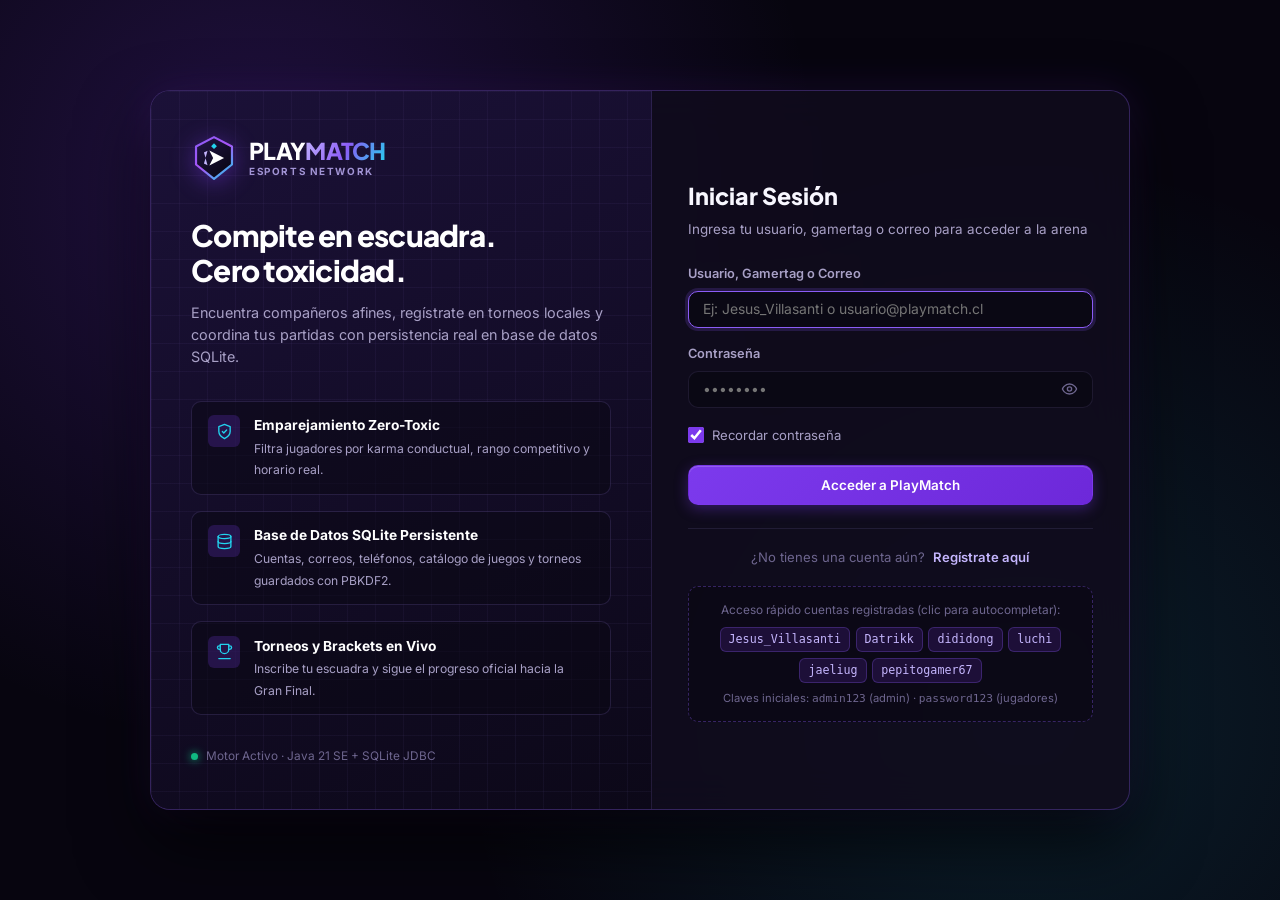
==== public/index.html @ 934d73c6 "Primera integracion de la base de datos + cambios en el diseño" ====
<!DOCTYPE html>
<html lang="es">
<head>
  <meta charset="UTF-8">
  <meta name="viewport" content="width=device-width, initial-scale=1.0">
  <title>PlayMatch · Arena Competitiva y Torneos</title>
  <link rel="icon" type="image/svg+xml" href="favicon.svg">
  <link rel="stylesheet" href="css/style.css">
  <link rel="preconnect" href="https://fonts.googleapis.com">
  <link rel="preconnect" href="https://fonts.gstatic.com" crossorigin>
  <link href="https://fonts.googleapis.com/css2?family=Inter:wght@400;500;600;700&family=Plus+Jakarta+Sans:wght@600;700;800&display=swap" rel="stylesheet">
</head>
<body>

  <div class="app-shell">

    <!-- SIDEBAR PERSISTENTE DE NAVEGACIÓN -->
    <aside class="app-sidebar" id="app-sidebar">
      <div class="sidebar-brand-box">
        <a href="#" class="pm-logo-link" onclick="switchTab('lfg'); return false;">
          <div class="pm-logo-crest">
            <svg viewBox="0 0 64 64" fill="none" width="40" height="40">
              <defs>
                <linearGradient id="pmShieldNav" x1="8" y1="4" x2="56" y2="60" gradientUnits="userSpaceOnUse">
                  <stop offset="0%" stop-color="#8b5cf6"/>
                  <stop offset="50%" stop-color="#a855f7"/>
                  <stop offset="100%" stop-color="#22d3ee"/>
                </linearGradient>
                <linearGradient id="pmCoreNav" x1="12" y1="8" x2="52" y2="56" gradientUnits="userSpaceOnUse">
                  <stop offset="0%" stop-color="#1f1442"/>
                  <stop offset="100%" stop-color="#090612"/>
                </linearGradient>
              </defs>
              <path d="M32 3L57 16V41L32 61L7 41V16L32 3Z" fill="url(#pmCoreNav)" stroke="url(#pmShieldNav)" stroke-width="3" stroke-linejoin="round"/>
              <path d="M32 11.5L36 15.5L32 19.5L28 15.5L32 11.5Z" fill="#22d3ee"/>
              <path d="M25.5 21.5L46 32L25.5 42.5L30.8 32L25.5 21.5Z" fill="#ffffff"/>
              <path d="M18 24.5L23 22L20.2 32L23 42L18 39.5L20.4 32L18 24.5Z" fill="#c4b5fd"/>
            </svg>
          </div>
          <div class="pm-logo-text-wrap">
            <span class="pm-wordmark">PLAY<span class="pm-wordmark-accent">MATCH</span></span>
            <span class="pm-wordmark-sub">Esports Network</span>
          </div>
        </a>

        <div class="db-live-pill" id="db-live-pill">
          <span class="pulse-dot"></span>
          <span>SQLite JDBC · Activa</span>
        </div>
      </div>

      <nav class="sidebar-nav-scroll">
        <div>
          <div class="nav-group-label">Arena Competitiva</div>
          <ul class="nav-tabs">
            <li>
              <button class="nav-tab-btn active" data-tab="lfg">
                <span class="nav-tab-btn-inner">
                  <svg class="icon" viewBox="0 0 24 24"><circle cx="12" cy="12" r="10"></circle><line x1="22" y1="12" x2="18" y2="12"></line><line x1="6" y1="12" x2="2" y2="12"></line><line x1="12" y1="6" x2="12" y2="2"></line><line x1="12" y1="22" x2="12" y2="18"></line></svg>
                  Jugadores (LFG)
                </span>
                <span class="nav-count-badge" id="badge-players-count">0</span>
              </button>
            </li>
            <li>
              <button class="nav-tab-btn" data-tab="games">
                <span class="nav-tab-btn-inner">
                  <svg class="icon" viewBox="0 0 24 24"><rect x="2" y="6" width="20" height="12" rx="2"></rect><path d="M6 12h4m-2-2v4m7-2h.01m3 0h.01"></path></svg>
                  Juegos Disponibles
                </span>
                <span class="nav-count-badge" id="badge-games-count">0</span>
              </button>
            </li>
            <li>
              <button class="nav-tab-btn" data-tab="tournaments">
                <span class="nav-tab-btn-inner">
                  <svg class="icon" viewBox="0 0 24 24"><path d="M6 9H4.5a2.5 2.5 0 0 1 0-5H6"></path><path d="M18 9h1.5a2.5 2.5 0 0 0 0-5H18"></path><path d="M4 22h16"></path><path d="M10 14.66V17c0 .55-.47.98-.97 1.21C7.85 18.75 7 20.24 7 22"></path><path d="M14 14.66V17c0 .55.47.98.97 1.21C16.15 18.75 17 20.24 17 22"></path><path d="M18 2H6v7a6 6 0 0 0 12 0V2Z"></path></svg>
                  Torneos y Brackets
                </span>
                <span class="nav-count-badge" id="badge-tournaments-count">0</span>
              </button>
            </li>
            <li>
              <button class="nav-tab-btn" data-tab="chat">
                <span class="nav-tab-btn-inner">
                  <svg class="icon" viewBox="0 0 24 24"><path d="M7.9 20A9 9 0 1 0 4 16.1L2 22Z"></path></svg>
                  Sala de Coordinación
                </span>
                <span class="nav-count-badge" id="badge-invites-count">0</span>
              </button>
            </li>
          </ul>
        </div>

        <div>
          <div class="nav-group-label">Cuenta y Persistencia</div>
          <ul class="nav-tabs">
            <li>
              <button class="nav-tab-btn" data-tab="profile">
                <span class="nav-tab-btn-inner">
                  <svg class="icon" viewBox="0 0 24 24"><circle cx="12" cy="8" r="5"></circle><path d="M20 21a8 8 0 1 0-16 0"></path></svg>
                  Mi Perfil y Cuenta
                </span>
              </button>
            </li>
            <li>
              <button class="nav-tab-btn" data-tab="database">
                <span class="nav-tab-btn-inner">
                  <svg class="icon" viewBox="0 0 24 24"><ellipse cx="12" cy="5" rx="9" ry="3"></ellipse><path d="M3 5v14c0 1.66 4 3 9 3s9-1.34 9-3V5"></path><path d="M3 12c0 1.66 4 3 9 3s9-1.34 9-3"></path></svg>
                  Base de Datos (SQLite)
                </span>
              </button>
            </li>
          </ul>
        </div>
      </nav>

      <!-- DOCK DE USUARIO ACTIVO -->
      <div class="sidebar-user-dock">
        <div class="nav-user" id="nav-user">
          <img src="" alt="Avatar" class="user-avatar-mini" id="nav-user-avatar">
          <div class="nav-user-meta">
            <span class="nav-user-name" id="nav-user-name"></span>
            <span class="nav-user-sub">
              <span class="user-status-dot"></span>
              <span id="nav-user-role">En línea</span>
            </span>
          </div>
        </div>
        <button class="btn btn-secondary btn-sm" id="btn-logout" style="width:100%;">
          <svg class="icon" viewBox="0 0 24 24"><path d="M9 21H5a2 2 0 0 1-2-2V5a2 2 0 0 1 2-2h4"></path><polyline points="16 17 21 12 16 7"></polyline><line x1="21" y1="12" x2="9" y2="12"></line></svg>
          Cerrar Sesión
        </button>
      </div>
    </aside>

    <!-- COLUMNA PRINCIPAL -->
    <div class="app-main-column">

      <!-- TOPBAR DE COMANDO -->
      <header class="app-topbar">
        <div class="topbar-left">
          <button class="mobile-menu-btn" id="btn-mobile-menu" aria-label="Abrir menú">
            <svg class="icon" viewBox="0 0 24 24"><line x1="3" y1="12" x2="21" y2="12"></line><line x1="3" y1="6" x2="21" y2="6"></line><line x1="3" y1="18" x2="21" y2="18"></line></svg>
          </button>
          <div class="topbar-breadcrumb">
            <span class="topbar-kicker" id="topbar-kicker">Arena Competitiva</span>
            <h1 class="topbar-title" id="topbar-title">Buscador de Jugadores (LFG)</h1>
          </div>
        </div>

        <div class="topbar-right">
          <div class="topbar-search">
            <svg class="icon" viewBox="0 0 24 24"><circle cx="11" cy="11" r="8"></circle><line x1="21" y1="21" x2="16.65" y2="16.65"></line></svg>
            <input type="text" id="global-search-input" placeholder="Buscar jugador, juego o correo...">
          </div>
          <button class="btn btn-secondary btn-sm" id="btn-quick-invites" title="Ver invitaciones y chat">
            <svg class="icon" viewBox="0 0 24 24"><path d="M6 8a6 6 0 0 1 12 0c0 7 3 9 3 9H3s3-2 3-9"></path><path d="M10.3 21a1.94 1.94 0 0 0 3.4 0"></path></svg>
            <span id="topbar-invites-text">Invitaciones</span>
          </button>
          <button class="btn btn-primary btn-sm" id="btn-quick-add-game">
            + Nuevo Juego
          </button>
        </div>
      </header>

      <main class="container">

        <!-- BENTO HEADER: HERO ARENA + TELEMETRÍA SQLITE -->
        <section class="bento-hero-grid" id="bento-overview">
          <div class="hero-banner">
            <div class="hero-content">
              <span class="hero-tag">
                <svg class="icon" style="width:13px;height:13px;" viewBox="0 0 24 24"><polygon points="13 2 3 14 12 14 11 22 21 10 12 10 13 2"></polygon></svg>
                Ecosistema Zero-Toxic
              </span>
              <h2 class="hero-title">Conecta. Compite. Sube de rango.</h2>
              <p class="hero-subtitle">
                Encuentra escuadras verificadas, explora el catálogo dinámico de juegos e inscríbete en torneos con respaldo relacional en tiempo real.
              </p>
              <div class="hero-actions">
                <button class="btn btn-primary btn-sm" onclick="switchTab('games')">Ver Catálogo de Juegos</button>
                <button class="btn btn-secondary btn-sm" onclick="switchTab('tournaments')">Torneos y Llaves</button>
              </div>
            </div>

            <div class="hero-image-wrapper">
              <img src="https://images.unsplash.com/photo-1542751371-adc38448a05e?auto=format&fit=crop&w=1000&q=80" alt="PlayMatch Arena" class="hero-image">
              <div class="hero-image-overlay"></div>
            </div>
          </div>

          <div class="telemetry-bento">
            <div>
              <div class="telemetry-header">
                <h3>
                  <svg class="icon" style="color:var(--color-cyan);" viewBox="0 0 24 24"><ellipse cx="12" cy="5" rx="9" ry="3"></ellipse><path d="M3 5v14c0 1.66 4 3 9 3s9-1.34 9-3V5"></path><path d="M3 12c0 1.66 4 3 9 3s9-1.34 9-3"></path></svg>
                  Telemetría SQLite
                </h3>
                <span class="telemetry-engine-tag">3NF · JDBC</span>
              </div>

              <div class="telemetry-grid">
                <div class="telemetry-tile">
                  <div class="telemetry-tile-val" id="stat-users">-</div>
                  <div class="telemetry-tile-label">Usuarios Registrados</div>
                </div>
                <div class="telemetry-tile">
                  <div class="telemetry-tile-val" id="stat-games">-</div>
                  <div class="telemetry-tile-label">Juegos Disponibles</div>
                </div>
                <div class="telemetry-tile">
                  <div class="telemetry-tile-val" id="stat-tournaments">-</div>
                  <div class="telemetry-tile-label">Torneos Activos</div>
                </div>
                <div class="telemetry-tile">
                  <div class="telemetry-tile-val" id="stat-messages">-</div>
                  <div class="telemetry-tile-label">Mensajes Guardados</div>
                </div>
              </div>
            </div>

            <div class="telemetry-footer">
              <span id="stat-db-meta">Archivo: data/playmatch.db</span>
              <a href="#" style="color:var(--color-cyan);text-decoration:none;font-weight:600;" onclick="switchTab('database'); return false;">Explorar BD →</a>
            </div>
          </div>
        </section>

        <!-- SECCIÓN 1: BUSCADOR DE JUGADORES (LFG) -->
        <section id="section-lfg" class="app-section">
          <div class="section-toolbar">
            <div class="section-title">
              <svg class="icon" viewBox="0 0 24 24"><path d="M16 21v-2a4 4 0 0 0-4-4H6a4 4 0 0 0-4 4v2"></path><circle cx="9" cy="7" r="4"></circle><path d="M22 21v-2a4 4 0 0 0-3-3.87"></path><path d="M16 3.13a4 4 0 0 1 0 7.75"></path></svg>
              Jugadores Disponibles
            </div>

            <div class="filter-group">
              <select id="game-filter" class="form-select" style="width:auto;min-width:170px;">
                <option value="all">Todos los Juegos</option>
              </select>

              <select id="toxic-filter" class="form-select" style="width:auto;min-width:190px;">
                <option value="">Todas las Conductas</option>
                <option value="ZERO_TOXIC">Solo Zero-Toxic (97-100 Karma)</option>
                <option value="FRIENDLY">Comunidad Amigable</option>
              </select>
            </div>
          </div>

          <div id="players-grid" class="players-grid"></div>
        </section>

        <!-- SECCIÓN 2: JUEGOS DISPONIBLES (CATÁLOGO SQLITE) -->
        <section id="section-games" class="app-section" style="display:none;">
          <div class="section-toolbar">
            <div class="section-title">
              <svg class="icon" viewBox="0 0 24 24"><rect x="2" y="6" width="20" height="12" rx="2"></rect><path d="M6 12h4m-2-2v4m7-2h.01m3 0h.01"></path></svg>
              Catálogo de Juegos Disponibles (SQLite)
            </div>
            <button class="btn btn-primary btn-sm" id="btn-open-add-game">
              + Registrar Nuevo Juego
            </button>
          </div>

          <div id="games-grid" class="games-grid"></div>
        </section>

        <!-- SECCIÓN 3: TORNEOS Y BRACKETS -->
        <section id="section-tournaments" class="app-section" style="display:none;">
          <div class="section-toolbar">
            <div class="section-title">
              <svg class="icon" viewBox="0 0 24 24"><path d="M6 9H4.5a2.5 2.5 0 0 1 0-5H6"></path><path d="M18 9h1.5a2.5 2.5 0 0 0 0-5H18"></path><path d="M4 22h16"></path><path d="M18 2H6v7a6 6 0 0 0 12 0V2Z"></path></svg>
              Torneos Comunitarios
            </div>
            <button class="btn btn-primary btn-sm" id="btn-open-add-tournament">
              + Crear Torneo
            </button>
          </div>

          <div id="tournaments-grid" class="tournaments-grid"></div>

          <div class="bracket-panel">
            <div class="bracket-panel-header">
              <h3 id="bracket-tournament-title">Llaves de Eliminación Directa</h3>
            </div>
            <div id="bracket-view"></div>
          </div>
        </section>

        <!-- SECCIÓN 4: SALA DE COORDINACIÓN Y BUZÓN DE INVITACIONES -->
        <section id="section-chat" class="app-section" style="display:none;">
          <div class="section-toolbar">
            <div class="section-title">
              <svg class="icon" viewBox="0 0 24 24"><path d="M7.9 20A9 9 0 1 0 4 16.1L2 22Z"></path></svg>
              Sala de Coordinación en Vivo
            </div>
          </div>

          <div class="chat-split-wrapper">
            <div class="chat-layout">
              <aside class="chat-sidebar">
                <div class="chat-sidebar-header">Canales Persistentes</div>
                <button class="channel-list-item active" data-channel="global"># General Nacional</button>
                <button class="channel-list-item" data-channel="scrims-valorant"># Scrims Valorant</button>
                <button class="channel-list-item" data-channel="duo-lol"># Duo LoL LAS</button>
                <button class="channel-list-item" data-channel="competitivo-cs2"># Competitivo CS2</button>
              </aside>

              <div class="chat-main-area">
                <div class="chat-top-header">
                  <span id="active-channel-title">Canal Activo: # General Nacional</span>
                  <span style="font-size:0.74rem;color:var(--color-cyan);">Persistido en SQLite</span>
                </div>

                <div id="chat-messages-container" class="chat-scroll-messages"></div>

                <div class="chat-input-bar">
                  <input type="text" id="chat-message-input" class="form-control" placeholder="Escribe un mensaje...">
                  <button id="chat-send-btn" class="btn btn-primary">Enviar</button>
                </div>
              </div>
            </div>

            <!-- PANEL INVITACIONES LFG -->
            <div class="invites-panel">
              <div style="display:flex;justify-content:space-between;align-items:center;">
                <h3 style="font-family:var(--font-display);font-size:1rem;">Invitaciones LFG</h3>
                <button class="btn btn-secondary btn-sm" id="btn-refresh-invites" style="padding:0.25rem 0.6rem;">Actualizar</button>
              </div>
              <p style="font-size:0.75rem;color:var(--text-muted);margin-top:0.25rem;">
                Solicitudes guardadas en <code>match_requests</code>.
              </p>
              <div id="invites-list" class="invites-list-scroll"></div>
            </div>
          </div>
        </section>

        <!-- SECCIÓN 5: MI PERFIL Y DATOS DE CUENTA -->
        <section id="section-profile" class="app-section" style="display:none;">
          <div class="section-toolbar">
            <div class="section-title">
              <svg class="icon" viewBox="0 0 24 24"><circle cx="12" cy="8" r="5"></circle><path d="M20 21a8 8 0 1 0-16 0"></path></svg>
              Configuración de Cuenta y Perfil Gamer
            </div>
          </div>

          <form id="profile-form">
            <div class="profile-two-col">
              <!-- TARJETA CUENTA (TABLA USERS) -->
              <div class="profile-panel">
                <h3 style="font-family:var(--font-display);font-size:1rem;margin-bottom:0.25rem;">Datos de Cuenta (SQLite <code>users</code>)</h3>
                <p style="font-size:0.78rem;color:var(--text-muted);margin-bottom:1.25rem;">
                  Información de contacto y credenciales verificadas.
                </p>

                <div class="form-group">
                  <label class="form-label">Usuario / Gamertag</label>
                  <input type="text" id="prof-username-readonly" class="form-control" readonly style="opacity:0.75;cursor:not-allowed;">
                </div>

                <div class="form-group">
                  <label class="form-label" for="prof-email">Correo Electrónico Registrado</label>
                  <input type="email" id="prof-email" class="form-control" placeholder="correo@playmatch.cl" required>
                </div>

                <div class="form-group">
                  <label class="form-label" for="prof-phone">Número de Teléfono</label>
                  <input type="tel" id="prof-phone" class="form-control" placeholder="+56 9 1234 5678">
                </div>

                <div class="form-group" style="margin-bottom:0;">
                  <label class="form-label">Rol en Plataforma</label>
                  <input type="text" id="prof-account-role" class="form-control" readonly style="opacity:0.75;cursor:not-allowed;">
                </div>
              </div>

              <!-- TARJETA PERFIL GAMER (TABLA PLAYER_PROFILES) -->
              <div class="profile-panel">
                <h3 style="font-family:var(--font-display);font-size:1rem;margin-bottom:0.25rem;">Perfil Competitivo (<code>player_profiles</code>)</h3>
                <p style="font-size:0.78rem;color:var(--text-muted);margin-bottom:1.25rem;">
                  Visible en el buscador LFG para formar escuadras.
                </p>

                <div class="form-group">
                  <label class="form-label" for="prof-bio">Biografía</label>
                  <textarea id="prof-bio" class="form-textarea" rows="2" placeholder="Describe tu estilo de juego o qué buscas en tu escuadra..."></textarea>
                </div>

                <div class="form-grid-2">
                  <div>
                    <label class="form-label" for="prof-region">Ciudad / Región</label>
                    <input type="text" id="prof-region" class="form-control" placeholder="Región Metropolitana">
                  </div>
                  <div>
                    <label class="form-label" for="prof-schedule">Horario Habitual</label>
                    <input type="text" id="prof-schedule" class="form-control" placeholder="Noches (21:00 - 01:00)">
                  </div>
                </div>

                <div class="form-grid-3">
                  <div>
                    <label class="form-label" for="prof-game">Juego Principal</label>
                    <select id="prof-game" class="form-select"></select>
                  </div>
                  <div>
                    <label class="form-label" for="prof-rank">Rango Oficial</label>
                    <input type="text" id="prof-rank" class="form-control" placeholder="Inmortal 1">
                  </div>
                  <div>
                    <label class="form-label" for="prof-role">Rol Preferido</label>
                    <input type="text" id="prof-role" class="form-control" placeholder="Controlador">
                  </div>
                </div>

                <div class="form-grid-2">
                  <div>
                    <label class="form-label" for="prof-riot">Riot / In-Game ID</label>
                    <input type="text" id="prof-riot" class="form-control" placeholder="Jesus#CHI">
                  </div>
                  <div>
                    <label class="form-label" for="prof-discord">Discord Tag</label>
                    <input type="text" id="prof-discord" class="form-control" placeholder="usuario#0001">
                  </div>
                </div>

                <div style="margin-top:1.35rem;display:flex;justify-content:flex-end;">
                  <button type="submit" class="btn btn-primary">Guardar Cambios en SQLite</button>
                </div>
              </div>
            </div>
          </form>
        </section>

        <!-- SECCIÓN 6: MONITOR DE BASE DE DATOS (SQLITE) -->
        <section id="section-database" class="app-section" style="display:none;">
          <div class="section-toolbar">
            <div class="section-title">
              <svg class="icon" style="color:var(--color-cyan);" viewBox="0 0 24 24"><ellipse cx="12" cy="5" rx="9" ry="3"></ellipse><path d="M3 5v14c0 1.66 4 3 9 3s9-1.34 9-3V5"></path><path d="M3 12c0 1.66 4 3 9 3s9-1.34 9-3"></path></svg>
              Explorador de Datos Persistidos (SQLite)
            </div>
            <div class="filter-group">
              <input type="text" id="db-search-input" class="form-control" style="width:240px;" placeholder="Filtrar usuario, correo o teléfono...">
              <button class="btn btn-secondary btn-sm" id="btn-refresh-db">Recargar Tablas</button>
            </div>
          </div>

          <div class="db-table-card">
            <div style="display:flex;justify-content:space-between;align-items:center;margin-bottom:0.85rem;">
              <h3 style="font-family:var(--font-display);font-size:1rem;">Tabla <code>users</code> · Usuarios, Correos y Teléfonos Registrados</h3>
              <span class="game-code-pill" id="db-users-count-label">0 registros</span>
            </div>
            <table class="db-data-table">
              <thead>
                <tr>
                  <th>Usuario</th>
                  <th>Correo Electrónico</th>
                  <th>Teléfono</th>
                  <th>Rol</th>
                  <th>Registro</th>
                </tr>
              </thead>
              <tbody id="db-users-tbody"></tbody>
            </table>
          </div>

          <div class="db-table-card">
            <div style="display:flex;justify-content:space-between;align-items:center;margin-bottom:0.85rem;">
              <h3 style="font-family:var(--font-display);font-size:1rem;">Tabla <code>games</code> · Catálogo de Juegos Disponibles</h3>
              <span class="game-code-pill" id="db-games-count-label">0 registros</span>
            </div>
            <table class="db-data-table">
              <thead>
                <tr>
                  <th>Código</th>
                  <th>Nombre del Juego</th>
                  <th>Categoría</th>
                  <th>Plataforma</th>
                  <th>Equipo Máx.</th>
                  <th>Jugadores</th>
                  <th>Torneos</th>
                </tr>
              </thead>
              <tbody id="db-games-tbody"></tbody>
            </table>
          </div>
        </section>

      </main>
    </div>
  </div>

  <!-- MODAL: INVITAR JUGADOR -->
  <div id="match-modal" class="modal-overlay">
    <div class="modal-card">
      <div class="modal-header">
        <h3 id="modal-title">Invitar Jugador</h3>
        <button id="modal-close-btn" class="btn-close">&times;</button>
      </div>
      <form id="match-form">
        <input type="hidden" id="match-target-user">
        <input type="hidden" id="match-target-game">
        <div class="form-group">
          <label class="form-label" for="match-message-input">Mensaje de Coordinación</label>
          <textarea id="match-message-input" class="form-textarea" rows="3" placeholder="Hola, vi tu perfil en PlayMatch. ¿Jugamos unas partidas clasificatorias hoy?"></textarea>
        </div>
        <button type="submit" class="btn btn-primary" style="width:100%;">Enviar y Guardar Invitación</button>
      </form>
    </div>
  </div>

  <!-- MODAL: INSCRIBIR EQUIPO EN TORNEO -->
  <div id="join-tournament-modal" class="modal-overlay">
    <div class="modal-card">
      <div class="modal-header">
        <h3 id="join-modal-title">Inscripción en Torneo</h3>
        <button id="tournament-modal-close-btn" class="btn-close">&times;</button>
      </div>
      <form id="join-tournament-form">
        <input type="hidden" id="join-t-id">
        <div class="form-group">
          <label class="form-label" for="join-team-name">Nombre de tu Escuadra</label>
          <input type="text" id="join-team-name" class="form-control" placeholder="Ej: Santiago Vipers" required>
        </div>
        <button type="submit" class="btn btn-primary" style="width:100%;">Confirmar Inscripción</button>
      </form>
    </div>
  </div>

  <!-- MODAL: REGISTRAR NUEVO JUEGO DISPONIBLE EN SQLITE -->
  <div id="add-game-modal" class="modal-overlay">
    <div class="modal-card">
      <div class="modal-header">
        <h3>Registrar Nuevo Juego en SQLite</h3>
        <button id="add-game-close-btn" class="btn-close">&times;</button>
      </div>
      <form id="add-game-form">
        <div class="form-grid-2">
          <div class="form-group">
            <label class="form-label" for="new-game-name">Nombre del Juego</label>
            <input type="text" id="new-game-name" class="form-control" placeholder="Ej: Apex Legends" required>
          </div>
          <div class="form-group">
            <label class="form-label" for="new-game-category">Categoría</label>
            <input type="text" id="new-game-category" class="form-control" placeholder="Battle Royale / FPS" required>
          </div>
        </div>
        <div class="form-grid-2">
          <div class="form-group">
            <label class="form-label" for="new-game-platform">Plataforma</label>
            <input type="text" id="new-game-platform" class="form-control" value="PC / Multiplataforma">
          </div>
          <div class="form-group">
            <label class="form-label" for="new-game-teamsize">Jugadores por Equipo</label>
            <input type="number" id="new-game-teamsize" class="form-control" value="3" min="1" max="10" required>
          </div>
        </div>
        <div class="form-group">
          <label class="form-label" for="new-game-desc">Descripción</label>
          <textarea id="new-game-desc" class="form-textarea" rows="2" placeholder="Breve descripción del modo competitivo..."></textarea>
        </div>
        <button type="submit" class="btn btn-primary" style="width:100%;">Guardar Juego en Base de Datos</button>
      </form>
    </div>
  </div>

  <!-- MODAL: CREAR TORNEO EN SQLITE -->
  <div id="add-tournament-modal" class="modal-overlay">
    <div class="modal-card">
      <div class="modal-header">
        <h3>Crear Nuevo Torneo</h3>
        <button id="add-tournament-close-btn" class="btn-close">&times;</button>
      </div>
      <form id="add-tournament-form">
        <div class="form-group">
          <label class="form-label" for="new-t-title">Nombre del Torneo</label>
          <input type="text" id="new-t-title" class="form-control" placeholder="Ej: Copa Primavera PlayMatch 2026" required>
        </div>
        <div class="form-grid-2">
          <div class="form-group">
            <label class="form-label" for="new-t-game">Juego</label>
            <select id="new-t-game" class="form-select"></select>
          </div>
          <div class="form-group">
            <label class="form-label" for="new-t-max">Cupo Equipos</label>
            <input type="number" id="new-t-max" class="form-control" value="8" min="2" max="32">
          </div>
        </div>
        <div class="form-grid-2">
          <div class="form-group">
            <label class="form-label" for="new-t-prize">Premio / Pozo</label>
            <input type="text" id="new-t-prize" class="form-control" placeholder="$100.000 CLP">
          </div>
          <div class="form-group">
            <label class="form-label" for="new-t-date">Fecha de Inicio</label>
            <input type="text" id="new-t-date" class="form-control" placeholder="30 de Noviembre, 20:00 hrs">
          </div>
        </div>
        <div class="form-group">
          <label class="form-label" for="new-t-rules">Reglas</label>
          <textarea id="new-t-rules" class="form-textarea" rows="2" placeholder="Formato Bo1/Bo3, tolerancia y reglamento..."></textarea>
        </div>
        <button type="submit" class="btn btn-primary" style="width:100%;">Publicar Torneo en SQLite</button>
      </form>
    </div>
  </div>

  <!-- AVISO TOAST -->
  <div id="app-toast" class="toast-notice"></div>

  <script src="js/api.js"></script>
  <script src="js/app.js"></script>
</body>
</html>
---- public/css/style.css ----
/* =====================================================================
   PLAYMATCH · SISTEMA DE DISEÑO OBSIDIAN-VIOLET GLASS (FASE 3 / DB)
   Layout App-Shell moderno con Sidebar persistente, Command Bar superior,
   tarjetas tipo Bento/Glassmorphism y tipografía de alta precisión.
   ===================================================================== */

:root {
  /* Lienzo y superficies en escala obsidiana / violeta */
  --bg-main: #07050f;
  --bg-elevated: #0e0a1c;
  --bg-sidebar: rgba(13, 10, 25, 0.92);
  --bg-card: rgba(20, 16, 36, 0.78);
  --bg-card-solid: #141024;
  --bg-input: #0a0814;
  --bg-hover: rgba(139, 92, 246, 0.12);

  /* Bordes luminosos y sutiles */
  --border-color: rgba(148, 130, 214, 0.14);
  --border-hover: rgba(167, 139, 250, 0.34);
  --border-focus: #8b5cf6;

  /* Tipografía */
  --text-primary: #f8f7ff;
  --text-secondary: #a8a0c6;
  --text-muted: #6e668f;

  /* Acentos de marca */
  --color-primary: #7c3aed;
  --color-primary-bright: #8b5cf6;
  --color-primary-hover: #6d28d9;
  --color-primary-light: #c4b5fd;
  --color-cyan: #22d3ee;
  --color-primary-soft: rgba(124, 58, 237, 0.15);

  /* Semánticos */
  --color-success: #10b981;
  --color-warning: #f59e0b;
  --color-danger: #ef4444;

  --font-display: "Plus Jakarta Sans", -apple-system, BlinkMacSystemFont, "Segoe UI", sans-serif;
  --font-sans: "Inter", -apple-system, BlinkMacSystemFont, "Segoe UI", Roboto, sans-serif;
  --radius-sm: 6px;
  --radius-md: 10px;
  --radius-lg: 16px;
  --radius-xl: 20px;

  --shadow-card: 0 12px 32px rgba(0, 0, 0, 0.35), inset 0 1px 0 rgba(255, 255, 255, 0.04);
  --shadow-glow: 0 0 32px rgba(124, 58, 237, 0.2);
  --transition: all 0.2s cubic-bezier(0.16, 1, 0.3, 1);
}

* {
  box-sizing: border-box;
  margin: 0;
  padding: 0;
}

html, body {
  height: 100%;
}

body {
  background-color: var(--bg-main);
  background-image:
    radial-gradient(ellipse 80% 50% at 15% -10%, rgba(124, 58, 237, 0.16), transparent),
    radial-gradient(ellipse 60% 40% at 95% 15%, rgba(34, 211, 238, 0.08), transparent);
  background-attachment: fixed;
  color: var(--text-primary);
  font-family: var(--font-sans);
  font-size: 14px;
  line-height: 1.55;
  -webkit-font-smoothing: antialiased;
}

/* Scrollbars elegantes */
::-webkit-scrollbar { width: 7px; height: 7px; }
::-webkit-scrollbar-track { background: transparent; }
::-webkit-scrollbar-thumb {
  background: rgba(139, 92, 246, 0.28);
  border-radius: 99px;
}
::-webkit-scrollbar-thumb:hover {
  background: rgba(139, 92, 246, 0.5);
}

/* =====================================================================
   ICONOS SVG Y LOGO CORPORATIVO
   ===================================================================== */
.icon {
  width: 17px;
  height: 17px;
  display: inline-block;
  vertical-align: middle;
  fill: none;
  stroke: currentColor;
  stroke-width: 1.9;
  stroke-linecap: round;
  stroke-linejoin: round;
  flex-shrink: 0;
}

.pm-logo-link {
  display: inline-flex;
  align-items: center;
  gap: 0.75rem;
  text-decoration: none;
  user-select: none;
}

.pm-logo-crest {
  width: 40px;
  height: 40px;
  display: flex;
  align-items: center;
  justify-content: center;
  filter: drop-shadow(0 4px 12px rgba(124, 58, 237, 0.45));
  transition: transform 0.25s ease;
  flex-shrink: 0;
}

.pm-logo-link:hover .pm-logo-crest {
  transform: translateY(-1px) scale(1.04);
}

.pm-logo-text-wrap {
  display: flex;
  flex-direction: column;
  line-height: 1.05;
}

.pm-wordmark {
  font-family: var(--font-display);
  font-size: 1.25rem;
  font-weight: 800;
  letter-spacing: -0.03em;
  color: #ffffff;
}

.pm-wordmark-accent {
  background: linear-gradient(120deg, #c4b5fd 0%, #8b5cf6 50%, #22d3ee 100%);
  -webkit-background-clip: text;
  -webkit-text-fill-color: transparent;
  background-clip: text;
}

.pm-wordmark-sub {
  font-size: 0.62rem;
  font-weight: 700;
  letter-spacing: 0.16em;
  text-transform: uppercase;
  color: var(--color-primary-light);
  opacity: 0.8;
  margin-top: 2px;
}

/* =====================================================================
   LAYOUT PRINCIPAL: APP-SHELL CON SIDEBAR + TOPBAR + WORKSPACE
   ===================================================================== */
.app-shell {
  display: flex;
  min-height: 100vh;
}

.app-sidebar {
  width: 272px;
  background: var(--bg-sidebar);
  backdrop-filter: blur(18px);
  border-right: 1px solid var(--border-color);
  display: flex;
  flex-direction: column;
  padding: 1.25rem 1rem;
  position: fixed;
  top: 0;
  bottom: 0;
  left: 0;
  z-index: 60;
  transition: transform 0.28s cubic-bezier(0.16, 1, 0.3, 1);
}

.sidebar-brand-box {
  padding: 0.25rem 0.4rem 1.15rem 0.4rem;
  border-bottom: 1px solid var(--border-color);
  margin-bottom: 1rem;
}

.db-live-pill {
  margin-top: 0.85rem;
  display: inline-flex;
  align-items: center;
  gap: 0.45rem;
  font-size: 0.72rem;
  font-weight: 600;
  color: #6ee7b7;
  background: rgba(16, 185, 129, 0.1);
  border: 1px solid rgba(16, 185, 129, 0.25);
  padding: 0.25rem 0.6rem;
  border-radius: 99px;
}

.pulse-dot {
  width: 7px;
  height: 7px;
  border-radius: 50%;
  background: var(--color-success);
  box-shadow: 0 0 8px var(--color-success);
  animation: pulseDot 2s infinite;
}

@keyframes pulseDot {
  0%, 100% { opacity: 1; transform: scale(1); }
  50% { opacity: 0.5; transform: scale(0.85); }
}

.sidebar-nav-scroll {
  flex: 1;
  overflow-y: auto;
  display: flex;
  flex-direction: column;
  gap: 1.2rem;
}

.nav-group-label {
  font-size: 0.68rem;
  font-weight: 700;
  text-transform: uppercase;
  letter-spacing: 0.1em;
  color: var(--text-muted);
  padding: 0 0.65rem;
  margin-bottom: 0.4rem;
}

.nav-tabs {
  list-style: none;
  display: flex;
  flex-direction: column;
  gap: 0.25rem;
}

.nav-tab-btn {
  width: 100%;
  background: transparent;
  border: 1px solid transparent;
  color: var(--text-secondary);
  font-family: var(--font-sans);
  font-size: 0.86rem;
  font-weight: 500;
  padding: 0.62rem 0.8rem;
  border-radius: var(--radius-md);
  cursor: pointer;
  display: flex;
  align-items: center;
  justify-content: space-between;
  gap: 0.65rem;
  transition: var(--transition);
  text-align: left;
}

.nav-tab-btn-inner {
  display: flex;
  align-items: center;
  gap: 0.65rem;
}

.nav-tab-btn:hover {
  background: var(--bg-hover);
  color: var(--text-primary);
}

.nav-tab-btn.active {
  background: linear-gradient(90deg, rgba(124, 58, 237, 0.22) 0%, rgba(124, 58, 237, 0.06) 100%);
  border-color: rgba(139, 92, 246, 0.38);
  color: #ffffff;
  font-weight: 600;
  box-shadow: inset 3px 0 0 var(--color-cyan);
}

.nav-tab-btn.active .icon {
  color: var(--color-cyan);
}

.nav-count-badge {
  font-size: 0.7rem;
  font-weight: 700;
  background: rgba(139, 92, 246, 0.2);
  color: var(--color-primary-light);
  padding: 0.1rem 0.45rem;
  border-radius: 99px;
}

/* Dock inferior usuario */
.sidebar-user-dock {
  margin-top: 1rem;
  padding-top: 1rem;
  border-top: 1px solid var(--border-color);
  display: flex;
  flex-direction: column;
  gap: 0.65rem;
}

.nav-user {
  display: flex;
  align-items: center;
  gap: 0.75rem;
  background: rgba(10, 8, 20, 0.75);
  border: 1px solid var(--border-color);
  padding: 0.6rem 0.75rem;
  border-radius: var(--radius-md);
}

.user-avatar-mini {
  width: 36px;
  height: 36px;
  border-radius: var(--radius-sm);
  border: 1px solid rgba(139, 92, 246, 0.45);
  background: var(--bg-main);
  flex-shrink: 0;
}

.nav-user-meta {
  min-width: 0;
  flex: 1;
}

.nav-user-name {
  display: block;
  font-size: 0.86rem;
  font-weight: 700;
  color: var(--text-primary);
  white-space: nowrap;
  overflow: hidden;
  text-overflow: ellipsis;
}

.nav-user-sub {
  display: flex;
  align-items: center;
  gap: 0.35rem;
  font-size: 0.71rem;
  color: var(--color-success);
  font-weight: 600;
}

.user-status-dot {
  width: 6px;
  height: 6px;
  border-radius: 50%;
  background: var(--color-success);
}

/* =====================================================================
   ÁREA PRINCIPAL Y TOPBAR DE COMANDO
   ===================================================================== */
.app-main-column {
  flex: 1;
  margin-left: 272px;
  display: flex;
  flex-direction: column;
  min-width: 0;
}

.app-topbar {
  position: sticky;
  top: 0;
  z-index: 40;
  background: rgba(9, 7, 19, 0.82);
  backdrop-filter: blur(16px);
  border-bottom: 1px solid var(--border-color);
  padding: 0.85rem 2rem;
  display: flex;
  align-items: center;
  justify-content: space-between;
  gap: 1rem;
}

.topbar-left {
  display: flex;
  align-items: center;
  gap: 0.9rem;
}

.mobile-menu-btn {
  display: none;
  background: var(--bg-card-solid);
  border: 1px solid var(--border-color);
  color: var(--text-primary);
  padding: 0.45rem;
  border-radius: var(--radius-sm);
  cursor: pointer;
}

.topbar-breadcrumb {
  display: flex;
  flex-direction: column;
}

.topbar-kicker {
  font-size: 0.68rem;
  text-transform: uppercase;
  letter-spacing: 0.1em;
  color: var(--color-cyan);
  font-weight: 700;
}

.topbar-title {
  font-family: var(--font-display);
  font-size: 1.15rem;
  font-weight: 700;
  color: var(--text-primary);
}

.topbar-right {
  display: flex;
  align-items: center;
  gap: 0.75rem;
}

.topbar-search {
  position: relative;
  width: 250px;
}

.topbar-search .icon {
  position: absolute;
  left: 0.75rem;
  top: 50%;
  transform: translateY(-50%);
  color: var(--text-muted);
  width: 15px;
  height: 15px;
}

.topbar-search input {
  width: 100%;
  background: var(--bg-input);
  border: 1px solid var(--border-color);
  color: var(--text-primary);
  border-radius: var(--radius-md);
  padding: 0.48rem 0.85rem 0.48rem 2.2rem;
  font-size: 0.82rem;
  outline: none;
  transition: var(--transition);
}

.topbar-search input:focus {
  border-color: var(--border-focus);
  box-shadow: 0 0 0 3px rgba(139, 92, 246, 0.18);
}

.container {
  max-width: 1280px;
  margin: 0 auto;
  padding: 1.75rem 2rem 3rem 2rem;
  width: 100%;
}

/* =====================================================================
   BENTO HEADER: HERO ARENA + TELEMETRÍA BD EN TIEMPO REAL
   ===================================================================== */
.bento-hero-grid {
  display: grid;
  grid-template-columns: 1.55fr 1fr;
  gap: 1.25rem;
  margin-bottom: 2rem;
}

.hero-banner {
  background: linear-gradient(135deg, rgba(28, 20, 54, 0.92) 0%, rgba(15, 11, 29, 0.95) 100%);
  border: 1px solid rgba(139, 92, 246, 0.28);
  border-radius: var(--radius-xl);
  padding: 1.75rem 2rem;
  display: grid;
  grid-template-columns: 1.25fr 0.9fr;
  align-items: center;
  gap: 1.5rem;
  position: relative;
  overflow: hidden;
  box-shadow: var(--shadow-card);
}

.hero-banner::before {
  content: '';
  position: absolute;
  top: -60px;
  right: -60px;
  width: 220px;
  height: 220px;
  background: radial-gradient(circle, rgba(34, 211, 238, 0.16), transparent 70%);
  pointer-events: none;
}

.hero-tag {
  display: inline-flex;
  align-items: center;
  gap: 0.4rem;
  font-size: 0.7rem;
  font-weight: 700;
  text-transform: uppercase;
  letter-spacing: 0.08em;
  color: var(--color-cyan);
  background: rgba(34, 211, 238, 0.1);
  border: 1px solid rgba(34, 211, 238, 0.25);
  padding: 0.25rem 0.65rem;
  border-radius: 99px;
  margin-bottom: 0.85rem;
}

.hero-title {
  font-family: var(--font-display);
  font-size: 1.85rem;
  font-weight: 800;
  letter-spacing: -0.025em;
  color: #ffffff;
  line-height: 1.15;
  margin-bottom: 0.65rem;
}

.hero-subtitle {
  color: var(--text-secondary);
  font-size: 0.88rem;
  line-height: 1.55;
  margin-bottom: 1.35rem;
}

.hero-actions {
  display: flex;
  gap: 0.65rem;
  flex-wrap: wrap;
}

.hero-image-wrapper {
  position: relative;
  border-radius: var(--radius-lg);
  overflow: hidden;
  border: 1px solid rgba(167, 139, 250, 0.25);
  height: 205px;
  box-shadow: 0 12px 28px rgba(0, 0, 0, 0.5);
}

.hero-image {
  width: 100%;
  height: 100%;
  object-fit: cover;
  display: block;
  transition: transform 0.45s ease;
}

.hero-image-wrapper:hover .hero-image {
  transform: scale(1.05);
}

.hero-image-overlay {
  position: absolute;
  inset: 0;
  background: linear-gradient(160deg, rgba(124, 58, 237, 0.22) 0%, rgba(7, 5, 15, 0.55) 100%);
  pointer-events: none;
}

/* Tarjeta Bento Telemetría BD */
.telemetry-bento {
  background: var(--bg-card);
  backdrop-filter: blur(14px);
  border: 1px solid var(--border-color);
  border-radius: var(--radius-xl);
  padding: 1.35rem 1.45rem;
  display: flex;
  flex-direction: column;
  justify-content: space-between;
  box-shadow: var(--shadow-card);
}

.telemetry-header {
  display: flex;
  align-items: center;
  justify-content: space-between;
  margin-bottom: 0.9rem;
}

.telemetry-header h3 {
  font-family: var(--font-display);
  font-size: 0.92rem;
  font-weight: 700;
  color: var(--text-primary);
  display: flex;
  align-items: center;
  gap: 0.45rem;
}

.telemetry-engine-tag {
  font-family: monospace;
  font-size: 0.7rem;
  color: var(--color-primary-light);
  background: var(--color-primary-soft);
  padding: 0.15rem 0.5rem;
  border-radius: 99px;
}

.telemetry-grid {
  display: grid;
  grid-template-columns: 1fr 1fr;
  gap: 0.7rem;
}

.telemetry-tile {
  background: rgba(10, 8, 20, 0.7);
  border: 1px solid var(--border-color);
  border-radius: var(--radius-md);
  padding: 0.75rem 0.85rem;
  transition: var(--transition);
}

.telemetry-tile:hover {
  border-color: var(--border-hover);
  transform: translateY(-1px);
}

.telemetry-tile-val {
  font-family: var(--font-display);
  font-size: 1.45rem;
  font-weight: 800;
  color: #ffffff;
  line-height: 1.1;
}

.telemetry-tile-label {
  font-size: 0.72rem;
  color: var(--text-secondary);
  margin-top: 0.2rem;
}

.telemetry-footer {
  margin-top: 0.85rem;
  padding-top: 0.65rem;
  border-top: 1px solid var(--border-color);
  display: flex;
  justify-content: space-between;
  align-items: center;
  font-size: 0.73rem;
  color: var(--text-muted);
}

/* =====================================================================
   BOTONES Y FORMULARIOS ELEGANTES
   ===================================================================== */
.btn {
  display: inline-flex;
  align-items: center;
  justify-content: center;
  gap: 0.45rem;
  padding: 0.58rem 1.15rem;
  font-family: var(--font-sans);
  font-size: 0.84rem;
  font-weight: 600;
  border-radius: var(--radius-md);
  border: 1px solid transparent;
  cursor: pointer;
  transition: var(--transition);
  text-decoration: none;
  white-space: nowrap;
}

.btn-primary {
  background: linear-gradient(135deg, #7c3aed 0%, #6d28d9 100%);
  color: #ffffff;
  box-shadow: 0 4px 14px rgba(124, 58, 237, 0.35), inset 0 1px 0 rgba(255, 255, 255, 0.18);
}

.btn-primary:hover {
  background: linear-gradient(135deg, #8b5cf6 0%, #7c3aed 100%);
  transform: translateY(-1px);
  box-shadow: 0 6px 20px rgba(124, 58, 237, 0.5);
}

.btn-secondary {
  background: rgba(20, 16, 36, 0.85);
  border-color: var(--border-color);
  color: var(--text-primary);
}

.btn-secondary:hover {
  background: var(--bg-hover);
  border-color: var(--border-hover);
}

.btn-success {
  background: rgba(16, 185, 129, 0.15);
  border-color: rgba(16, 185, 129, 0.35);
  color: #6ee7b7;
}
.btn-success:hover {
  background: rgba(16, 185, 129, 0.25);
}

.btn-danger {
  background: rgba(239, 68, 68, 0.14);
  border-color: rgba(239, 68, 68, 0.32);
  color: #fca5a5;
}
.btn-danger:hover {
  background: rgba(239, 68, 68, 0.25);
}

.btn-sm {
  padding: 0.42rem 0.8rem;
  font-size: 0.79rem;
}

.form-control, .form-select, .form-textarea {
  background-color: var(--bg-input);
  border: 1px solid var(--border-color);
  color: var(--text-primary);
  padding: 0.6rem 0.88rem;
  border-radius: var(--radius-md);
  font-size: 0.87rem;
  width: 100%;
  font-family: inherit;
  outline: none;
  transition: var(--transition);
}

.form-control:focus, .form-select:focus, .form-textarea:focus {
  border-color: var(--border-focus);
  box-shadow: 0 0 0 3px rgba(139, 92, 246, 0.18);
}

.form-label {
  display: block;
  font-size: 0.8rem;
  font-weight: 600;
  color: var(--text-secondary);
  margin-bottom: 0.4rem;
}

.form-group { margin-bottom: 1.05rem; }

.section-toolbar {
  display: flex;
  justify-content: space-between;
  align-items: center;
  margin-bottom: 1.35rem;
  flex-wrap: wrap;
  gap: 1rem;
}

.section-title {
  font-family: var(--font-display);
  font-size: 1.2rem;
  font-weight: 700;
  display: flex;
  align-items: center;
  gap: 0.55rem;
  color: var(--text-primary);
}

.filter-group {
  display: flex;
  gap: 0.6rem;
  flex-wrap: wrap;
}

/* =====================================================================
   TARJETAS DE JUGADORES (LFG)
   ===================================================================== */
.players-grid {
  display: grid;
  grid-template-columns: repeat(auto-fill, minmax(330px, 1fr));
  gap: 1.25rem;
}

.player-card {
  background: var(--bg-card);
  backdrop-filter: blur(12px);
  border: 1px solid var(--border-color);
  border-radius: var(--radius-lg);
  padding: 1.35rem;
  display: flex;
  flex-direction: column;
  box-shadow: var(--shadow-card);
  transition: var(--transition);
}

.player-card:hover {
  border-color: var(--border-hover);
  transform: translateY(-2px);
  box-shadow: 0 16px 36px rgba(0, 0, 0, 0.45), 0 0 24px rgba(124, 58, 237, 0.12);
}

.player-card-header {
  display: flex;
  align-items: center;
  gap: 0.9rem;
  margin-bottom: 1rem;
}

.player-avatar {
  width: 48px;
  height: 48px;
  border-radius: var(--radius-md);
  border: 1px solid rgba(139, 92, 246, 0.4);
  background: var(--bg-input);
}

.player-card-header h3 {
  font-family: var(--font-display);
  font-size: 1rem;
  font-weight: 700;
  color: var(--text-primary);
}

.player-meta-text {
  font-size: 0.77rem;
  color: var(--text-secondary);
}

.badge-game {
  font-size: 0.7rem;
  font-weight: 700;
  padding: 0.16rem 0.55rem;
  border-radius: 99px;
  display: inline-block;
  margin-top: 0.3rem;
  background-color: var(--color-primary-soft);
  color: var(--color-primary-light);
  border: 1px solid rgba(124, 58, 237, 0.3);
}

.badge-game.valorant { color: #fda4af; background: rgba(244, 63, 94, 0.14); border-color: rgba(244, 63, 94, 0.28); }
.badge-game.lol { color: #c4b5fd; background: rgba(139, 92, 246, 0.16); border-color: rgba(139, 92, 246, 0.32); }
.badge-game.cs2 { color: #fcd34d; background: rgba(245, 158, 11, 0.14); border-color: rgba(245, 158, 11, 0.28); }
.badge-game.rocket-league { color: #67e8f9; background: rgba(6, 182, 212, 0.14); border-color: rgba(6, 182, 212, 0.3); }

.player-data-table {
  background: rgba(10, 8, 20, 0.72);
  border: 1px solid var(--border-color);
  border-radius: var(--radius-md);
  padding: 0.75rem 0.9rem;
  margin-bottom: 0.9rem;
  display: grid;
  grid-template-columns: 1fr 1fr;
  gap: 0.65rem;
}

.player-data-cell span {
  display: block;
  font-size: 0.66rem;
  color: var(--text-muted);
  text-transform: uppercase;
  letter-spacing: 0.05em;
  font-weight: 700;
}

.player-data-cell strong {
  font-size: 0.82rem;
  font-weight: 600;
  color: var(--text-primary);
}

.player-bio-snippet {
  font-size: 0.82rem;
  color: var(--text-secondary);
  margin-bottom: 1rem;
  flex: 1;
}

.player-chips-row {
  display: flex;
  gap: 0.4rem;
  flex-wrap: wrap;
  margin-bottom: 1rem;
}

.chip-plat {
  background: var(--bg-input);
  border: 1px solid var(--border-color);
  font-size: 0.73rem;
  color: var(--text-secondary);
  padding: 0.18rem 0.55rem;
  border-radius: var(--radius-sm);
}

/* =====================================================================
   CATÁLOGO DE JUEGOS DISPONIBLES (SQLITE GAMES)
   ===================================================================== */
.games-grid {
  display: grid;
  grid-template-columns: repeat(auto-fill, minmax(280px, 1fr));
  gap: 1.25rem;
}

.game-card {
  background: var(--bg-card);
  border: 1px solid var(--border-color);
  border-radius: var(--radius-lg);
  overflow: hidden;
  display: flex;
  flex-direction: column;
  box-shadow: var(--shadow-card);
  transition: var(--transition);
}

.game-card:hover {
  border-color: var(--border-hover);
  transform: translateY(-2px);
}

.game-card-banner {
  height: 132px;
  position: relative;
  overflow: hidden;
  background: #0d0a18;
}

.game-card-banner img {
  width: 100%;
  height: 100%;
  object-fit: cover;
  opacity: 0.85;
  transition: transform 0.4s ease;
}

.game-card:hover .game-card-banner img {
  transform: scale(1.06);
}

.game-card-banner-overlay {
  position: absolute;
  inset: 0;
  background: linear-gradient(180deg, rgba(7, 5, 15, 0.1) 0%, rgba(16, 12, 30, 0.95) 100%);
}

.game-card-category {
  position: absolute;
  top: 0.75rem;
  right: 0.75rem;
  font-size: 0.68rem;
  font-weight: 700;
  text-transform: uppercase;
  padding: 0.2rem 0.55rem;
  border-radius: 99px;
  background: rgba(7, 5, 15, 0.75);
  backdrop-filter: blur(8px);
  color: #fff;
  border: 1px solid rgba(255, 255, 255, 0.15);
}

.game-card-body {
  padding: 1.15rem 1.25rem 1.25rem;
  display: flex;
  flex-direction: column;
  flex: 1;
}

.game-card-title-row {
  display: flex;
  align-items: center;
  justify-content: space-between;
  gap: 0.5rem;
  margin-bottom: 0.4rem;
}

.game-card-title-row h3 {
  font-family: var(--font-display);
  font-size: 1.05rem;
  font-weight: 700;
  color: #fff;
}

.game-code-pill {
  font-family: monospace;
  font-size: 0.7rem;
  color: var(--color-primary-light);
  background: var(--color-primary-soft);
  padding: 0.12rem 0.45rem;
  border-radius: var(--radius-sm);
}

.game-card-desc {
  font-size: 0.81rem;
  color: var(--text-secondary);
  margin-bottom: 1rem;
  flex: 1;
}

.game-stats-strip {
  display: grid;
  grid-template-columns: repeat(3, 1fr);
  gap: 0.5rem;
  background: var(--bg-input);
  border: 1px solid var(--border-color);
  border-radius: var(--radius-md);
  padding: 0.6rem;
  margin-bottom: 1rem;
  text-align: center;
}

.game-stat-num {
  display: block;
  font-family: var(--font-display);
  font-weight: 700;
  font-size: 0.95rem;
  color: #fff;
}

.game-stat-lbl {
  display: block;
  font-size: 0.65rem;
  color: var(--text-muted);
  text-transform: uppercase;
}

/* =====================================================================
   TORNEOS Y BRACKET
   ===================================================================== */
.tournaments-grid {
  display: grid;
  grid-template-columns: repeat(auto-fill, minmax(340px, 1fr));
  gap: 1.25rem;
  margin-bottom: 2rem;
}

.tournament-card {
  background: var(--bg-card);
  border: 1px solid var(--border-color);
  border-radius: var(--radius-lg);
  padding: 1.35rem;
  display: flex;
  flex-direction: column;
  box-shadow: var(--shadow-card);
  transition: var(--transition);
}

.tournament-card:hover {
  border-color: var(--border-hover);
}

.tournament-card-header {
  display: flex;
  justify-content: space-between;
  align-items: center;
  margin-bottom: 0.75rem;
}

.tournament-card h3 {
  font-family: var(--font-display);
  font-size: 1.05rem;
  font-weight: 700;
  margin-bottom: 0.75rem;
}

.tournament-table-info {
  font-size: 0.82rem;
  color: var(--text-secondary);
  margin-bottom: 1.25rem;
  display: flex;
  flex-direction: column;
  gap: 0.4rem;
  background: rgba(10, 8, 20, 0.55);
  padding: 0.85rem;
  border-radius: var(--radius-md);
  border: 1px solid var(--border-color);
}

.tournament-table-info div strong { color: var(--text-primary); }

.bracket-panel {
  background: var(--bg-card);
  border: 1px solid var(--border-color);
  border-radius: var(--radius-lg);
  padding: 1.5rem;
  overflow-x: auto;
  box-shadow: var(--shadow-card);
}

.bracket-panel-header {
  border-bottom: 1px solid var(--border-color);
  padding-bottom: 0.75rem;
  margin-bottom: 1.5rem;
  display: flex;
  justify-content: space-between;
  align-items: center;
}

.bracket-panel-header h3 {
  font-family: var(--font-display);
  font-size: 1.05rem;
  font-weight: 700;
}

.bracket-container {
  display: flex;
  align-items: center;
  gap: 2rem;
  min-width: 600px;
}

.bracket-round-column {
  flex: 1;
  display: flex;
  flex-direction: column;
  gap: 1.25rem;
}

.round-name-tag {
  font-size: 0.72rem;
  font-weight: 700;
  color: var(--text-muted);
  text-transform: uppercase;
  letter-spacing: 0.06em;
  text-align: center;
  margin-bottom: 0.35rem;
}

.match-box-item {
  background: var(--bg-input);
  border: 1px solid var(--border-color);
  border-radius: var(--radius-md);
  overflow: hidden;
}

.match-row-team {
  display: flex;
  justify-content: space-between;
  padding: 0.58rem 0.85rem;
  font-size: 0.82rem;
  border-bottom: 1px solid var(--border-color);
  color: var(--text-secondary);
}

.match-row-team:last-child { border-bottom: none; }

.match-row-team.winner {
  background: rgba(16, 185, 129, 0.14);
  color: #34d399;
  font-weight: 600;
}

.match-row-team .score { font-weight: 700; }

/* =====================================================================
   SALA DE COORDINACIÓN (CHAT MULTICANAL + INVITACIONES SQLITE)
   ===================================================================== */
.chat-split-wrapper {
  display: grid;
  grid-template-columns: 1.7fr 1fr;
  gap: 1.25rem;
  align-items: start;
}

.chat-layout {
  display: grid;
  grid-template-columns: 220px 1fr;
  background: var(--bg-card);
  border: 1px solid var(--border-color);
  border-radius: var(--radius-lg);
  height: 540px;
  overflow: hidden;
  box-shadow: var(--shadow-card);
}

.chat-sidebar {
  background: rgba(10, 8, 20, 0.85);
  border-right: 1px solid var(--border-color);
  padding: 1rem 0.75rem;
}

.chat-sidebar-header {
  font-size: 0.7rem;
  font-weight: 700;
  text-transform: uppercase;
  letter-spacing: 0.08em;
  color: var(--text-muted);
  margin-bottom: 0.75rem;
  padding-left: 0.55rem;
}

.channel-list-item {
  width: 100%;
  text-align: left;
  background: transparent;
  border: 1px solid transparent;
  color: var(--text-secondary);
  font-size: 0.84rem;
  font-weight: 500;
  padding: 0.5rem 0.7rem;
  border-radius: var(--radius-sm);
  cursor: pointer;
  display: flex;
  align-items: center;
  gap: 0.45rem;
  margin-bottom: 0.25rem;
  transition: var(--transition);
}

.channel-list-item:hover {
  background: var(--bg-hover);
  color: var(--text-primary);
}

.channel-list-item.active {
  background: var(--color-primary-soft);
  border-color: rgba(139, 92, 246, 0.32);
  color: #fff;
  font-weight: 600;
}

.chat-main-area {
  display: flex;
  flex-direction: column;
  min-width: 0;
}

.chat-top-header {
  padding: 0.9rem 1.25rem;
  border-bottom: 1px solid var(--border-color);
  display: flex;
  justify-content: space-between;
  align-items: center;
  font-size: 0.86rem;
  font-weight: 600;
}

.chat-scroll-messages {
  flex: 1;
  padding: 1.25rem;
  overflow-y: auto;
  display: flex;
  flex-direction: column;
  gap: 0.9rem;
}

.chat-empty-state {
  margin: auto;
  text-align: center;
  color: var(--text-muted);
  font-size: 0.86rem;
  max-width: 300px;
}

.message-card {
  display: flex;
  gap: 0.75rem;
  max-width: 88%;
}

.message-card.own {
  align-self: flex-end;
  flex-direction: row-reverse;
}

.msg-avatar-img {
  width: 34px;
  height: 34px;
  border-radius: var(--radius-sm);
  background: var(--bg-main);
  border: 1px solid var(--border-color);
  flex-shrink: 0;
}

.msg-body-wrapper {
  background: var(--bg-input);
  border: 1px solid var(--border-color);
  border-radius: var(--radius-md);
  padding: 0.6rem 0.9rem;
}

.message-card.own .msg-body-wrapper {
  background: rgba(124, 58, 237, 0.18);
  border-color: rgba(139, 92, 246, 0.42);
}

.msg-meta-line {
  display: flex;
  align-items: center;
  gap: 0.5rem;
  margin-bottom: 0.2rem;
  font-size: 0.77rem;
}

.msg-meta-line strong { color: var(--color-primary-light); }
.msg-meta-line span { color: var(--text-muted); font-size: 0.69rem; }
.msg-text-content { font-size: 0.85rem; color: var(--text-primary); word-break: break-word; }

.chat-input-bar {
  padding: 0.85rem 1.15rem;
  border-top: 1px solid var(--border-color);
  display: flex;
  gap: 0.65rem;
}

/* Panel lateral de invitaciones LFG */
.invites-panel {
  background: var(--bg-card);
  border: 1px solid var(--border-color);
  border-radius: var(--radius-lg);
  padding: 1.25rem;
  height: 540px;
  display: flex;
  flex-direction: column;
  box-shadow: var(--shadow-card);
}

.invites-list-scroll {
  flex: 1;
  overflow-y: auto;
  display: flex;
  flex-direction: column;
  gap: 0.75rem;
  margin-top: 0.85rem;
}

.invite-item-card {
  background: var(--bg-input);
  border: 1px solid var(--border-color);
  border-radius: var(--radius-md);
  padding: 0.85rem;
}

.invite-status-pill {
  font-size: 0.68rem;
  font-weight: 700;
  padding: 0.14rem 0.5rem;
  border-radius: 99px;
}

.invite-status-pill.PENDING { background: rgba(245, 158, 11, 0.16); color: #fcd34d; }
.invite-status-pill.ACCEPTED { background: rgba(16, 185, 129, 0.16); color: #6ee7b7; }
.invite-status-pill.REJECTED { background: rgba(239, 68, 68, 0.16); color: #fca5a5; }

/* =====================================================================
   PERFIL Y CENTRO DE BASE DE DATOS SQLITE
   ===================================================================== */
.profile-two-col {
  display: grid;
  grid-template-columns: 0.9fr 1.35fr;
  gap: 1.25rem;
  align-items: start;
}

.profile-panel {
  background: var(--bg-card);
  border: 1px solid var(--border-color);
  border-radius: var(--radius-lg);
  padding: 1.6rem;
  box-shadow: var(--shadow-card);
}

.form-grid-2 {
  display: grid;
  grid-template-columns: 1fr 1fr;
  gap: 1rem;
  margin-bottom: 1rem;
}

.form-grid-3 {
  display: grid;
  grid-template-columns: 1fr 1fr 1fr;
  gap: 1rem;
  margin-bottom: 1rem;
}

/* Tablas Base de Datos */
.db-table-card {
  background: var(--bg-card);
  border: 1px solid var(--border-color);
  border-radius: var(--radius-lg);
  padding: 1.35rem;
  margin-bottom: 1.35rem;
  box-shadow: var(--shadow-card);
  overflow-x: auto;
}

.db-data-table {
  width: 100%;
  border-collapse: collapse;
  font-size: 0.83rem;
}

.db-data-table th {
  text-align: left;
  font-size: 0.72rem;
  text-transform: uppercase;
  letter-spacing: 0.06em;
  color: var(--text-muted);
  padding: 0.65rem 0.85rem;
  border-bottom: 1px solid var(--border-color);
}

.db-data-table td {
  padding: 0.78rem 0.85rem;
  border-bottom: 1px solid rgba(148, 130, 214, 0.08);
  color: var(--text-secondary);
  vertical-align: middle;
}

.db-data-table tr:hover td {
  background: rgba(139, 92, 246, 0.06);
  color: var(--text-primary);
}

.role-pill {
  font-size: 0.68rem;
  font-weight: 700;
  padding: 0.16rem 0.5rem;
  border-radius: 99px;
  background: var(--color-primary-soft);
  color: var(--color-primary-light);
}

.role-pill.ADMIN {
  background: rgba(34, 211, 238, 0.16);
  color: var(--color-cyan);
}

/* =====================================================================
   MODALES Y TOASTS
   ===================================================================== */
.modal-overlay {
  position: fixed;
  inset: 0;
  background: rgba(5, 3, 12, 0.78);
  backdrop-filter: blur(6px);
  display: none;
  align-items: center;
  justify-content: center;
  padding: 1rem;
  z-index: 100;
}

.modal-card {
  background: var(--bg-card-solid);
  border: 1px solid rgba(139, 92, 246, 0.35);
  border-radius: var(--radius-lg);
  padding: 1.65rem;
  width: 100%;
  max-width: 480px;
  box-shadow: 0 24px 60px rgba(0, 0, 0, 0.7);
}

.modal-header {
  display: flex;
  justify-content: space-between;
  align-items: center;
  margin-bottom: 1.15rem;
  padding-bottom: 0.65rem;
  border-bottom: 1px solid var(--border-color);
}

.modal-header h3 {
  font-family: var(--font-display);
  font-size: 1.05rem;
  font-weight: 700;
}

.btn-close {
  background: transparent;
  border: none;
  color: var(--text-secondary);
  font-size: 1.35rem;
  cursor: pointer;
  line-height: 1;
}

.btn-close:hover { color: #fff; }

.toast-notice {
  position: fixed;
  bottom: 1.5rem;
  right: 1.5rem;
  background: var(--bg-card-solid);
  border: 1px solid var(--color-primary-bright);
  color: var(--text-primary);
  padding: 0.85rem 1.3rem;
  border-radius: var(--radius-md);
  font-size: 0.85rem;
  font-weight: 500;
  display: none;
  z-index: 200;
  box-shadow: 0 12px 30px rgba(0, 0, 0, 0.55);
}

/* =====================================================================
   PÁGINAS DE AUTENTICACIÓN DIVIDIDAS (LOGIN Y REGISTRO ELEGANTES)
   ===================================================================== */
.auth-split-wrapper {
  min-height: 100vh;
  display: flex;
  align-items: center;
  justify-content: center;
  padding: 2rem 1.25rem;
  background:
    radial-gradient(circle at 20% 20%, rgba(124, 58, 237, 0.22) 0%, transparent 45%),
    radial-gradient(circle at 80% 80%, rgba(34, 211, 238, 0.12) 0%, transparent 45%),
    var(--bg-main);
}

.auth-split-shell {
  width: 100%;
  max-width: 980px;
  display: grid;
  grid-template-columns: 1.05fr 1fr;
  background: rgba(16, 12, 29, 0.88);
  backdrop-filter: blur(20px);
  border: 1px solid rgba(139, 92, 246, 0.3);
  border-radius: var(--radius-xl);
  overflow: hidden;
  box-shadow: 0 32px 70px rgba(0, 0, 0, 0.7), 0 0 40px rgba(124, 58, 237, 0.14);
  animation: fadeInAuth 0.4s cubic-bezier(0.16, 1, 0.3, 1);
}

@keyframes fadeInAuth {
  from { opacity: 0; transform: translateY(12px); }
  to { opacity: 1; transform: translateY(0); }
}

.auth-showcase {
  padding: 2.75rem 2.5rem;
  background: linear-gradient(155deg, #1b1138 0%, #0c0818 100%);
  border-right: 1px solid var(--border-color);
  display: flex;
  flex-direction: column;
  justify-content: space-between;
  position: relative;
  overflow: hidden;
}

.auth-showcase::after {
  content: '';
  position: absolute;
  inset: 0;
  background-image: linear-gradient(rgba(167, 139, 250, 0.05) 1px, transparent 1px),
                    linear-gradient(90deg, rgba(167, 139, 250, 0.05) 1px, transparent 1px);
  background-size: 28px 28px;
  pointer-events: none;
}

.auth-showcase-content {
  position: relative;
  z-index: 2;
}

.auth-showcase-title {
  font-family: var(--font-display);
  font-size: 1.85rem;
  font-weight: 800;
  color: #fff;
  line-height: 1.18;
  margin-top: 2rem;
  margin-bottom: 0.85rem;
  letter-spacing: -0.025em;
}

.auth-showcase-desc {
  color: var(--text-secondary);
  font-size: 0.9rem;
  margin-bottom: 2rem;
}

.auth-feature-list {
  display: flex;
  flex-direction: column;
  gap: 1rem;
}

.auth-feature-item {
  display: flex;
  align-items: flex-start;
  gap: 0.85rem;
  background: rgba(10, 8, 20, 0.52);
  border: 1px solid rgba(167, 139, 250, 0.16);
  padding: 0.85rem 1rem;
  border-radius: var(--radius-md);
}

.auth-feature-icon {
  width: 32px;
  height: 32px;
  border-radius: var(--radius-sm);
  background: rgba(124, 58, 237, 0.22);
  color: var(--color-cyan);
  display: flex;
  align-items: center;
  justify-content: center;
  flex-shrink: 0;
}

.auth-feature-item strong {
  display: block;
  font-size: 0.86rem;
  color: #fff;
}

.auth-feature-item span {
  font-size: 0.76rem;
  color: var(--text-secondary);
}

.auth-showcase-footer {
  position: relative;
  z-index: 2;
  margin-top: 2rem;
  font-size: 0.74rem;
  color: var(--text-muted);
  display: flex;
  align-items: center;
  gap: 0.5rem;
}

.auth-form-panel {
  padding: 2.5rem 2.25rem;
  display: flex;
  flex-direction: column;
  justify-content: center;
}

.auth-title {
  font-family: var(--font-display);
  font-size: 1.45rem;
  font-weight: 800;
  color: var(--text-primary);
  margin-bottom: 0.35rem;
}

.auth-subtitle {
  font-size: 0.84rem;
  color: var(--text-secondary);
  margin-bottom: 1.5rem;
}

.password-input-wrap {
  position: relative;
}

.password-input-wrap input {
  padding-right: 2.6rem;
}

.toggle-pw-btn {
  position: absolute;
  right: 0.7rem;
  top: 50%;
  transform: translateY(-50%);
  background: transparent;
  border: none;
  color: var(--text-muted);
  cursor: pointer;
  display: flex;
  align-items: center;
  padding: 0.25rem;
}

.toggle-pw-btn:hover { color: var(--text-primary); }

.auth-alert {
  padding: 0.75rem 0.95rem;
  border-radius: var(--radius-md);
  font-size: 0.82rem;
  margin-bottom: 1.15rem;
  display: none;
  line-height: 1.4;
}

.auth-alert.error {
  display: block;
  background: rgba(239, 68, 68, 0.14);
  border: 1px solid rgba(239, 68, 68, 0.35);
  color: #fca5a5;
}

.auth-alert.success {
  display: block;
  background: rgba(16, 185, 129, 0.14);
  border: 1px solid rgba(16, 185, 129, 0.35);
  color: #6ee7b7;
}

.form-remember-row {
  display: flex;
  align-items: center;
  justify-content: space-between;
  margin: 0.75rem 0 1.25rem 0;
  font-size: 0.82rem;
}

.checkbox-label {
  display: inline-flex;
  align-items: center;
  gap: 0.5rem;
  cursor: pointer;
  color: var(--text-secondary);
  user-select: none;
}

.checkbox-label input[type="checkbox"] {
  accent-color: var(--color-primary);
  width: 16px;
  height: 16px;
  cursor: pointer;
}

.auth-footer {
  text-align: center;
  margin-top: 1.4rem;
  padding-top: 1.15rem;
  border-top: 1px solid var(--border-color);
  font-size: 0.82rem;
  color: var(--text-muted);
}

.auth-footer a {
  color: var(--color-primary-light);
  font-weight: 600;
  text-decoration: none;
  margin-left: 0.25rem;
}

.auth-footer a:hover {
  text-decoration: underline;
  color: #fff;
}

.auth-seed-hint {
  margin-top: 1.15rem;
  padding: 0.85rem;
  background: rgba(10, 8, 20, 0.7);
  border: 1px dashed rgba(139, 92, 246, 0.35);
  border-radius: var(--radius-md);
  font-size: 0.74rem;
  color: var(--text-muted);
  text-align: center;
  line-height: 1.6;
}

.demo-user-pills {
  display: flex;
  flex-wrap: wrap;
  justify-content: center;
  gap: 0.35rem;
  margin-top: 0.45rem;
}

.demo-user-pill {
  font-family: monospace;
  font-size: 0.73rem;
  color: var(--color-primary-light);
  background: rgba(124, 58, 237, 0.16);
  border: 1px solid rgba(139, 92, 246, 0.28);
  padding: 0.15rem 0.5rem;
  border-radius: var(--radius-sm);
  cursor: pointer;
  transition: var(--transition);
}

.demo-user-pill:hover {
  background: rgba(124, 58, 237, 0.32);
  color: #fff;
}

/* =====================================================================
   RESPONSIVE DESIGN
   ===================================================================== */
@media (max-width: 1120px) {
  .bento-hero-grid { grid-template-columns: 1fr; }
  .chat-split-wrapper { grid-template-columns: 1fr; }
  .profile-two-col { grid-template-columns: 1fr; }
}

@media (max-width: 960px) {
  .app-sidebar {
    transform: translateX(-100%);
  }
  .app-sidebar.open {
    transform: translateX(0);
    box-shadow: 16px 0 40px rgba(0, 0, 0, 0.75);
  }
  .app-main-column {
    margin-left: 0;
  }
  .mobile-menu-btn {
    display: inline-flex;
  }
  .auth-split-shell {
    grid-template-columns: 1fr;
    max-width: 480px;
  }
  .auth-showcase {
    display: none;
  }
}

@media (max-width: 720px) {
  .hero-banner { grid-template-columns: 1fr; }
  .app-topbar { padding: 0.75rem 1rem; }
  .topbar-search { display: none; }
  .container { padding: 1.25rem 1rem 2rem; }
  .chat-layout { grid-template-columns: 1fr; }
  .chat-sidebar { display: none; }
  .form-grid-2, .form-grid-3 { grid-template-columns: 1fr; }
}
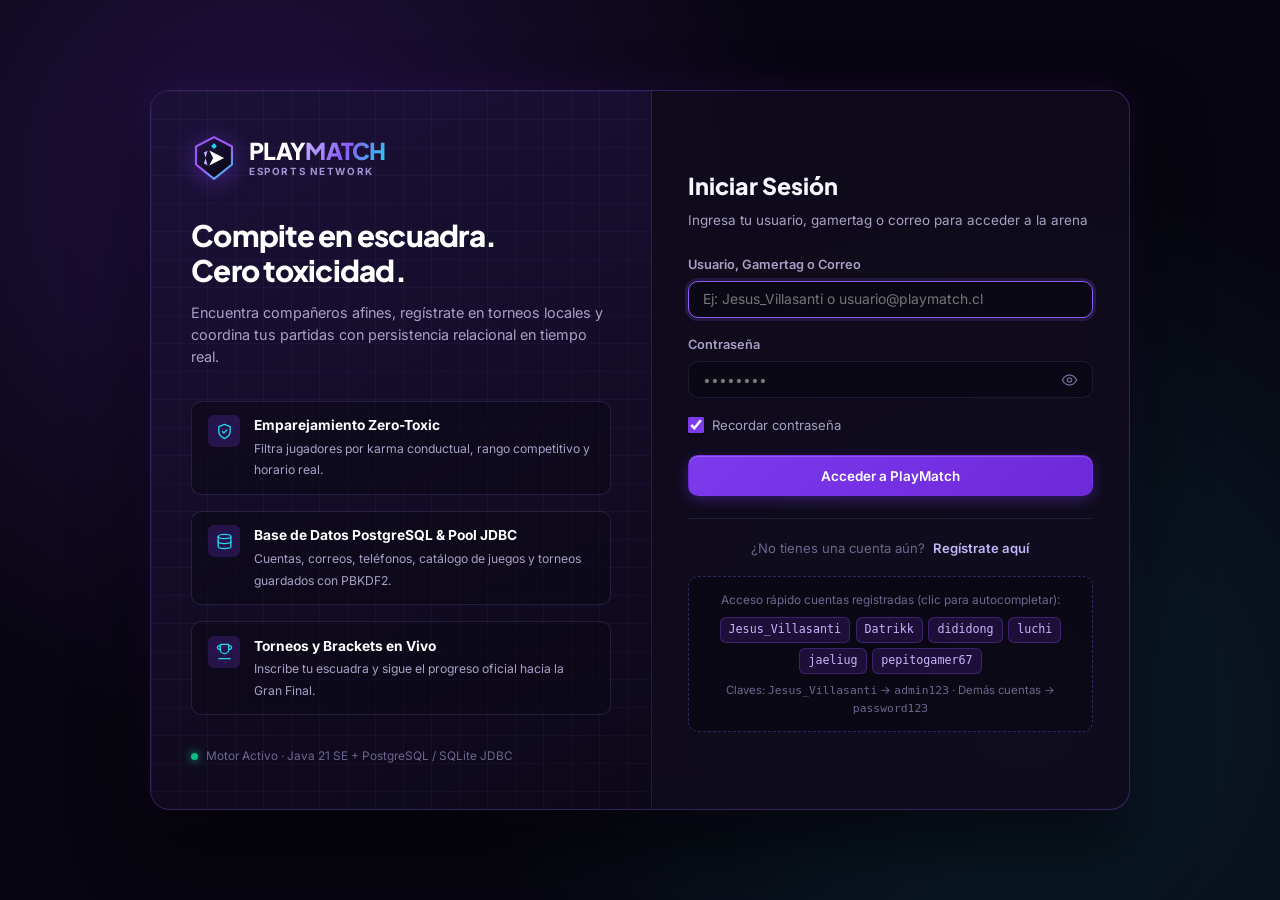
==== commit d6dd1a45: "segunda integracion de base de datos" ====
--- a/public/index.html
+++ b/public/index.html
@@ -45,7 +45,7 @@
 
         <div class="db-live-pill" id="db-live-pill">
           <span class="pulse-dot"></span>
-          <span>SQLite JDBC · Activa</span>
+          <span id="db-live-label">Base de Datos · Conectada</span>
         </div>
       </div>
 
@@ -107,7 +107,7 @@
               <button class="nav-tab-btn" data-tab="database">
                 <span class="nav-tab-btn-inner">
                   <svg class="icon" viewBox="0 0 24 24"><ellipse cx="12" cy="5" rx="9" ry="3"></ellipse><path d="M3 5v14c0 1.66 4 3 9 3s9-1.34 9-3V5"></path><path d="M3 12c0 1.66 4 3 9 3s9-1.34 9-3"></path></svg>
-                  Base de Datos (SQLite)
+                  Base de Datos (SQL)
                 </span>
               </button>
             </li>
@@ -195,9 +195,9 @@
               <div class="telemetry-header">
                 <h3>
                   <svg class="icon" style="color:var(--color-cyan);" viewBox="0 0 24 24"><ellipse cx="12" cy="5" rx="9" ry="3"></ellipse><path d="M3 5v14c0 1.66 4 3 9 3s9-1.34 9-3V5"></path><path d="M3 12c0 1.66 4 3 9 3s9-1.34 9-3"></path></svg>
-                  Telemetría SQLite
+                  Telemetría DB
                 </h3>
-                <span class="telemetry-engine-tag">3NF · JDBC</span>
+                <span class="telemetry-engine-tag" id="telemetry-engine-tag">3NF · JDBC</span>
               </div>
 
               <div class="telemetry-grid">
@@ -221,7 +221,7 @@
             </div>
 
             <div class="telemetry-footer">
-              <span id="stat-db-meta">Archivo: data/playmatch.db</span>
+              <span id="stat-db-meta">Conectando motor JDBC...</span>
               <a href="#" style="color:var(--color-cyan);text-decoration:none;font-weight:600;" onclick="switchTab('database'); return false;">Explorar BD →</a>
             </div>
           </div>
@@ -256,7 +256,7 @@
           <div class="section-toolbar">
             <div class="section-title">
               <svg class="icon" viewBox="0 0 24 24"><rect x="2" y="6" width="20" height="12" rx="2"></rect><path d="M6 12h4m-2-2v4m7-2h.01m3 0h.01"></path></svg>
-              Catálogo de Juegos Disponibles (SQLite)
+              Catálogo de Juegos Disponibles
             </div>
             <button class="btn btn-primary btn-sm" id="btn-open-add-game">
               + Registrar Nuevo Juego
@@ -310,7 +310,7 @@
               <div class="chat-main-area">
                 <div class="chat-top-header">
                   <span id="active-channel-title">Canal Activo: # General Nacional</span>
-                  <span style="font-size:0.74rem;color:var(--color-cyan);">Persistido en SQLite</span>
+                  <span style="font-size:0.74rem;color:var(--color-cyan);">Persistido en BD</span>
                 </div>
 
                 <div id="chat-messages-container" class="chat-scroll-messages"></div>
@@ -349,7 +349,7 @@
             <div class="profile-two-col">
               <!-- TARJETA CUENTA (TABLA USERS) -->
               <div class="profile-panel">
-                <h3 style="font-family:var(--font-display);font-size:1rem;margin-bottom:0.25rem;">Datos de Cuenta (SQLite <code>users</code>)</h3>
+                <h3 style="font-family:var(--font-display);font-size:1rem;margin-bottom:0.25rem;">Datos de Cuenta (Tabla <code>users</code>)</h3>
                 <p style="font-size:0.78rem;color:var(--text-muted);margin-bottom:1.25rem;">
                   Información de contacto y credenciales verificadas.
                 </p>
@@ -425,19 +425,19 @@
                 </div>
 
                 <div style="margin-top:1.35rem;display:flex;justify-content:flex-end;">
-                  <button type="submit" class="btn btn-primary">Guardar Cambios en SQLite</button>
+                  <button type="submit" class="btn btn-primary">Guardar Cambios</button>
                 </div>
               </div>
             </div>
           </form>
         </section>
 
-        <!-- SECCIÓN 6: MONITOR DE BASE DE DATOS (SQLITE) -->
+        <!-- SECCIÓN 6: MONITOR DE BASE DE DATOS -->
         <section id="section-database" class="app-section" style="display:none;">
           <div class="section-toolbar">
             <div class="section-title">
               <svg class="icon" style="color:var(--color-cyan);" viewBox="0 0 24 24"><ellipse cx="12" cy="5" rx="9" ry="3"></ellipse><path d="M3 5v14c0 1.66 4 3 9 3s9-1.34 9-3V5"></path><path d="M3 12c0 1.66 4 3 9 3s9-1.34 9-3"></path></svg>
-              Explorador de Datos Persistidos (SQLite)
+              Explorador de Datos Persistidos (<span id="db-monitor-engine-name">SQL</span>)
             </div>
             <div class="filter-group">
               <input type="text" id="db-search-input" class="form-control" style="width:240px;" placeholder="Filtrar usuario, correo o teléfono...">
@@ -527,11 +527,11 @@
     </div>
   </div>
 
-  <!-- MODAL: REGISTRAR NUEVO JUEGO DISPONIBLE EN SQLITE -->
+  <!-- MODAL: REGISTRAR NUEVO JUEGO DISPONIBLE -->
   <div id="add-game-modal" class="modal-overlay">
     <div class="modal-card">
       <div class="modal-header">
-        <h3>Registrar Nuevo Juego en SQLite</h3>
+        <h3>Registrar Nuevo Juego</h3>
         <button id="add-game-close-btn" class="btn-close">&times;</button>
       </div>
       <form id="add-game-form">
@@ -600,7 +600,7 @@
           <label class="form-label" for="new-t-rules">Reglas</label>
           <textarea id="new-t-rules" class="form-textarea" rows="2" placeholder="Formato Bo1/Bo3, tolerancia y reglamento..."></textarea>
         </div>
-        <button type="submit" class="btn btn-primary" style="width:100%;">Publicar Torneo en SQLite</button>
+        <button type="submit" class="btn btn-primary" style="width:100%;">Publicar Torneo</button>
       </form>
     </div>
   </div>
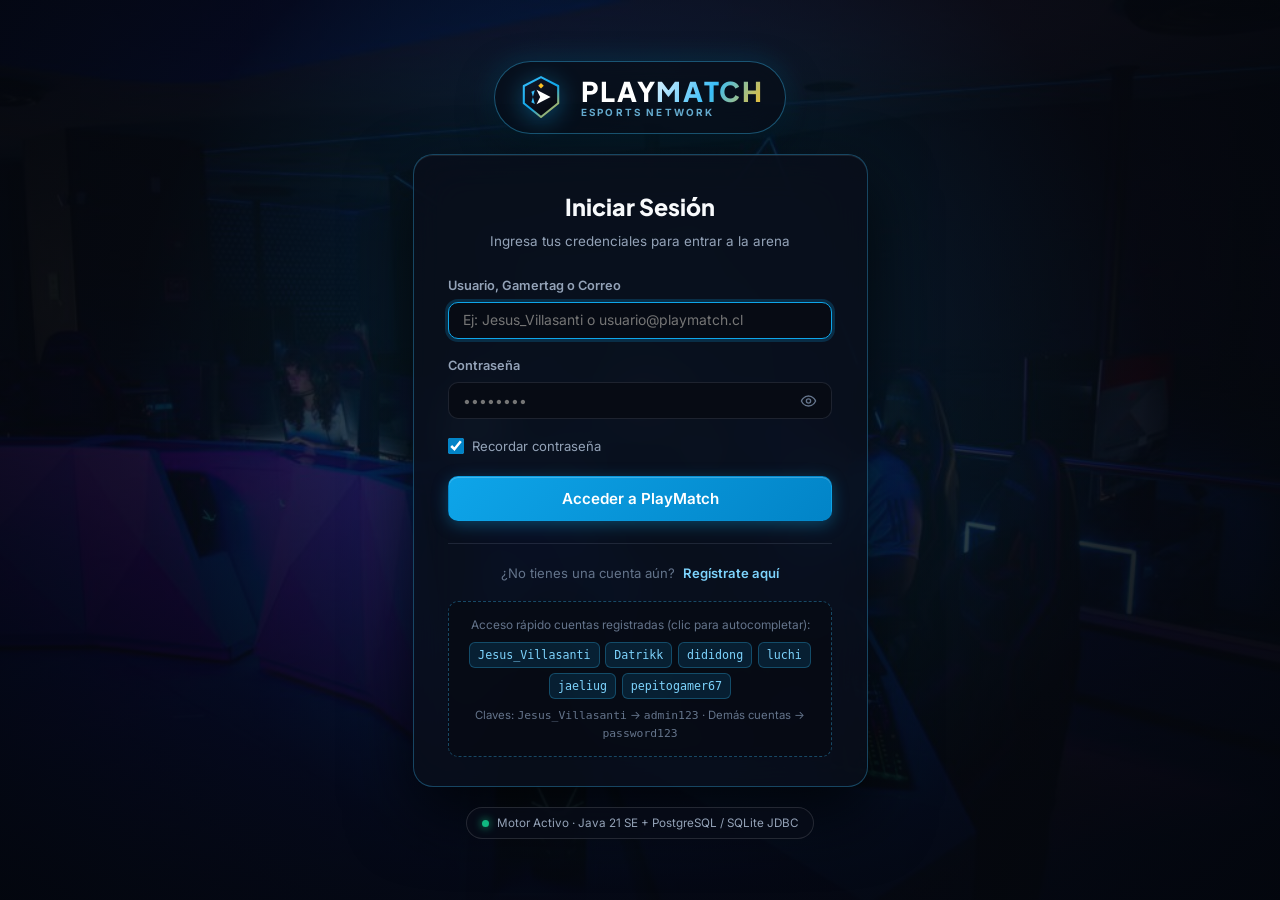
==== commit e8906546: "Integracion completa social, tiempo real SSE, lobbies, torneos 8/16, PWA y rediseno Obsidian Titaniu" ====
--- a/public/index.html
+++ b/public/index.html
@@ -5,6 +5,8 @@
   <meta name="viewport" content="width=device-width, initial-scale=1.0">
   <title>PlayMatch · Arena Competitiva y Torneos</title>
   <link rel="icon" type="image/svg+xml" href="favicon.svg">
+  <link rel="manifest" href="manifest.json">
+  <meta name="theme-color" content="#38bdf8">
   <link rel="stylesheet" href="css/style.css">
   <link rel="preconnect" href="https://fonts.googleapis.com">
   <link rel="preconnect" href="https://fonts.gstatic.com" crossorigin>
@@ -22,19 +24,19 @@
             <svg viewBox="0 0 64 64" fill="none" width="40" height="40">
               <defs>
                 <linearGradient id="pmShieldNav" x1="8" y1="4" x2="56" y2="60" gradientUnits="userSpaceOnUse">
-                  <stop offset="0%" stop-color="#8b5cf6"/>
-                  <stop offset="50%" stop-color="#a855f7"/>
-                  <stop offset="100%" stop-color="#22d3ee"/>
+                  <stop offset="0%" stop-color="#38bdf8"/>
+                  <stop offset="55%" stop-color="#0ea5e9"/>
+                  <stop offset="100%" stop-color="#fbbf24"/>
                 </linearGradient>
                 <linearGradient id="pmCoreNav" x1="12" y1="8" x2="52" y2="56" gradientUnits="userSpaceOnUse">
-                  <stop offset="0%" stop-color="#1f1442"/>
-                  <stop offset="100%" stop-color="#090612"/>
+                  <stop offset="0%" stop-color="#0f172a"/>
+                  <stop offset="100%" stop-color="#05080f"/>
                 </linearGradient>
               </defs>
               <path d="M32 3L57 16V41L32 61L7 41V16L32 3Z" fill="url(#pmCoreNav)" stroke="url(#pmShieldNav)" stroke-width="3" stroke-linejoin="round"/>
-              <path d="M32 11.5L36 15.5L32 19.5L28 15.5L32 11.5Z" fill="#22d3ee"/>
+              <path d="M32 11.5L36 15.5L32 19.5L28 15.5L32 11.5Z" fill="#fbbf24"/>
               <path d="M25.5 21.5L46 32L25.5 42.5L30.8 32L25.5 21.5Z" fill="#ffffff"/>
-              <path d="M18 24.5L23 22L20.2 32L23 42L18 39.5L20.4 32L18 24.5Z" fill="#c4b5fd"/>
+              <path d="M18 24.5L23 22L20.2 32L23 42L18 39.5L20.4 32L18 24.5Z" fill="#38bdf8"/>
             </svg>
           </div>
           <div class="pm-logo-text-wrap">
@@ -84,7 +86,7 @@
               <button class="nav-tab-btn" data-tab="chat">
                 <span class="nav-tab-btn-inner">
                   <svg class="icon" viewBox="0 0 24 24"><path d="M7.9 20A9 9 0 1 0 4 16.1L2 22Z"></path></svg>
-                  Sala de Coordinación
+                  Chats y Amigos
                 </span>
                 <span class="nav-count-badge" id="badge-invites-count">0</span>
               </button>
@@ -150,13 +152,35 @@
         </div>
 
         <div class="topbar-right">
+          <div class="presence-pill-select">
+            <select id="presence-status-select" class="presence-select" title="Estado de presencia en tiempo real">
+              <option value="ONLINE">🟢 En línea</option>
+              <option value="LOOKING">🔵 Buscando grupo</option>
+              <option value="INGAME">🟡 En partida</option>
+            </select>
+          </div>
           <div class="topbar-search">
             <svg class="icon" viewBox="0 0 24 24"><circle cx="11" cy="11" r="8"></circle><line x1="21" y1="21" x2="16.65" y2="16.65"></line></svg>
             <input type="text" id="global-search-input" placeholder="Buscar jugador, juego o correo...">
           </div>
-          <button class="btn btn-secondary btn-sm" id="btn-quick-invites" title="Ver invitaciones y chat">
-            <svg class="icon" viewBox="0 0 24 24"><path d="M6 8a6 6 0 0 1 12 0c0 7 3 9 3 9H3s3-2 3-9"></path><path d="M10.3 21a1.94 1.94 0 0 0 3.4 0"></path></svg>
-            <span id="topbar-invites-text">Invitaciones</span>
+          <div class="notif-anchor">
+            <button class="btn btn-secondary btn-sm" id="btn-quick-invites" title="Notificaciones, DMs y Solicitudes">
+              <svg class="icon" viewBox="0 0 24 24"><path d="M6 8a6 6 0 0 1 12 0c0 7 3 9 3 9H3s3-2 3-9"></path><path d="M10.3 21a1.94 1.94 0 0 0 3.4 0"></path></svg>
+              <span id="topbar-invites-text">Invitaciones</span>
+            </button>
+            <div id="notifications-popover" class="notif-popover" style="display:none;">
+              <div class="notif-popover-header">
+                <strong>Notificaciones en Vivo</strong>
+                <button type="button" id="btn-notif-close" class="btn-close" style="font-size:1.1rem;">&times;</button>
+              </div>
+              <div id="notif-popover-list" class="notif-popover-list"></div>
+              <div class="notif-popover-footer">
+                <button type="button" id="btn-notif-open-chat" class="btn btn-secondary btn-sm" style="width:100%;">Ir a Chats y Salas</button>
+              </div>
+            </div>
+          </div>
+          <button type="button" class="btn btn-secondary btn-sm" id="btn-install-pwa" style="display:none;" title="Instalar PlayMatch como App">
+            📲 Instalar App
           </button>
           <button class="btn btn-primary btn-sm" id="btn-quick-add-game">
             + Nuevo Juego
@@ -166,17 +190,13 @@
 
       <main class="container">
 
-        <!-- BENTO HEADER: HERO ARENA + TELEMETRÍA SQLITE -->
+        <!-- HERO PRINCIPAL DE ARENA -->
         <section class="bento-hero-grid" id="bento-overview">
           <div class="hero-banner">
             <div class="hero-content">
-              <span class="hero-tag">
-                <svg class="icon" style="width:13px;height:13px;" viewBox="0 0 24 24"><polygon points="13 2 3 14 12 14 11 22 21 10 12 10 13 2"></polygon></svg>
-                Ecosistema Zero-Toxic
-              </span>
               <h2 class="hero-title">Conecta. Compite. Sube de rango.</h2>
               <p class="hero-subtitle">
-                Encuentra escuadras verificadas, explora el catálogo dinámico de juegos e inscríbete en torneos con respaldo relacional en tiempo real.
+                Encuentra escuadras compatibles, explora el catálogo dinámico de juegos e inscríbete en torneos con seguimiento en tiempo real.
               </p>
               <div class="hero-actions">
                 <button class="btn btn-primary btn-sm" onclick="switchTab('games')">Ver Catálogo de Juegos</button>
@@ -189,50 +209,61 @@
               <div class="hero-image-overlay"></div>
             </div>
           </div>
-
-          <div class="telemetry-bento">
-            <div>
-              <div class="telemetry-header">
-                <h3>
-                  <svg class="icon" style="color:var(--color-cyan);" viewBox="0 0 24 24"><ellipse cx="12" cy="5" rx="9" ry="3"></ellipse><path d="M3 5v14c0 1.66 4 3 9 3s9-1.34 9-3V5"></path><path d="M3 12c0 1.66 4 3 9 3s9-1.34 9-3"></path></svg>
-                  Telemetría DB
-                </h3>
-                <span class="telemetry-engine-tag" id="telemetry-engine-tag">3NF · JDBC</span>
-              </div>
-
-              <div class="telemetry-grid">
-                <div class="telemetry-tile">
-                  <div class="telemetry-tile-val" id="stat-users">-</div>
-                  <div class="telemetry-tile-label">Usuarios Registrados</div>
-                </div>
-                <div class="telemetry-tile">
-                  <div class="telemetry-tile-val" id="stat-games">-</div>
-                  <div class="telemetry-tile-label">Juegos Disponibles</div>
-                </div>
-                <div class="telemetry-tile">
-                  <div class="telemetry-tile-val" id="stat-tournaments">-</div>
-                  <div class="telemetry-tile-label">Torneos Activos</div>
-                </div>
-                <div class="telemetry-tile">
-                  <div class="telemetry-tile-val" id="stat-messages">-</div>
-                  <div class="telemetry-tile-label">Mensajes Guardados</div>
-                </div>
-              </div>
-            </div>
-
-            <div class="telemetry-footer">
-              <span id="stat-db-meta">Conectando motor JDBC...</span>
-              <a href="#" style="color:var(--color-cyan);text-decoration:none;font-weight:600;" onclick="switchTab('database'); return false;">Explorar BD →</a>
-            </div>
-          </div>
         </section>
 
         <!-- SECCIÓN 1: BUSCADOR DE JUGADORES (LFG) -->
         <section id="section-lfg" class="app-section">
+          <!-- PANEL DE JUGADORES RECOMENDADOS -->
+          <div id="ai-recommendations-panel" class="ai-rec-panel">
+            <div class="ai-rec-header">
+              <div class="ai-rec-title-group">
+                <div class="ai-spark-badge" aria-hidden="true">
+                  <svg class="icon" style="width:20px;height:20px;" viewBox="0 0 24 24"><polygon points="12 2 15.09 8.26 22 9.27 17 14.14 18.18 21.02 12 17.77 5.82 21.02 7 14.14 2 9.27 8.91 8.26 12 2"></polygon></svg>
+                </div>
+                <div>
+                  <h2 style="font-family:var(--font-display);font-size:1.08rem;color:#fff;margin:0;">
+                    Jugadores Recomendados para Ti
+                  </h2>
+                  <p id="ai-rec-summary" style="font-size:0.79rem;color:var(--text-secondary);margin:0.18rem 0 0;">
+                    Sugerencias basadas en tus juegos favoritos, gustos y valoración.
+                  </p>
+                </div>
+              </div>
+              <div style="display:flex;align-items:center;gap:0.6rem;flex-wrap:wrap;">
+                <button type="button" id="btn-refresh-ai-rec" class="btn btn-secondary btn-sm">Actualizar recomendaciones</button>
+              </div>
+            </div>
+
+            <div id="ai-low-rating-banner" class="ai-warning-banner" style="display:none;"></div>
+
+            <div class="ai-suggested-games-row">
+              <span style="font-size:0.73rem;color:var(--text-muted);font-weight:600;text-transform:uppercase;letter-spacing:0.05em;">Juegos según tus gustos:</span>
+              <div id="ai-suggested-games" class="ai-games-pills"></div>
+            </div>
+
+            <div id="ai-recommendations-grid" class="ai-rec-grid"></div>
+          </div>
+
+          <!-- LOBBIES ACTIVOS CON CUPOS EN VIVO -->
+          <div id="lobbies-panel" class="lobbies-panel">
+            <div class="lobbies-panel-header">
+              <div>
+                <h2 style="font-family:var(--font-display);font-size:1.05rem;color:#fff;margin:0;">
+                  Lobbies Activos de Escuadra
+                </h2>
+                <p style="font-size:0.78rem;color:var(--text-secondary);margin:0.15rem 0 0;">
+                  Únete a una sala con cupos en vivo o crea tu propia escuadra con chat grupal automático.
+                </p>
+              </div>
+              <button type="button" id="btn-open-create-lobby" class="btn btn-primary btn-sm">+ Crear Lobby</button>
+            </div>
+            <div id="lobbies-grid" class="lobbies-grid"></div>
+          </div>
+
           <div class="section-toolbar">
             <div class="section-title">
               <svg class="icon" viewBox="0 0 24 24"><path d="M16 21v-2a4 4 0 0 0-4-4H6a4 4 0 0 0-4 4v2"></path><circle cx="9" cy="7" r="4"></circle><path d="M22 21v-2a4 4 0 0 0-3-3.87"></path><path d="M16 3.13a4 4 0 0 1 0 7.75"></path></svg>
-              Jugadores Disponibles
+              Todos los Jugadores Disponibles
             </div>
 
             <div class="filter-group">
@@ -242,7 +273,7 @@
 
               <select id="toxic-filter" class="form-select" style="width:auto;min-width:190px;">
                 <option value="">Todas las Conductas</option>
-                <option value="ZERO_TOXIC">Solo Zero-Toxic (97-100 Karma)</option>
+                <option value="ZERO_TOXIC">Alta Reputación (97-100 Karma)</option>
                 <option value="FRIENDLY">Comunidad Amigable</option>
               </select>
             </div>
@@ -281,42 +312,167 @@
           <div id="tournaments-grid" class="tournaments-grid"></div>
 
           <div class="bracket-panel">
+            <div class="bracket-panel-header" style="display:flex;justify-content:space-between;align-items:center;gap:0.75rem;flex-wrap:wrap;">
+              <h3 id="bracket-tournament-title">Llaves de Eliminación Directa</h3>
+              <button type="button" id="btn-generate-bracket" class="btn btn-secondary btn-sm" style="display:none;">Generar Llaves</button>
+            </div>
+            <div id="bracket-view"></div>
+          </div>
+
+          <div id="leaderboard-panel" class="leaderboard-panel">
             <div class="bracket-panel-header">
-              <h3 id="bracket-tournament-title">Llaves de Eliminación Directa</h3>
-            </div>
-            <div id="bracket-view"></div>
+              <h3>Ranking Top Jugadores · Valoración &amp; Reputación</h3>
+            </div>
+            <div id="leaderboard-list" class="leaderboard-list"></div>
           </div>
         </section>
 
-        <!-- SECCIÓN 4: SALA DE COORDINACIÓN Y BUZÓN DE INVITACIONES -->
+        <!-- SECCIÓN 4: MENSAJES DIRECTOS ESTILO IG + SALAS GENERALES -->
         <section id="section-chat" class="app-section" style="display:none;">
           <div class="section-toolbar">
             <div class="section-title">
               <svg class="icon" viewBox="0 0 24 24"><path d="M7.9 20A9 9 0 1 0 4 16.1L2 22Z"></path></svg>
-              Sala de Coordinación en Vivo
-            </div>
-          </div>
-
-          <div class="chat-split-wrapper">
+              Mensajes y Salas PlayMatch
+            </div>
+            <div class="chat-mode-switcher">
+              <button type="button" class="chat-mode-btn active" id="btn-chat-mode-dm" data-chat-mode="dm">
+                Mensajes Directos (IG)
+                <span class="dm-unread-pill" id="dm-unread-pill" style="display:none;">0</span>
+              </button>
+              <button type="button" class="chat-mode-btn" id="btn-chat-mode-channels" data-chat-mode="channels">
+                Salas Generales e Invitaciones
+              </button>
+            </div>
+          </div>
+
+          <!-- VISTA 1: CHAT ESTILO INSTAGRAM CON TODOS TUS AMIGOS -->
+          <div id="chat-dm-view" class="ig-dm-shell">
+            <aside class="ig-dm-sidebar">
+              <div class="ig-sidebar-top">
+                <div class="ig-self-title">
+                  <strong id="ig-self-handle">@jugador</strong>
+                  <span class="ig-verified-badge" title="Chats privados 1 a 1 persistidos en BD">Direct</span>
+                </div>
+                <button type="button" class="btn btn-secondary btn-sm" id="btn-ig-new-chat" title="Buscar jugadores y agregar amigos">
+                  + Agregar
+                </button>
+              </div>
+
+              <div class="ig-search-box">
+                <svg class="icon" viewBox="0 0 24 24"><circle cx="11" cy="11" r="8"></circle><line x1="21" y1="21" x2="16.65" y2="16.65"></line></svg>
+                <input type="text" id="ig-dm-search" placeholder="Buscar chat o amigo...">
+              </div>
+
+              <div class="ig-filter-tabs">
+                <button type="button" class="ig-tab-btn active" id="btn-ig-tab-chats" data-ig-tab="chats">
+                  Principal
+                </button>
+                <button type="button" class="ig-tab-btn" id="btn-ig-tab-requests" data-ig-tab="requests">
+                  Solicitudes
+                  <span class="ig-tab-count" id="ig-requests-badge" style="display:none;">0</span>
+                </button>
+              </div>
+
+              <div id="ig-dm-threads-list" class="ig-threads-scroll"></div>
+            </aside>
+
+            <div class="ig-dm-thread-area">
+              <div id="ig-dm-empty-placeholder" class="ig-dm-empty">
+                <div class="ig-empty-circle">
+                  <svg class="icon" viewBox="0 0 24 24"><path d="M22 2 11 13"></path><polygon points="22 2 15 22 11 13 2 9 22 2"></polygon></svg>
+                </div>
+                <h3>Tus mensajes privados</h3>
+                <p>Conversa 1 a 1 con tus amigos agregados, comparte horarios y coordina partidas al instante.</p>
+                <button type="button" class="btn btn-primary btn-sm" id="btn-ig-empty-find">Explorar y agregar amigos</button>
+              </div>
+
+              <div id="ig-dm-active-thread" class="ig-active-thread" style="display:none;">
+                <div class="ig-thread-header" id="ig-dm-header">
+                  <div class="ig-header-user">
+                    <img id="ig-chat-avatar" src="" alt="Amigo" class="ig-header-avatar">
+                    <div style="min-width:0;">
+                      <div style="display:flex;align-items:center;gap:0.45rem;">
+                        <strong id="ig-chat-username" class="clickable-player-handle" style="color:#fff;font-size:0.95rem;" title="Ver dossier público">@amigo</strong>
+                        <span id="ig-chat-discord" class="ig-discord-mini" style="display:none;"></span>
+                      </div>
+                      <span id="ig-chat-meta" class="ig-header-sub">En línea · PlayMatch</span>
+                    </div>
+                  </div>
+                  <div class="ig-header-actions">
+                    <button type="button" class="btn btn-secondary btn-sm" id="btn-dm-profile" title="Ver perfil público">Perfil</button>
+                    <button type="button" class="btn btn-primary btn-sm" id="btn-dm-invite">Invitar a jugar</button>
+                    <button type="button" class="btn btn-secondary btn-sm" id="btn-dm-rate" title="Valorar jugador">★</button>
+                    <button type="button" class="btn btn-secondary btn-sm" id="btn-dm-unfriend" title="Eliminar amistad">Quitar</button>
+                  </div>
+                </div>
+
+                <div id="ig-dm-messages" class="ig-messages-scroll"></div>
+                <div id="ig-typing-indicator" class="ig-typing-indicator" style="display:none;">escribiendo...</div>
+
+                <div class="ig-quick-replies">
+                  <button type="button" class="ig-quick-chip" data-quick-text="¡Hola! ¿Sale partida hoy? 👋">👋 ¡Hola!</button>
+                  <button type="button" class="ig-quick-chip" data-quick-text="¿Jugamos ranked ahora? 🎮">🎮 ¿Jugamos?</button>
+                  <button type="button" class="ig-quick-chip" data-quick-text="GG! Buena partida recién 🔥">🔥 GG!</button>
+                  <button type="button" class="ig-quick-chip" data-quick-text="Conéctate al Discord cuando estés listo 🎙️">🎙️ Discord</button>
+                </div>
+
+                <div class="ig-input-bar" id="ig-dm-input-bar">
+                  <button type="button" id="btn-dm-attach-image" class="btn btn-secondary btn-sm ig-tool-btn" title="Enviar imagen o GIF">📷</button>
+                  <input type="file" id="dm-image-file" accept="image/png,image/jpeg,image/webp,image/gif" hidden>
+                  <button type="button" id="btn-dm-share-lobby" class="btn btn-secondary btn-sm ig-tool-btn" title="Compartir invitación a lobby">🎮</button>
+                  <input type="text" id="ig-dm-input" class="form-control ig-dm-input" placeholder="Envía un mensaje a tu amigo...">
+                  <button type="button" id="ig-dm-send-btn" class="btn btn-primary ig-dm-send-btn">Enviar</button>
+                </div>
+              </div>
+            </div>
+          </div>
+
+          <!-- VISTA 2: SALAS GENERALES DE COMUNIDAD E INVITACIONES LFG -->
+          <div id="chat-channels-view" class="chat-split-wrapper" style="display:none;">
             <div class="chat-layout">
               <aside class="chat-sidebar">
-                <div class="chat-sidebar-header">Canales Persistentes</div>
-                <button class="channel-list-item active" data-channel="global"># General Nacional</button>
-                <button class="channel-list-item" data-channel="scrims-valorant"># Scrims Valorant</button>
-                <button class="channel-list-item" data-channel="duo-lol"># Duo LoL LAS</button>
-                <button class="channel-list-item" data-channel="competitivo-cs2"># Competitivo CS2</button>
+                <div class="chat-sidebar-header">Chat General (Todos)</div>
+                <button class="channel-list-item active" data-channel="global" data-label="# General Comunidad" data-desc="Sala abierta para conversar con toda la comunidad PlayMatch y coordinar partidas.">
+                  <span># General Comunidad</span>
+                  <span class="channel-tag">Abierto</span>
+                </button>
+                <button class="channel-list-item" data-channel="general-duo" data-label="# Busco Dúo" data-desc="Publica tu juego, rango y horario para encontrar compañero de dúo al instante.">
+                  <span># Busco Dúo</span>
+                  <span class="channel-tag lfg">Dúo</span>
+                </button>
+                <button class="channel-list-item" data-channel="general-escuadra" data-label="# Armar Escuadra" data-desc="Arma grupos completos, tríos, squads o salas privadas en cualquier juego.">
+                  <span># Armar Escuadra</span>
+                  <span class="channel-tag squad">Squad</span>
+                </button>
+
+                <div class="chat-sidebar-header" style="margin-top:0.9rem;">Salas por Juego</div>
+                <button class="channel-list-item" data-channel="scrims-valorant" data-label="# Scrims Valorant" data-desc="Coordinación de scrims y equipos competitivos 5v5 en Valorant.">
+                  <span># Scrims Valorant</span>
+                </button>
+                <button class="channel-list-item" data-channel="duo-lol" data-label="# Duo LoL LAS" data-desc="Compañeros de SoloQ / DuoQ para League of Legends en servidor LAS.">
+                  <span># Duo LoL LAS</span>
+                </button>
+                <button class="channel-list-item" data-channel="competitivo-cs2" data-label="# Competitivo CS2" data-desc="Salas de Premier, FACEIT y equipos competitivos de Counter-Strike 2.">
+                  <span># Competitivo CS2</span>
+                </button>
+
+                <div class="chat-sidebar-header" style="margin-top:0.9rem;">Lobbies Grupales Activos</div>
+                <div id="lobby-channels-list"></div>
               </aside>
 
               <div class="chat-main-area">
                 <div class="chat-top-header">
-                  <span id="active-channel-title">Canal Activo: # General Nacional</span>
-                  <span style="font-size:0.74rem;color:var(--color-cyan);">Persistido en BD</span>
+                  <div>
+                    <span id="active-channel-title">Canal Activo: # General Comunidad</span>
+                    <div id="active-channel-desc" class="chat-channel-desc">Sala abierta para conversar con toda la comunidad PlayMatch y coordinar partidas.</div>
+                  </div>
+                  <span style="font-size:0.74rem;color:var(--color-cyan);white-space:nowrap;">Persistido en BD</span>
                 </div>
 
                 <div id="chat-messages-container" class="chat-scroll-messages"></div>
 
                 <div class="chat-input-bar">
-                  <input type="text" id="chat-message-input" class="form-control" placeholder="Escribe un mensaje...">
+                  <input type="text" id="chat-message-input" class="form-control" placeholder="Escribe en # General Comunidad para charlar o buscar gente...">
                   <button id="chat-send-btn" class="btn btn-primary">Enviar</button>
                 </div>
               </div>
@@ -341,17 +497,68 @@
           <div class="section-toolbar">
             <div class="section-title">
               <svg class="icon" viewBox="0 0 24 24"><circle cx="12" cy="8" r="5"></circle><path d="M20 21a8 8 0 1 0-16 0"></path></svg>
-              Configuración de Cuenta y Perfil Gamer
+              Personalización de Perfil, Privacidad y Discord
+            </div>
+          </div>
+
+          <!-- TARJETA PRO PLAYER PASS: PORTADA + IDENTIDAD + FOTO DE PERFIL -->
+          <div class="profile-hero-pass">
+            <div class="profile-pass-cover">
+              <div class="profile-pass-cover-grid"></div>
+              <div class="profile-pass-cover-top">
+                <span class="profile-pass-tag">PLAYER DOSSIER</span>
+                <div class="profile-pass-game-badges">
+                  <span id="prof-pass-game-pill" class="badge-game valorant">Valorant</span>
+                  <span id="prof-pass-rank-pill" class="profile-rank-pill">Rango · Activo</span>
+                </div>
+              </div>
+            </div>
+
+            <div class="profile-avatar-card profile-pass-body">
+              <div class="profile-avatar-preview-wrap">
+                <div class="profile-avatar-frame">
+                  <img id="prof-avatar-preview" src="" alt="Foto de perfil" class="profile-avatar-lg">
+                  <span class="profile-avatar-live-dot" title="Perfil Activo"></span>
+                </div>
+                <div>
+                  <h3 id="prof-avatar-username" class="profile-pass-username">Jugador PlayMatch</h3>
+                  <p id="prof-pass-sub" class="profile-pass-sub">Configura tu rol, rango y región competitiva</p>
+                  <div class="profile-status-badges">
+                    <span id="prof-phone-badge" class="status-pill pending">Teléfono sin verificar</span>
+                    <span id="prof-discord-badge" class="status-pill offline">Discord sin conectar</span>
+                    <span id="prof-rating-badge" class="status-pill verified">4.8 ★ · Prioridad Alta</span>
+                  </div>
+                  <p id="prof-rating-visibility-note" style="font-size:0.72rem;color:var(--text-muted);margin:0.45rem 0 0;"></p>
+                </div>
+              </div>
+
+              <div class="profile-avatar-controls">
+                <div class="avatar-action-row">
+                  <label for="prof-avatar-file" class="btn btn-primary btn-sm" style="cursor:pointer;">Subir Imagen desde Equipo</label>
+                  <input type="file" id="prof-avatar-file" accept="image/png,image/jpeg,image/webp,image/gif" hidden>
+                  <button type="button" id="btn-reset-avatar" class="btn btn-secondary btn-sm">Restaurar Avatar</button>
+                </div>
+                <div class="avatar-url-row">
+                  <input type="url" id="prof-avatar-url" class="form-control" placeholder="O pega el enlace directo de cualquier imagen (https://...)">
+                  <button type="button" id="btn-apply-avatar-url" class="btn btn-secondary btn-sm">Aplicar URL</button>
+                </div>
+                <p style="font-size:0.72rem;color:var(--text-muted);margin:0;">
+                  Formatos permitidos: PNG, JPG, WebP, GIF o enlace directo HTTPS. Se actualiza en LFG y chat al instante.
+                </p>
+              </div>
             </div>
           </div>
 
           <form id="profile-form">
             <div class="profile-two-col">
-              <!-- TARJETA CUENTA (TABLA USERS) -->
+              <!-- TARJETA CUENTA PRIVADA (TABLA USERS) -->
               <div class="profile-panel">
-                <h3 style="font-family:var(--font-display);font-size:1rem;margin-bottom:0.25rem;">Datos de Cuenta (Tabla <code>users</code>)</h3>
-                <p style="font-size:0.78rem;color:var(--text-muted);margin-bottom:1.25rem;">
-                  Información de contacto y credenciales verificadas.
+                <div style="display:flex;justify-content:space-between;align-items:center;gap:0.5rem;margin-bottom:0.25rem;">
+                  <h3 style="font-family:var(--font-display);font-size:1rem;">Cuenta Privada y Verificación</h3>
+                  <span class="privacy-pill">Privado</span>
+                </div>
+                <p style="font-size:0.78rem;color:var(--text-muted);margin-bottom:1.15rem;">
+                  Tu correo y teléfono son privados. El teléfono se usa únicamente para verificar tu cuenta y nunca es visible para otros usuarios.
                 </p>
 
                 <div class="form-group">
@@ -360,13 +567,26 @@
                 </div>
 
                 <div class="form-group">
-                  <label class="form-label" for="prof-email">Correo Electrónico Registrado</label>
+                  <label class="form-label" for="prof-email">Correo Electrónico Privado</label>
                   <input type="email" id="prof-email" class="form-control" placeholder="correo@playmatch.cl" required>
                 </div>
 
                 <div class="form-group">
-                  <label class="form-label" for="prof-phone">Número de Teléfono</label>
+                  <div style="display:flex;justify-content:space-between;align-items:center;">
+                    <label class="form-label" for="prof-phone" style="margin-bottom:0.35rem;">Teléfono Privado (Solo Verificación)</label>
+                    <span id="prof-phone-status-pill" class="status-pill pending" style="font-size:0.65rem;">Sin verificar</span>
+                  </div>
                   <input type="tel" id="prof-phone" class="form-control" placeholder="+56 9 1234 5678">
+                  <div class="verify-phone-box">
+                    <div class="verify-phone-actions">
+                      <button type="button" id="btn-request-phone-code" class="btn btn-secondary btn-sm">Enviar Código de Verificación</button>
+                      <span id="phone-demo-code-hint" class="phone-code-hint" style="display:none;"></span>
+                    </div>
+                    <div id="phone-code-input-row" class="verify-phone-confirm" style="display:none;">
+                      <input type="text" id="prof-phone-code" class="form-control" maxlength="6" placeholder="Código de 6 dígitos">
+                      <button type="button" id="btn-verify-phone-code" class="btn btn-primary btn-sm">Verificar Cuenta</button>
+                    </div>
+                  </div>
                 </div>
 
                 <div class="form-group" style="margin-bottom:0;">
@@ -375,11 +595,11 @@
                 </div>
               </div>
 
-              <!-- TARJETA PERFIL GAMER (TABLA PLAYER_PROFILES) -->
+              <!-- TARJETA PERFIL GAMER -->
               <div class="profile-panel">
-                <h3 style="font-family:var(--font-display);font-size:1rem;margin-bottom:0.25rem;">Perfil Competitivo (<code>player_profiles</code>)</h3>
-                <p style="font-size:0.78rem;color:var(--text-muted);margin-bottom:1.25rem;">
-                  Visible en el buscador LFG para formar escuadras.
+                <h3 style="font-family:var(--font-display);font-size:1rem;margin-bottom:0.25rem;">Perfil Competitivo</h3>
+                <p style="font-size:0.78rem;color:var(--text-muted);margin-bottom:1.15rem;">
+                  Visible al buscar compañeros para formar escuadras compatibles.
                 </p>
 
                 <div class="form-group">
@@ -413,23 +633,136 @@
                   </div>
                 </div>
 
-                <div class="form-grid-2">
+                <div class="form-grid-2" style="margin-top:0.85rem;">
                   <div>
                     <label class="form-label" for="prof-riot">Riot / In-Game ID</label>
                     <input type="text" id="prof-riot" class="form-control" placeholder="Jesus#CHI">
                   </div>
                   <div>
-                    <label class="form-label" for="prof-discord">Discord Tag</label>
-                    <input type="text" id="prof-discord" class="form-control" placeholder="usuario#0001">
+                    <label class="form-label" for="prof-playstyle">Enfoque / Estilo</label>
+                    <select id="prof-playstyle" class="form-select">
+                      <option value="COMPETITIVE">Competitivo</option>
+                      <option value="TRYHARD">Tryhard / Rankeds</option>
+                      <option value="CASUAL">Casual / Chill</option>
+                    </select>
                   </div>
                 </div>
 
                 <div style="margin-top:1.35rem;display:flex;justify-content:flex-end;">
-                  <button type="submit" class="btn btn-primary">Guardar Cambios</button>
+                  <button type="submit" class="btn btn-primary">Guardar Cambios y Gustos</button>
+                </div>
+              </div>
+            </div>
+
+            <!-- GUSTOS Y JUEGOS FAVORITOS -->
+            <div id="profile-tastes-panel" class="tastes-panel">
+              <div style="display:flex;justify-content:space-between;align-items:center;flex-wrap:wrap;gap:0.5rem;margin-bottom:0.85rem;">
+                <div>
+                  <h3 style="font-family:var(--font-display);font-size:1.02rem;color:#fff;margin:0;">
+                    Mis Gustos y Juegos Favoritos
+                  </h3>
+                  <p style="font-size:0.76rem;color:var(--text-secondary);margin:0.15rem 0 0;">
+                    Selecciona los juegos, géneros y preferencias que más disfrutas; esto junto con tu valoración (★) mejora tus recomendaciones de compañeros.
+                  </p>
+                </div>
+              </div>
+
+              <div class="tastes-group">
+                <span class="form-label">Otros Juegos que Disfruto</span>
+                <div id="prof-fav-games-chips" class="tastes-chips-wrap"></div>
+              </div>
+
+              <div class="tastes-group">
+                <span class="form-label">Géneros Favoritos</span>
+                <div id="prof-fav-genres-chips" class="tastes-chips-wrap">
+                  <button type="button" class="taste-chip" data-value="Tactical FPS">Tactical FPS</button>
+                  <button type="button" class="taste-chip" data-value="Hero Shooter">Hero Shooter</button>
+                  <button type="button" class="taste-chip" data-value="Battle Royale">Battle Royale</button>
+                  <button type="button" class="taste-chip" data-value="MOBA">MOBA</button>
+                  <button type="button" class="taste-chip" data-value="Deportes / Arcade">Deportes / Arcade</button>
+                  <button type="button" class="taste-chip" data-value="Sandbox / Multijuego">Sandbox / Multijuego</button>
+                  <button type="button" class="taste-chip" data-value="Supervivencia / PvP">Supervivencia / PvP</button>
+                </div>
+              </div>
+
+              <div class="tastes-group" style="margin-bottom:0;">
+                <span class="form-label">Preferencias de Escuadra y Ambiente</span>
+                <div id="prof-play-prefs-chips" class="tastes-chips-wrap">
+                  <button type="button" class="taste-chip" data-value="Dúo">Dúo</button>
+                  <button type="button" class="taste-chip" data-value="Escuadra">Escuadra</button>
+                  <button type="button" class="taste-chip" data-value="Con Micrófono">Con Micrófono</button>
+                  <button type="button" class="taste-chip" data-value="Sin Toxicidad">Sin Toxicidad</button>
+                  <button type="button" class="taste-chip" data-value="Partidas Chill">Partidas Chill</button>
+                  <button type="button" class="taste-chip" data-value="Rankeds Tryhard">Rankeds Tryhard</button>
                 </div>
               </div>
             </div>
           </form>
+
+          <!-- APARTADO DEDICADO: CONECTAR CUENTA DE DISCORD -->
+          <div id="discord-connect-panel" class="discord-connect-panel">
+            <div class="discord-panel-header">
+              <div style="display:flex;align-items:center;gap:0.85rem;">
+                <div class="discord-logo-badge" aria-hidden="true">
+                  <svg viewBox="0 0 24 24" width="24" height="24" fill="currentColor"><path d="M20.317 4.37a19.791 19.791 0 0 0-4.885-1.515.074.074 0 0 0-.079.037c-.21.375-.444.864-.608 1.25a18.27 18.27 0 0 0-5.487 0 12.64 12.64 0 0 0-.617-1.25.077.077 0 0 0-.079-.037A19.736 19.736 0 0 0 3.677 4.37a.07.07 0 0 0-.032.027C.533 9.046-.32 13.58.099 18.057a.082.082 0 0 0 .031.057 19.9 19.9 0 0 0 5.993 3.03.078.078 0 0 0 .084-.028c.462-.63.874-1.295 1.226-1.994.021-.041.001-.09-.041-.106a13.107 13.107 0 0 1-1.872-.892.077.077 0 0 1-.008-.128 10.2 10.2 0 0 0 .372-.292.074.074 0 0 1 .077-.01c3.928 1.793 8.18 1.793 12.062 0a.074.074 0 0 1 .078.01c.12.098.246.198.373.292a.077.077 0 0 1-.006.127 12.299 12.299 0 0 1-1.873.892.077.077 0 0 0-.041.107c.36.698.772 1.362 1.225 1.993a.076.076 0 0 0 .084.028 19.839 19.839 0 0 0 6.002-3.03.077.077 0 0 0 .032-.054c.5-5.177-.838-9.674-3.549-13.66a.061.061 0 0 0-.031-.028zM8.02 15.33c-1.183 0-2.157-1.085-2.157-2.419 0-1.333.956-2.419 2.157-2.419 1.21 0 2.176 1.096 2.157 2.42 0 1.333-.956 2.418-2.157 2.418zm7.975 0c-1.183 0-2.157-1.085-2.157-2.419 0-1.333.955-2.419 2.157-2.419 1.21 0 2.176 1.096 2.157 2.42 0 1.333-.946 2.418-2.157 2.418z"/></svg>
+                </div>
+                <div>
+                  <h3 style="font-family:var(--font-display);font-size:1.05rem;">Conectar Cuenta de Discord</h3>
+                  <p style="font-size:0.78rem;color:var(--text-secondary);margin:0;">
+                    Vincula tu usuario de Discord para que tu dúo o escuadra te agregue directamente al chat de voz sin exponer datos privados.
+                  </p>
+                </div>
+              </div>
+              <span id="discord-status-badge" class="status-pill offline">Sin conectar</span>
+            </div>
+
+            <div class="discord-form-grid">
+              <div>
+                <label class="form-label" for="discord-username-input">Usuario de Discord</label>
+                <input type="text" id="discord-username-input" class="form-control" placeholder="Ej: jesus.villasanti o usuario#0001">
+              </div>
+              <div>
+                <label class="form-label" for="discord-id-input">Discord User ID (Opcional)</label>
+                <input type="text" id="discord-id-input" class="form-control" placeholder="Ej: 294817263544123456">
+              </div>
+              <div class="discord-btn-group">
+                <button type="button" id="btn-connect-discord" class="btn btn-discord">Conectar Discord</button>
+                <button type="button" id="btn-discord-oauth" class="btn btn-secondary btn-sm">Conectar con Discord OAuth2</button>
+                <button type="button" id="btn-disconnect-discord" class="btn btn-secondary btn-sm" style="display:none;">Desconectar</button>
+                <a id="discord-profile-link" href="#" target="_blank" rel="noopener noreferrer" class="btn btn-secondary btn-sm" style="display:none;">Abrir Perfil</a>
+              </div>
+            </div>
+          </div>
+
+          <div class="profile-two-col" style="margin-top:1.15rem;">
+            <!-- USUARIOS BLOQUEADOS -->
+            <div id="blocked-users-panel" class="profile-panel">
+              <div style="display:flex;justify-content:space-between;align-items:center;margin-bottom:0.4rem;">
+                <h3 style="font-family:var(--font-display);font-size:1rem;">Jugadores Bloqueados</h3>
+                <span class="privacy-pill">Moderación</span>
+              </div>
+              <p style="font-size:0.78rem;color:var(--text-muted);margin-bottom:0.85rem;">
+                Los jugadores bloqueados no pueden enviarte DMs, invitaciones ni aparecer en tus recomendaciones.
+              </p>
+              <div id="blocked-users-list" class="blocked-users-list"></div>
+            </div>
+
+            <!-- ESTADO DE INTEGRACIONES EN VIVO -->
+            <div id="profile-integrations-panel" class="profile-panel">
+              <div style="display:flex;justify-content:space-between;align-items:center;margin-bottom:0.4rem;">
+                <h3 style="font-family:var(--font-display);font-size:1rem;">Estado de Conectores y Motor</h3>
+                <span class="status-pill verified" id="integrations-engine-pill">SQL</span>
+              </div>
+              <p style="font-size:0.78rem;color:var(--text-muted);margin-bottom:0.85rem;">
+                Estado real de las integraciones activas en tu entorno actual (<code>.env</code>).
+              </p>
+              <div id="integrations-status-grid" class="integrations-status-grid"></div>
+              <div style="display:flex;gap:0.5rem;flex-wrap:wrap;margin-top:0.85rem;">
+                <button type="button" id="btn-enable-browser-push" class="btn btn-secondary btn-sm">Activar Notificaciones Push</button>
+                <button type="button" id="btn-profile-install-pwa" class="btn btn-primary btn-sm" style="display:none;">Instalar App (PWA)</button>
+              </div>
+            </div>
+          </div>
         </section>
 
         <!-- SECCIÓN 6: MONITOR DE BASE DE DATOS -->
@@ -440,14 +773,14 @@
               Explorador de Datos Persistidos (<span id="db-monitor-engine-name">SQL</span>)
             </div>
             <div class="filter-group">
-              <input type="text" id="db-search-input" class="form-control" style="width:240px;" placeholder="Filtrar usuario, correo o teléfono...">
+              <input type="text" id="db-search-input" class="form-control" style="width:240px;" placeholder="Filtrar usuario o correo...">
               <button class="btn btn-secondary btn-sm" id="btn-refresh-db">Recargar Tablas</button>
             </div>
           </div>
 
           <div class="db-table-card">
             <div style="display:flex;justify-content:space-between;align-items:center;margin-bottom:0.85rem;">
-              <h3 style="font-family:var(--font-display);font-size:1rem;">Tabla <code>users</code> · Usuarios, Correos y Teléfonos Registrados</h3>
+              <h3 style="font-family:var(--font-display);font-size:1rem;">Tabla <code>users</code> · Cuentas Registradas (Teléfonos Privados)</h3>
               <span class="game-code-pill" id="db-users-count-label">0 registros</span>
             </div>
             <table class="db-data-table">
@@ -455,7 +788,7 @@
                 <tr>
                   <th>Usuario</th>
                   <th>Correo Electrónico</th>
-                  <th>Teléfono</th>
+                  <th>Verificación Privada</th>
                   <th>Rol</th>
                   <th>Registro</th>
                 </tr>
@@ -499,12 +832,47 @@
       </div>
       <form id="match-form">
         <input type="hidden" id="match-target-user">
-        <input type="hidden" id="match-target-game">
+        <div class="form-group">
+          <label class="form-label" for="match-target-game">Juego para la Partida</label>
+          <select id="match-target-game" class="form-select" required></select>
+        </div>
         <div class="form-group">
           <label class="form-label" for="match-message-input">Mensaje de Coordinación</label>
           <textarea id="match-message-input" class="form-textarea" rows="3" placeholder="Hola, vi tu perfil en PlayMatch. ¿Jugamos unas partidas clasificatorias hoy?"></textarea>
         </div>
         <button type="submit" class="btn btn-primary" style="width:100%;">Enviar y Guardar Invitación</button>
+      </form>
+    </div>
+  </div>
+
+  <!-- MODAL: VALORAR JUGADOR (1 A 5 ESTRELLAS) -->
+  <div id="rate-modal" class="modal-overlay">
+    <div class="modal-card">
+      <div class="modal-header">
+        <h3 id="rate-modal-title">Valorar Jugador</h3>
+        <button id="rate-modal-close-btn" class="btn-close">&times;</button>
+      </div>
+      <form id="rate-form">
+        <input type="hidden" id="rate-target-user">
+        <input type="hidden" id="rate-stars-value" value="5">
+        <div class="form-group">
+          <label class="form-label">Calificación (1 a 5 estrellas)</label>
+          <div class="rate-stars-picker" id="rate-stars-picker">
+            <button type="button" class="rate-star-btn" data-stars="1">1 ★</button>
+            <button type="button" class="rate-star-btn" data-stars="2">2 ★</button>
+            <button type="button" class="rate-star-btn" data-stars="3">3 ★</button>
+            <button type="button" class="rate-star-btn" data-stars="4">4 ★</button>
+            <button type="button" class="rate-star-btn active" data-stars="5">5 ★</button>
+          </div>
+          <p style="font-size:0.73rem;color:var(--text-muted);margin:0.45rem 0 0;">
+            Los jugadores con menos de <strong>2.0 ★</strong> aparecen con visibilidad reducida en las recomendaciones.
+          </p>
+        </div>
+        <div class="form-group">
+          <label class="form-label" for="rate-comment-input">Comentario (opcional)</label>
+          <textarea id="rate-comment-input" class="form-textarea" rows="2" placeholder="Ej: Muy buena comunicación en ranked, puntual y sin flameo..."></textarea>
+        </div>
+        <button type="submit" class="btn btn-primary" style="width:100%;">Guardar Valoración</button>
       </form>
     </div>
   </div>
@@ -583,7 +951,11 @@
           </div>
           <div class="form-group">
             <label class="form-label" for="new-t-max">Cupo Equipos</label>
-            <input type="number" id="new-t-max" class="form-control" value="8" min="2" max="32">
+            <select id="new-t-max" class="form-select">
+              <option value="4">4 Equipos (Semis → Final)</option>
+              <option value="8" selected>8 Equipos (Cuartos → Final)</option>
+              <option value="16">16 Equipos (Octavos → Final)</option>
+            </select>
           </div>
         </div>
         <div class="form-grid-2">
@@ -605,6 +977,193 @@
     </div>
   </div>
 
+  <!-- MODAL: DOSSIER PÚBLICO DEL JUGADOR -->
+  <div id="public-profile-modal" class="modal-overlay">
+    <div class="modal-card modal-card-wide">
+      <div class="dossier-cover">
+        <div class="dossier-cover-top">
+          <span class="profile-pass-tag">PLAYER DOSSIER</span>
+          <button id="public-profile-close-btn" class="btn-close">&times;</button>
+        </div>
+      </div>
+      <div class="dossier-body">
+        <div class="dossier-header-row">
+          <div class="dossier-avatar-wrap">
+            <img id="dossier-avatar" src="" alt="Jugador" class="dossier-avatar">
+            <span id="dossier-presence-dot" class="presence-dot-lg offline"></span>
+          </div>
+          <div class="dossier-identity">
+            <div style="display:flex;align-items:center;gap:0.55rem;flex-wrap:wrap;">
+              <h2 id="dossier-username" style="margin:0;font-size:1.35rem;color:#fff;">@jugador</h2>
+              <span id="dossier-verified-pill" class="status-pill pending" style="display:none;">Verificado</span>
+              <span id="dossier-presence-label" class="presence-text-pill">Desconectado</span>
+            </div>
+            <p id="dossier-submeta" style="color:var(--text-secondary);font-size:0.84rem;margin:0.25rem 0 0.45rem;">Juego · Rango · Rol</p>
+            <div id="dossier-badges-row" class="dossier-badges-row"></div>
+          </div>
+          <div class="dossier-rating-box">
+            <div id="dossier-star-score" class="dossier-star-score">4.8 ★</div>
+            <div id="dossier-rating-count" style="font-size:0.74rem;color:var(--text-muted);">0 reseñas</div>
+          </div>
+        </div>
+
+        <p id="dossier-bio" class="dossier-bio"></p>
+
+        <div id="dossier-trophies-row" class="dossier-trophies-row"></div>
+
+        <div id="dossier-tastes-row" class="dossier-tastes-row"></div>
+
+        <div class="dossier-ids-row" id="dossier-ids-row"></div>
+
+        <div class="dossier-actions-bar">
+          <button type="button" id="dossier-btn-chat" class="btn btn-secondary btn-sm">Chatear / Agregar</button>
+          <button type="button" id="dossier-btn-invite" class="btn btn-primary btn-sm">Invitar a Jugar</button>
+          <button type="button" id="dossier-btn-rate" class="btn btn-secondary btn-sm">Valorar ★</button>
+          <button type="button" id="dossier-btn-report" class="btn btn-secondary btn-sm">Reportar</button>
+          <button type="button" id="dossier-btn-block" class="btn btn-secondary btn-sm">Bloquear</button>
+        </div>
+
+        <div class="dossier-reviews-section">
+          <h4 style="margin:0 0 0.55rem;font-size:0.9rem;color:#fff;">Reseñas Recientes de Compañeros</h4>
+          <div id="dossier-reviews-list" class="dossier-reviews-list"></div>
+        </div>
+      </div>
+    </div>
+  </div>
+
+  <!-- MODAL: CREAR LOBBY DE ESCUADRA -->
+  <div id="create-lobby-modal" class="modal-overlay">
+    <div class="modal-card">
+      <div class="modal-header">
+        <h3>Crear Lobby de Escuadra</h3>
+        <button id="create-lobby-close-btn" class="btn-close">&times;</button>
+      </div>
+      <form id="create-lobby-form">
+        <div class="form-group">
+          <label class="form-label" for="lobby-title">Título del Lobby</label>
+          <input type="text" id="lobby-title" class="form-control" placeholder="Ej: Clash LAS 5v5 · Con Discord" required>
+        </div>
+        <div class="form-grid-2">
+          <div class="form-group">
+            <label class="form-label" for="lobby-game">Juego</label>
+            <select id="lobby-game" class="form-select"></select>
+          </div>
+          <div class="form-group">
+            <label class="form-label" for="lobby-slots">Cupos Totales</label>
+            <input type="number" id="lobby-slots" class="form-control" value="5" min="2" max="10" required>
+          </div>
+        </div>
+        <div class="form-grid-2">
+          <div class="form-group">
+            <label class="form-label" for="lobby-mode">Modo</label>
+            <input type="text" id="lobby-mode" class="form-control" value="Ranked Escuadra">
+          </div>
+          <div class="form-group">
+            <label class="form-label" for="lobby-schedule">Horario</label>
+            <input type="text" id="lobby-schedule" class="form-control" value="Ahora · Hoy Noche">
+          </div>
+        </div>
+        <div class="form-group">
+          <label class="form-label" for="lobby-roles">Roles Buscados</label>
+          <input type="text" id="lobby-roles" class="form-control" placeholder="Ej: Controlador, Soporte, IGL">
+        </div>
+        <button type="submit" class="btn btn-primary" style="width:100%;">Publicar Lobby y Abrir Chat Grupal</button>
+      </form>
+    </div>
+  </div>
+
+  <!-- MODAL: COMPARTIR LOBBY EN DM -->
+  <div id="share-lobby-modal" class="modal-overlay">
+    <div class="modal-card">
+      <div class="modal-header">
+        <h3>Compartir Lobby en Chat</h3>
+        <button id="share-lobby-close-btn" class="btn-close">&times;</button>
+      </div>
+      <form id="share-lobby-form">
+        <div class="form-group">
+          <label class="form-label" for="share-lobby-select">Selecciona un Lobby Activo</label>
+          <select id="share-lobby-select" class="form-select" required></select>
+        </div>
+        <div class="form-group">
+          <label class="form-label" for="share-lobby-note">Mensaje opcional</label>
+          <input type="text" id="share-lobby-note" class="form-control" value="¡Únete a nuestra escuadra en PlayMatch!">
+        </div>
+        <button type="submit" class="btn btn-primary" style="width:100%;">Enviar Tarjeta de Lobby</button>
+      </form>
+    </div>
+  </div>
+
+  <!-- MODAL: ENVIAR IMAGEN POR ENLACE EN DM -->
+  <div id="dm-image-modal" class="modal-overlay">
+    <div class="modal-card">
+      <div class="modal-header">
+        <h3>Enviar Imagen en DM</h3>
+        <button id="dm-image-close-btn" class="btn-close">&times;</button>
+      </div>
+      <div style="display:grid;gap:0.75rem;">
+        <button type="button" id="btn-dm-pick-file" class="btn btn-primary" style="width:100%;">Subir Imagen desde mi Equipo</button>
+        <div style="text-align:center;font-size:0.75rem;color:var(--text-muted);">o pega un enlace directo HTTPS</div>
+        <form id="dm-image-url-form" style="display:flex;gap:0.5rem;">
+          <input type="url" id="dm-image-url-input" class="form-control" placeholder="https://.../imagen.png" required>
+          <button type="submit" class="btn btn-secondary">Enviar</button>
+        </form>
+      </div>
+    </div>
+  </div>
+
+  <!-- MODAL: REPORTAR JUGADOR -->
+  <div id="report-modal" class="modal-overlay">
+    <div class="modal-card">
+      <div class="modal-header">
+        <h3 id="report-modal-title">Reportar Jugador</h3>
+        <button id="report-close-btn" class="btn-close">&times;</button>
+      </div>
+      <form id="report-form">
+        <input type="hidden" id="report-target-user">
+        <div class="form-group">
+          <label class="form-label" for="report-reason">Motivo del Reporte</label>
+          <select id="report-reason" class="form-select" required>
+            <option value="Toxicidad o insultos">Toxicidad o insultos</option>
+            <option value="Afk o abandono intencional">AFK / Abandono en partida</option>
+            <option value="Spam o estafa">Spam o enlaces maliciosos</option>
+            <option value="Comportamiento antideportivo">Comportamiento antideportivo</option>
+          </select>
+        </div>
+        <div class="form-group">
+          <label class="form-label" for="report-details">Detalles adicionales (opcional)</label>
+          <textarea id="report-details" class="form-textarea" rows="3" placeholder="Describe brevemente lo ocurrido..."></textarea>
+        </div>
+        <button type="submit" class="btn btn-primary" style="width:100%;">Enviar Reporte</button>
+      </form>
+    </div>
+  </div>
+
+  <!-- MODAL: REGISTRAR RESULTADO DE PARTIDA (TORNEOS) -->
+  <div id="match-result-modal" class="modal-overlay">
+    <div class="modal-card">
+      <div class="modal-header">
+        <h3 id="mr-modal-title">Registrar Resultado</h3>
+        <button id="mr-close-btn" class="btn-close">&times;</button>
+      </div>
+      <form id="match-result-form">
+        <input type="hidden" id="mr-tournament-id">
+        <input type="hidden" id="mr-match-id">
+        <p id="mr-match-label" style="font-size:0.84rem;color:var(--color-cyan);margin:0 0 0.85rem;font-weight:600;"></p>
+        <div class="form-grid-2">
+          <div class="form-group">
+            <label class="form-label" id="mr-team1-label" for="mr-score1">Equipo 1</label>
+            <input type="number" id="mr-score1" class="form-control" min="0" value="2" required>
+          </div>
+          <div class="form-group">
+            <label class="form-label" id="mr-team2-label" for="mr-score2">Equipo 2</label>
+            <input type="number" id="mr-score2" class="form-control" min="0" value="0" required>
+          </div>
+        </div>
+        <button type="submit" class="btn btn-primary" style="width:100%;">Guardar Resultado y Avanzar Llave</button>
+      </form>
+    </div>
+  </div>
+
   <!-- AVISO TOAST -->
   <div id="app-toast" class="toast-notice"></div>
 
--- a/public/css/style.css
+++ b/public/css/style.css
@@ -1,36 +1,37 @@
 /* =====================================================================
-   PLAYMATCH · SISTEMA DE DISEÑO OBSIDIAN-VIOLET GLASS (FASE 3 / DB)
+   PLAYMATCH · SISTEMA DE DISEÑO OBSIDIAN TITANIUM · CYAN & CHAMPAGNE GOLD
    Layout App-Shell moderno con Sidebar persistente, Command Bar superior,
-   tarjetas tipo Bento/Glassmorphism y tipografía de alta precisión.
+   tarjetas Pro Esports y glassmorphism de alta precisión.
    ===================================================================== */
 
 :root {
-  /* Lienzo y superficies en escala obsidiana / violeta */
-  --bg-main: #07050f;
-  --bg-elevated: #0e0a1c;
-  --bg-sidebar: rgba(13, 10, 25, 0.92);
-  --bg-card: rgba(20, 16, 36, 0.78);
-  --bg-card-solid: #141024;
-  --bg-input: #0a0814;
-  --bg-hover: rgba(139, 92, 246, 0.12);
-
-  /* Bordes luminosos y sutiles */
-  --border-color: rgba(148, 130, 214, 0.14);
-  --border-hover: rgba(167, 139, 250, 0.34);
-  --border-focus: #8b5cf6;
+  /* Lienzo y superficies en escala carbono / obsidiana */
+  --bg-main: #05080f;
+  --bg-elevated: #0a101d;
+  --bg-sidebar: rgba(8, 13, 24, 0.94);
+  --bg-card: rgba(13, 19, 33, 0.82);
+  --bg-card-solid: #0d1321;
+  --bg-input: #070b14;
+  --bg-hover: rgba(56, 189, 248, 0.1);
+
+  /* Bordes metálicos y luminosos */
+  --border-color: rgba(148, 163, 184, 0.16);
+  --border-hover: rgba(56, 189, 248, 0.42);
+  --border-focus: #0ea5e9;
 
   /* Tipografía */
-  --text-primary: #f8f7ff;
-  --text-secondary: #a8a0c6;
-  --text-muted: #6e668f;
-
-  /* Acentos de marca */
-  --color-primary: #7c3aed;
-  --color-primary-bright: #8b5cf6;
-  --color-primary-hover: #6d28d9;
-  --color-primary-light: #c4b5fd;
+  --text-primary: #f8fafc;
+  --text-secondary: #94a3b8;
+  --text-muted: #64748b;
+
+  /* Acentos de marca: Electric Cyan + Sapphire + Champagne Gold */
+  --color-primary: #0284c7;
+  --color-primary-bright: #0ea5e9;
+  --color-primary-hover: #0369a1;
+  --color-primary-light: #7dd3fc;
   --color-cyan: #22d3ee;
-  --color-primary-soft: rgba(124, 58, 237, 0.15);
+  --color-gold: #fbbf24;
+  --color-primary-soft: rgba(14, 165, 233, 0.16);
 
   /* Semánticos */
   --color-success: #10b981;
@@ -44,8 +45,8 @@
   --radius-lg: 16px;
   --radius-xl: 20px;
 
-  --shadow-card: 0 12px 32px rgba(0, 0, 0, 0.35), inset 0 1px 0 rgba(255, 255, 255, 0.04);
-  --shadow-glow: 0 0 32px rgba(124, 58, 237, 0.2);
+  --shadow-card: 0 14px 34px rgba(0, 0, 0, 0.42), inset 0 1px 0 rgba(255, 255, 255, 0.05);
+  --shadow-glow: 0 0 32px rgba(14, 165, 233, 0.22);
   --transition: all 0.2s cubic-bezier(0.16, 1, 0.3, 1);
 }
 
@@ -62,8 +63,8 @@
 body {
   background-color: var(--bg-main);
   background-image:
-    radial-gradient(ellipse 80% 50% at 15% -10%, rgba(124, 58, 237, 0.16), transparent),
-    radial-gradient(ellipse 60% 40% at 95% 15%, rgba(34, 211, 238, 0.08), transparent);
+    radial-gradient(ellipse 80% 50% at 15% -10%, rgba(14, 165, 233, 0.15), transparent),
+    radial-gradient(ellipse 55% 38% at 92% 12%, rgba(251, 191, 36, 0.07), transparent);
   background-attachment: fixed;
   color: var(--text-primary);
   font-family: var(--font-sans);
@@ -76,11 +77,11 @@
 ::-webkit-scrollbar { width: 7px; height: 7px; }
 ::-webkit-scrollbar-track { background: transparent; }
 ::-webkit-scrollbar-thumb {
-  background: rgba(139, 92, 246, 0.28);
+  background: rgba(56, 189, 248, 0.28);
   border-radius: 99px;
 }
 ::-webkit-scrollbar-thumb:hover {
-  background: rgba(139, 92, 246, 0.5);
+  background: rgba(56, 189, 248, 0.52);
 }
 
 /* =====================================================================
@@ -113,7 +114,7 @@
   display: flex;
   align-items: center;
   justify-content: center;
-  filter: drop-shadow(0 4px 12px rgba(124, 58, 237, 0.45));
+  filter: drop-shadow(0 4px 12px rgba(14, 165, 233, 0.42));
   transition: transform 0.25s ease;
   flex-shrink: 0;
 }
@@ -137,7 +138,7 @@
 }
 
 .pm-wordmark-accent {
-  background: linear-gradient(120deg, #c4b5fd 0%, #8b5cf6 50%, #22d3ee 100%);
+  background: linear-gradient(120deg, #e0f2fe 0%, #38bdf8 52%, #fbbf24 100%);
   -webkit-background-clip: text;
   -webkit-text-fill-color: transparent;
   background-clip: text;
@@ -267,8 +268,8 @@
 }
 
 .nav-tab-btn.active {
-  background: linear-gradient(90deg, rgba(124, 58, 237, 0.22) 0%, rgba(124, 58, 237, 0.06) 100%);
-  border-color: rgba(139, 92, 246, 0.38);
+  background: linear-gradient(90deg, rgba(14, 165, 233, 0.2) 0%, rgba(251, 191, 36, 0.05) 100%);
+  border-color: rgba(56, 189, 248, 0.38);
   color: #ffffff;
   font-weight: 600;
   box-shadow: inset 3px 0 0 var(--color-cyan);
@@ -281,7 +282,7 @@
 .nav-count-badge {
   font-size: 0.7rem;
   font-weight: 700;
-  background: rgba(139, 92, 246, 0.2);
+  background: rgba(14, 165, 233, 0.18);
   color: var(--color-primary-light);
   padding: 0.1rem 0.45rem;
   border-radius: 99px;
@@ -301,7 +302,7 @@
   display: flex;
   align-items: center;
   gap: 0.75rem;
-  background: rgba(10, 8, 20, 0.75);
+  background: rgba(7, 11, 20, 0.82);
   border: 1px solid var(--border-color);
   padding: 0.6rem 0.75rem;
   border-radius: var(--radius-md);
@@ -311,7 +312,7 @@
   width: 36px;
   height: 36px;
   border-radius: var(--radius-sm);
-  border: 1px solid rgba(139, 92, 246, 0.45);
+  border: 1px solid rgba(56, 189, 248, 0.45);
   background: var(--bg-main);
   flex-shrink: 0;
 }
@@ -443,7 +444,7 @@
 
 .topbar-search input:focus {
   border-color: var(--border-focus);
-  box-shadow: 0 0 0 3px rgba(139, 92, 246, 0.18);
+  box-shadow: 0 0 0 3px rgba(14, 165, 233, 0.18);
 }
 
 .container {
@@ -454,18 +455,18 @@
 }
 
 /* =====================================================================
-   BENTO HEADER: HERO ARENA + TELEMETRÍA BD EN TIEMPO REAL
+   HERO ARENA PRINCIPAL
    ===================================================================== */
 .bento-hero-grid {
   display: grid;
-  grid-template-columns: 1.55fr 1fr;
+  grid-template-columns: 1fr;
   gap: 1.25rem;
-  margin-bottom: 2rem;
+  margin-bottom: 1.85rem;
 }
 
 .hero-banner {
-  background: linear-gradient(135deg, rgba(28, 20, 54, 0.92) 0%, rgba(15, 11, 29, 0.95) 100%);
-  border: 1px solid rgba(139, 92, 246, 0.28);
+  background: linear-gradient(135deg, rgba(13, 24, 46, 0.94) 0%, rgba(7, 11, 20, 0.96) 100%);
+  border: 1px solid rgba(56, 189, 248, 0.28);
   border-radius: var(--radius-xl);
   padding: 1.75rem 2rem;
   display: grid;
@@ -482,9 +483,9 @@
   position: absolute;
   top: -60px;
   right: -60px;
-  width: 220px;
-  height: 220px;
-  background: radial-gradient(circle, rgba(34, 211, 238, 0.16), transparent 70%);
+  width: 240px;
+  height: 240px;
+  background: radial-gradient(circle, rgba(251, 191, 36, 0.14), transparent 70%);
   pointer-events: none;
 }
 
@@ -531,7 +532,7 @@
   position: relative;
   border-radius: var(--radius-lg);
   overflow: hidden;
-  border: 1px solid rgba(167, 139, 250, 0.25);
+  border: 1px solid rgba(56, 189, 248, 0.25);
   height: 205px;
   box-shadow: 0 12px 28px rgba(0, 0, 0, 0.5);
 }
@@ -551,7 +552,7 @@
 .hero-image-overlay {
   position: absolute;
   inset: 0;
-  background: linear-gradient(160deg, rgba(124, 58, 237, 0.22) 0%, rgba(7, 5, 15, 0.55) 100%);
+  background: linear-gradient(160deg, rgba(14, 165, 233, 0.22) 0%, rgba(5, 8, 15, 0.58) 100%);
   pointer-events: none;
 }
 
@@ -659,19 +660,19 @@
 }
 
 .btn-primary {
-  background: linear-gradient(135deg, #7c3aed 0%, #6d28d9 100%);
+  background: linear-gradient(135deg, #0ea5e9 0%, #0284c7 100%);
   color: #ffffff;
-  box-shadow: 0 4px 14px rgba(124, 58, 237, 0.35), inset 0 1px 0 rgba(255, 255, 255, 0.18);
+  box-shadow: 0 4px 16px rgba(14, 165, 233, 0.34), inset 0 1px 0 rgba(255, 255, 255, 0.22);
 }
 
 .btn-primary:hover {
-  background: linear-gradient(135deg, #8b5cf6 0%, #7c3aed 100%);
+  background: linear-gradient(135deg, #38bdf8 0%, #0ea5e9 100%);
   transform: translateY(-1px);
-  box-shadow: 0 6px 20px rgba(124, 58, 237, 0.5);
+  box-shadow: 0 6px 22px rgba(14, 165, 233, 0.48);
 }
 
 .btn-secondary {
-  background: rgba(20, 16, 36, 0.85);
+  background: rgba(13, 19, 33, 0.88);
   border-color: var(--border-color);
   color: var(--text-primary);
 }
@@ -719,7 +720,7 @@
 
 .form-control:focus, .form-select:focus, .form-textarea:focus {
   border-color: var(--border-focus);
-  box-shadow: 0 0 0 3px rgba(139, 92, 246, 0.18);
+  box-shadow: 0 0 0 3px rgba(14, 165, 233, 0.2);
 }
 
 .form-label {
@@ -758,7 +759,7 @@
 }
 
 /* =====================================================================
-   TARJETAS DE JUGADORES (LFG)
+   TARJETAS PRO ESPORTS DE JUGADORES (LFG ROSTER HUD)
    ===================================================================== */
 .players-grid {
   display: grid;
@@ -767,11 +768,11 @@
 }
 
 .player-card {
-  background: var(--bg-card);
+  background: linear-gradient(180deg, rgba(16, 24, 42, 0.92) 0%, rgba(10, 15, 27, 0.96) 100%);
   backdrop-filter: blur(12px);
   border: 1px solid var(--border-color);
   border-radius: var(--radius-lg);
-  padding: 1.35rem;
+  overflow: hidden;
   display: flex;
   flex-direction: column;
   box-shadow: var(--shadow-card);
@@ -780,84 +781,134 @@
 
 .player-card:hover {
   border-color: var(--border-hover);
-  transform: translateY(-2px);
-  box-shadow: 0 16px 36px rgba(0, 0, 0, 0.45), 0 0 24px rgba(124, 58, 237, 0.12);
+  transform: translateY(-3px);
+  box-shadow: 0 18px 40px rgba(0, 0, 0, 0.55), 0 0 26px rgba(14, 165, 233, 0.14);
+}
+
+.player-card-cover {
+  height: 52px;
+  padding: 0 1.15rem;
+  display: flex;
+  align-items: center;
+  justify-content: flex-end;
+  gap: 0.45rem;
+  background:
+    linear-gradient(125deg, rgba(14, 165, 233, 0.24) 0%, rgba(15, 23, 42, 0.9) 58%, rgba(251, 191, 36, 0.14) 100%),
+    repeating-linear-gradient(135deg, rgba(255, 255, 255, 0.025) 0 2px, transparent 2px 10px);
+  border-bottom: 1px solid rgba(56, 189, 248, 0.22);
+}
+
+.player-card-body {
+  padding: 0 1.25rem 1.25rem;
+  display: flex;
+  flex-direction: column;
+  flex: 1;
 }
 
 .player-card-header {
   display: flex;
-  align-items: center;
-  gap: 0.9rem;
-  margin-bottom: 1rem;
+  align-items: flex-end;
+  gap: 0.85rem;
+  margin-top: -26px;
+  margin-bottom: 0.95rem;
+}
+
+.player-avatar-wrap {
+  position: relative;
+  flex-shrink: 0;
 }
 
 .player-avatar {
-  width: 48px;
-  height: 48px;
-  border-radius: var(--radius-md);
-  border: 1px solid rgba(139, 92, 246, 0.4);
+  width: 56px;
+  height: 56px;
+  border-radius: 14px;
+  border: 2px solid #38bdf8;
   background: var(--bg-input);
+  box-shadow: 0 8px 20px rgba(0, 0, 0, 0.55);
+  display: block;
+}
+
+.player-avatar-dot {
+  position: absolute;
+  right: -2px;
+  bottom: -2px;
+  width: 12px;
+  height: 12px;
+  border-radius: 50%;
+  background: #10b981;
+  border: 2px solid #0b1120;
+  box-shadow: 0 0 8px rgba(16, 185, 129, 0.75);
 }
 
 .player-card-header h3 {
   font-family: var(--font-display);
-  font-size: 1rem;
+  font-size: 1.04rem;
+  font-weight: 800;
+  letter-spacing: -0.015em;
+  color: var(--text-primary);
+  white-space: nowrap;
+  overflow: hidden;
+  text-overflow: ellipsis;
+}
+
+.player-meta-text {
+  font-size: 0.75rem;
+  color: var(--text-secondary);
+}
+
+.badge-game {
+  font-size: 0.69rem;
   font-weight: 700;
-  color: var(--text-primary);
-}
-
-.player-meta-text {
-  font-size: 0.77rem;
-  color: var(--text-secondary);
-}
-
-.badge-game {
-  font-size: 0.7rem;
-  font-weight: 700;
-  padding: 0.16rem 0.55rem;
+  padding: 0.16rem 0.58rem;
   border-radius: 99px;
   display: inline-block;
-  margin-top: 0.3rem;
   background-color: var(--color-primary-soft);
   color: var(--color-primary-light);
-  border: 1px solid rgba(124, 58, 237, 0.3);
-}
-
-.badge-game.valorant { color: #fda4af; background: rgba(244, 63, 94, 0.14); border-color: rgba(244, 63, 94, 0.28); }
-.badge-game.lol { color: #c4b5fd; background: rgba(139, 92, 246, 0.16); border-color: rgba(139, 92, 246, 0.32); }
+  border: 1px solid rgba(56, 189, 248, 0.35);
+}
+
+.badge-game.valorant { color: #fda4af; background: rgba(244, 63, 94, 0.14); border-color: rgba(244, 63, 94, 0.3); }
+.badge-game.lol { color: #fde68a; background: rgba(245, 158, 11, 0.15); border-color: rgba(245, 158, 11, 0.34); }
 .badge-game.cs2 { color: #fcd34d; background: rgba(245, 158, 11, 0.14); border-color: rgba(245, 158, 11, 0.28); }
-.badge-game.rocket-league { color: #67e8f9; background: rgba(6, 182, 212, 0.14); border-color: rgba(6, 182, 212, 0.3); }
+.badge-game.rocket-league { color: #67e8f9; background: rgba(6, 182, 212, 0.14); border-color: rgba(6, 182, 212, 0.32); }
 
 .player-data-table {
-  background: rgba(10, 8, 20, 0.72);
-  border: 1px solid var(--border-color);
+  background: rgba(6, 10, 18, 0.78);
+  border: 1px solid rgba(148, 163, 184, 0.14);
   border-radius: var(--radius-md);
-  padding: 0.75rem 0.9rem;
+  padding: 0.72rem 0.85rem;
   margin-bottom: 0.9rem;
   display: grid;
   grid-template-columns: 1fr 1fr;
-  gap: 0.65rem;
+  gap: 0.62rem;
+}
+
+.player-data-cell {
+  border-left: 2px solid rgba(56, 189, 248, 0.42);
+  padding-left: 0.55rem;
 }
 
 .player-data-cell span {
   display: block;
-  font-size: 0.66rem;
+  font-size: 0.64rem;
   color: var(--text-muted);
   text-transform: uppercase;
-  letter-spacing: 0.05em;
+  letter-spacing: 0.06em;
   font-weight: 700;
 }
 
 .player-data-cell strong {
-  font-size: 0.82rem;
+  font-size: 0.81rem;
   font-weight: 600;
   color: var(--text-primary);
 }
 
 .player-bio-snippet {
-  font-size: 0.82rem;
+  font-size: 0.81rem;
   color: var(--text-secondary);
-  margin-bottom: 1rem;
+  border-left: 2px solid rgba(251, 191, 36, 0.42);
+  padding-left: 0.65rem;
+  margin-bottom: 0.95rem;
   flex: 1;
 }
 
@@ -913,7 +964,8 @@
   width: 100%;
   height: 100%;
   object-fit: cover;
-  opacity: 0.85;
+  object-position: center 28%;
+  opacity: 0.92;
   transition: transform 0.4s ease;
 }
 
@@ -1160,6 +1212,7 @@
   background: rgba(10, 8, 20, 0.85);
   border-right: 1px solid var(--border-color);
   padding: 1rem 0.75rem;
+  overflow-y: auto;
 }
 
 .chat-sidebar-header {
@@ -1168,7 +1221,7 @@
   text-transform: uppercase;
   letter-spacing: 0.08em;
   color: var(--text-muted);
-  margin-bottom: 0.75rem;
+  margin-bottom: 0.55rem;
   padding-left: 0.55rem;
 }
 
@@ -1178,16 +1231,49 @@
   background: transparent;
   border: 1px solid transparent;
   color: var(--text-secondary);
-  font-size: 0.84rem;
+  font-size: 0.82rem;
   font-weight: 500;
-  padding: 0.5rem 0.7rem;
+  padding: 0.5rem 0.65rem;
   border-radius: var(--radius-sm);
   cursor: pointer;
   display: flex;
   align-items: center;
-  gap: 0.45rem;
+  justify-content: space-between;
+  gap: 0.4rem;
   margin-bottom: 0.25rem;
   transition: var(--transition);
+}
+
+.channel-tag {
+  font-size: 0.62rem;
+  font-weight: 700;
+  text-transform: uppercase;
+  letter-spacing: 0.04em;
+  padding: 0.12rem 0.42rem;
+  border-radius: 99px;
+  background: rgba(14, 165, 233, 0.2);
+  color: var(--color-primary-light);
+  border: 1px solid rgba(56, 189, 248, 0.34);
+  flex-shrink: 0;
+}
+
+.channel-tag.lfg {
+  background: rgba(6, 182, 212, 0.16);
+  color: var(--color-cyan);
+  border-color: rgba(6, 182, 212, 0.35);
+}
+
+.channel-tag.squad {
+  background: rgba(34, 197, 94, 0.16);
+  color: #4ade80;
+  border-color: rgba(34, 197, 94, 0.35);
+}
+
+.chat-channel-desc {
+  font-size: 0.72rem;
+  font-weight: 400;
+  color: var(--text-muted);
+  margin-top: 0.15rem;
 }
 
 .channel-list-item:hover {
@@ -1197,7 +1283,7 @@
 
 .channel-list-item.active {
   background: var(--color-primary-soft);
-  border-color: rgba(139, 92, 246, 0.32);
+  border-color: rgba(56, 189, 248, 0.36);
   color: #fff;
   font-weight: 600;
 }
@@ -1263,8 +1349,8 @@
 }
 
 .message-card.own .msg-body-wrapper {
-  background: rgba(124, 58, 237, 0.18);
-  border-color: rgba(139, 92, 246, 0.42);
+  background: rgba(14, 165, 233, 0.18);
+  border-color: rgba(56, 189, 248, 0.42);
 }
 
 .msg-meta-line {
@@ -1277,6 +1363,23 @@
 
 .msg-meta-line strong { color: var(--color-primary-light); }
 .msg-meta-line span { color: var(--text-muted); font-size: 0.69rem; }
+.msg-invite-btn {
+  margin-left: auto;
+  background: rgba(14, 165, 233, 0.14);
+  border: 1px solid rgba(56, 189, 248, 0.35);
+  color: var(--color-primary-light);
+  font-size: 0.67rem;
+  font-weight: 600;
+  padding: 0.12rem 0.48rem;
+  border-radius: 99px;
+  cursor: pointer;
+  transition: var(--transition);
+}
+.msg-invite-btn:hover {
+  background: var(--color-primary);
+  color: #fff;
+  border-color: var(--color-primary);
+}
 .msg-text-content { font-size: 0.85rem; color: var(--text-primary); word-break: break-word; }
 
 .chat-input-bar {
@@ -1392,7 +1495,7 @@
 }
 
 .db-data-table tr:hover td {
-  background: rgba(139, 92, 246, 0.06);
+  background: rgba(14, 165, 233, 0.08);
   color: var(--text-primary);
 }
 
@@ -1406,8 +1509,8 @@
 }
 
 .role-pill.ADMIN {
-  background: rgba(34, 211, 238, 0.16);
-  color: var(--color-cyan);
+  background: rgba(251, 191, 36, 0.16);
+  color: #fbbf24;
 }
 
 /* =====================================================================
@@ -1416,7 +1519,7 @@
 .modal-overlay {
   position: fixed;
   inset: 0;
-  background: rgba(5, 3, 12, 0.78);
+  background: rgba(5, 8, 15, 0.8);
   backdrop-filter: blur(6px);
   display: none;
   align-items: center;
@@ -1427,12 +1530,12 @@
 
 .modal-card {
   background: var(--bg-card-solid);
-  border: 1px solid rgba(139, 92, 246, 0.35);
+  border: 1px solid rgba(56, 189, 248, 0.35);
   border-radius: var(--radius-lg);
   padding: 1.65rem;
   width: 100%;
   max-width: 480px;
-  box-shadow: 0 24px 60px rgba(0, 0, 0, 0.7);
+  box-shadow: 0 24px 60px rgba(0, 0, 0, 0.72);
 }
 
 .modal-header {
@@ -1487,9 +1590,98 @@
   justify-content: center;
   padding: 2rem 1.25rem;
   background:
-    radial-gradient(circle at 20% 20%, rgba(124, 58, 237, 0.22) 0%, transparent 45%),
-    radial-gradient(circle at 80% 80%, rgba(34, 211, 238, 0.12) 0%, transparent 45%),
+    radial-gradient(circle at 20% 20%, rgba(14, 165, 233, 0.2) 0%, transparent 45%),
+    radial-gradient(circle at 80% 80%, rgba(251, 191, 36, 0.1) 0%, transparent 45%),
     var(--bg-main);
+}
+
+/* Login con video gamer de fondo y tarjeta flotante elegante */
+.login-video-stage {
+  position: relative;
+  min-height: 100vh;
+  width: 100%;
+  display: flex;
+  align-items: center;
+  justify-content: center;
+  padding: 2rem 1.25rem;
+  overflow-x: hidden;
+  background: #05080f;
+}
+
+.login-bg-video {
+  position: fixed;
+  inset: 0;
+  width: 100%;
+  height: 100%;
+  object-fit: cover;
+  z-index: 0;
+  filter: saturate(1.18) contrast(1.06) brightness(0.68);
+  pointer-events: none;
+}
+
+.login-video-overlay {
+  position: fixed;
+  inset: 0;
+  z-index: 1;
+  background:
+    radial-gradient(circle at 50% 42%, rgba(14, 165, 233, 0.16) 0%, rgba(5, 8, 15, 0.68) 62%, rgba(3, 6, 12, 0.9) 100%),
+    linear-gradient(180deg, rgba(6, 10, 18, 0.55) 0%, rgba(5, 8, 15, 0.32) 48%, rgba(4, 7, 13, 0.8) 100%);
+  pointer-events: none;
+}
+
+.login-center-container {
+  position: relative;
+  z-index: 2;
+  width: 100%;
+  max-width: 455px;
+  display: flex;
+  flex-direction: column;
+  align-items: center;
+  gap: 1.25rem;
+  animation: fadeInAuth 0.45s cubic-bezier(0.16, 1, 0.3, 1);
+}
+
+.login-brand-hero {
+  display: inline-flex;
+  align-items: center;
+  justify-content: center;
+  gap: 0.9rem;
+  padding: 0.65rem 1.35rem;
+  border-radius: 99px;
+  text-decoration: none;
+  background: rgba(8, 13, 24, 0.72);
+  backdrop-filter: blur(18px);
+  border: 1px solid rgba(56, 189, 248, 0.4);
+  box-shadow: 0 12px 35px rgba(0, 0, 0, 0.55), 0 0 28px rgba(14, 165, 233, 0.22);
+}
+
+.login-brand-crest {
+  width: 50px !important;
+  height: 50px !important;
+}
+
+.login-glass-card {
+  width: 100%;
+  padding: 2.15rem 2.15rem 1.85rem;
+  background: rgba(9, 14, 26, 0.82);
+  backdrop-filter: blur(22px);
+  -webkit-backdrop-filter: blur(22px);
+  border: 1px solid rgba(56, 189, 248, 0.32);
+  border-radius: var(--radius-xl);
+  box-shadow: 0 28px 65px rgba(0, 0, 0, 0.72), inset 0 1px 0 rgba(255, 255, 255, 0.08);
+}
+
+.login-status-pill {
+  display: inline-flex;
+  align-items: center;
+  gap: 0.5rem;
+  padding: 0.36rem 0.9rem;
+  border-radius: 99px;
+  background: rgba(8, 13, 24, 0.75);
+  backdrop-filter: blur(12px);
+  border: 1px solid rgba(255, 255, 255, 0.12);
+  font-size: 0.73rem;
+  color: var(--text-secondary);
 }
 
 .auth-split-shell {
@@ -1497,12 +1689,12 @@
   max-width: 980px;
   display: grid;
   grid-template-columns: 1.05fr 1fr;
-  background: rgba(16, 12, 29, 0.88);
+  background: rgba(11, 16, 29, 0.9);
   backdrop-filter: blur(20px);
-  border: 1px solid rgba(139, 92, 246, 0.3);
+  border: 1px solid rgba(56, 189, 248, 0.3);
   border-radius: var(--radius-xl);
   overflow: hidden;
-  box-shadow: 0 32px 70px rgba(0, 0, 0, 0.7), 0 0 40px rgba(124, 58, 237, 0.14);
+  box-shadow: 0 32px 70px rgba(0, 0, 0, 0.7), 0 0 40px rgba(14, 165, 233, 0.14);
   animation: fadeInAuth 0.4s cubic-bezier(0.16, 1, 0.3, 1);
 }
 
@@ -1513,7 +1705,7 @@
 
 .auth-showcase {
   padding: 2.75rem 2.5rem;
-  background: linear-gradient(155deg, #1b1138 0%, #0c0818 100%);
+  background: linear-gradient(155deg, #0c1930 0%, #060a14 100%);
   border-right: 1px solid var(--border-color);
   display: flex;
   flex-direction: column;
@@ -1526,8 +1718,8 @@
   content: '';
   position: absolute;
   inset: 0;
-  background-image: linear-gradient(rgba(167, 139, 250, 0.05) 1px, transparent 1px),
-                    linear-gradient(90deg, rgba(167, 139, 250, 0.05) 1px, transparent 1px);
+  background-image: linear-gradient(rgba(56, 189, 248, 0.05) 1px, transparent 1px),
+                    linear-gradient(90deg, rgba(56, 189, 248, 0.05) 1px, transparent 1px);
   background-size: 28px 28px;
   pointer-events: none;
 }
@@ -1564,8 +1756,8 @@
   display: flex;
   align-items: flex-start;
   gap: 0.85rem;
-  background: rgba(10, 8, 20, 0.52);
-  border: 1px solid rgba(167, 139, 250, 0.16);
+  background: rgba(7, 11, 20, 0.56);
+  border: 1px solid rgba(56, 189, 248, 0.18);
   padding: 0.85rem 1rem;
   border-radius: var(--radius-md);
 }
@@ -1574,7 +1766,7 @@
   width: 32px;
   height: 32px;
   border-radius: var(--radius-sm);
-  background: rgba(124, 58, 237, 0.22);
+  background: rgba(14, 165, 233, 0.2);
   color: var(--color-cyan);
   display: flex;
   align-items: center;
@@ -1720,8 +1912,8 @@
 .auth-seed-hint {
   margin-top: 1.15rem;
   padding: 0.85rem;
-  background: rgba(10, 8, 20, 0.7);
-  border: 1px dashed rgba(139, 92, 246, 0.35);
+  background: rgba(7, 11, 20, 0.72);
+  border: 1px dashed rgba(56, 189, 248, 0.35);
   border-radius: var(--radius-md);
   font-size: 0.74rem;
   color: var(--text-muted);
@@ -1741,8 +1933,8 @@
   font-family: monospace;
   font-size: 0.73rem;
   color: var(--color-primary-light);
-  background: rgba(124, 58, 237, 0.16);
-  border: 1px solid rgba(139, 92, 246, 0.28);
+  background: rgba(14, 165, 233, 0.14);
+  border: 1px solid rgba(56, 189, 248, 0.28);
   padding: 0.15rem 0.5rem;
   border-radius: var(--radius-sm);
   cursor: pointer;
@@ -1750,7 +1942,7 @@
 }
 
 .demo-user-pill:hover {
-  background: rgba(124, 58, 237, 0.32);
+  background: rgba(14, 165, 233, 0.3);
   color: #fff;
 }
 
@@ -1791,7 +1983,1715 @@
   .app-topbar { padding: 0.75rem 1rem; }
   .topbar-search { display: none; }
   .container { padding: 1.25rem 1rem 2rem; }
-  .chat-layout { grid-template-columns: 1fr; }
-  .chat-sidebar { display: none; }
+.chat-layout { grid-template-columns: 1fr; height: auto; min-height: 540px; }
+  .chat-sidebar {
+    display: flex;
+    flex-wrap: wrap;
+    align-items: center;
+    gap: 0.35rem;
+    border-right: none;
+    border-bottom: 1px solid var(--border-color);
+    padding: 0.75rem;
+  }
+  .chat-sidebar-header { width: 100%; margin-top: 0.25rem !important; margin-bottom: 0.2rem; }
+  .channel-list-item { width: auto; margin-bottom: 0; }
   .form-grid-2, .form-grid-3 { grid-template-columns: 1fr; }
-}
+  .profile-avatar-card { flex-direction: column; align-items: flex-start; }
+  .profile-avatar-preview-wrap { flex-direction: column; align-items: flex-start; }
+  .discord-form-grid { grid-template-columns: 1fr; }
+}
+
+/* =========================================================
+   PERSONALIZACIÓN DE PERFIL (PRO PLAYER PASS), PRIVACIDAD Y DISCORD
+   ========================================================= */
+.profile-hero-pass {
+  background: var(--bg-card);
+  border: 1px solid rgba(56, 189, 248, 0.28);
+  border-radius: var(--radius-xl);
+  overflow: hidden;
+  margin-bottom: 1.45rem;
+  box-shadow: var(--shadow-card), 0 0 36px rgba(14, 165, 233, 0.1);
+}
+
+.profile-pass-cover {
+  position: relative;
+  height: 112px;
+  padding: 1rem 1.5rem;
+  background:
+    radial-gradient(circle at 85% 20%, rgba(251, 191, 36, 0.22) 0%, transparent 45%),
+    radial-gradient(circle at 20% 80%, rgba(14, 165, 233, 0.28) 0%, transparent 55%),
+    linear-gradient(125deg, #071324 0%, #0d1b33 55%, #070d19 100%);
+  border-bottom: 1px solid rgba(56, 189, 248, 0.24);
+  overflow: hidden;
+}
+
+.profile-pass-cover-grid {
+  position: absolute;
+  inset: 0;
+  background-image:
+    linear-gradient(rgba(56, 189, 248, 0.06) 1px, transparent 1px),
+    linear-gradient(90deg, rgba(56, 189, 248, 0.06) 1px, transparent 1px);
+  background-size: 26px 26px;
+  pointer-events: none;
+}
+
+.profile-pass-cover-top {
+  position: relative;
+  z-index: 2;
+  display: flex;
+  align-items: center;
+  justify-content: space-between;
+  gap: 0.75rem;
+  flex-wrap: wrap;
+}
+
+.profile-pass-tag {
+  font-family: var(--font-display);
+  font-size: 0.68rem;
+  font-weight: 800;
+  letter-spacing: 0.16em;
+  text-transform: uppercase;
+  color: #fbbf24;
+  background: rgba(251, 191, 36, 0.12);
+  border: 1px solid rgba(251, 191, 36, 0.35);
+  padding: 0.22rem 0.65rem;
+  border-radius: 99px;
+}
+
+.profile-pass-game-badges {
+  display: flex;
+  align-items: center;
+  gap: 0.5rem;
+}
+
+.profile-rank-pill {
+  font-size: 0.72rem;
+  font-weight: 600;
+  color: #e2e8f0;
+  background: rgba(5, 8, 15, 0.72);
+  border: 1px solid rgba(255, 255, 255, 0.14);
+  padding: 0.18rem 0.65rem;
+  border-radius: 99px;
+  backdrop-filter: blur(8px);
+}
+
+.profile-avatar-card.profile-pass-body {
+  background: transparent;
+  border: none;
+  border-radius: 0;
+  box-shadow: none;
+  margin-bottom: 0;
+  padding: 1.15rem 1.55rem 1.45rem;
+  display: flex;
+  flex-wrap: wrap;
+  justify-content: space-between;
+  align-items: flex-end;
+  gap: 1.35rem;
+}
+
+.profile-avatar-preview-wrap {
+  display: flex;
+  align-items: flex-end;
+  gap: 1.2rem;
+}
+
+.profile-avatar-frame {
+  position: relative;
+  margin-top: -54px;
+  z-index: 3;
+  flex-shrink: 0;
+}
+
+.profile-avatar-lg {
+  width: 96px;
+  height: 96px;
+  border-radius: 20px;
+  object-fit: cover;
+  background: #070b14;
+  border: 3px solid #38bdf8;
+  box-shadow: 0 12px 28px rgba(0, 0, 0, 0.65), 0 0 22px rgba(14, 165, 233, 0.36);
+  display: block;
+}
+
+.profile-avatar-live-dot {
+  position: absolute;
+  right: -3px;
+  bottom: -3px;
+  width: 15px;
+  height: 15px;
+  border-radius: 50%;
+  background: #10b981;
+  border: 3px solid #0d1321;
+  box-shadow: 0 0 10px rgba(16, 185, 129, 0.85);
+}
+
+.profile-pass-username {
+  font-family: var(--font-display);
+  font-size: 1.28rem;
+  font-weight: 800;
+  color: #fff;
+  margin: 0 0 0.15rem;
+}
+
+.profile-pass-sub {
+  font-size: 0.79rem;
+  color: var(--text-secondary);
+  margin: 0 0 0.5rem;
+}
+
+.profile-panel {
+  background: linear-gradient(180deg, rgba(16, 24, 42, 0.88) 0%, rgba(11, 16, 29, 0.92) 100%);
+  border: 1px solid var(--border-color);
+  border-top: 2px solid rgba(56, 189, 248, 0.42);
+  border-radius: var(--radius-lg);
+  padding: 1.55rem;
+  box-shadow: var(--shadow-card);
+}
+
+.profile-status-badges {
+  display: flex;
+  flex-wrap: wrap;
+  gap: 0.45rem;
+}
+
+.profile-avatar-controls {
+  flex: 1;
+  min-width: 280px;
+  max-width: 520px;
+  display: flex;
+  flex-direction: column;
+  gap: 0.6rem;
+}
+
+.avatar-action-row {
+  display: flex;
+  flex-wrap: wrap;
+  gap: 0.55rem;
+}
+
+.avatar-url-row {
+  display: flex;
+  gap: 0.5rem;
+}
+
+.avatar-url-row .form-control {
+  flex: 1;
+}
+
+.privacy-pill {
+  font-size: 0.68rem;
+  font-weight: 700;
+  text-transform: uppercase;
+  letter-spacing: 0.05em;
+  padding: 0.2rem 0.55rem;
+  border-radius: 99px;
+  background: rgba(6, 182, 212, 0.14);
+  color: var(--color-cyan);
+  border: 1px solid rgba(6, 182, 212, 0.35);
+}
+
+.status-pill {
+  display: inline-flex;
+  align-items: center;
+  gap: 0.35rem;
+  font-size: 0.7rem;
+  font-weight: 600;
+  padding: 0.2rem 0.6rem;
+  border-radius: 99px;
+  border: 1px solid transparent;
+}
+
+.status-pill.verified {
+  background: rgba(34, 197, 94, 0.15);
+  color: #4ade80;
+  border-color: rgba(34, 197, 94, 0.35);
+}
+
+.status-pill.pending {
+  background: rgba(245, 158, 11, 0.14);
+  color: #fbbf24;
+  border-color: rgba(245, 158, 11, 0.32);
+}
+
+.status-pill.discord {
+  background: rgba(88, 101, 242, 0.22);
+  color: #a5b4fc;
+  border-color: rgba(88, 101, 242, 0.45);
+}
+
+.status-pill.offline {
+  background: rgba(148, 163, 184, 0.12);
+  color: var(--text-muted);
+  border-color: rgba(148, 163, 184, 0.22);
+}
+
+.verify-phone-box {
+  margin-top: 0.6rem;
+  padding: 0.7rem 0.85rem;
+  border-radius: var(--radius-sm);
+  background: rgba(7, 11, 20, 0.75);
+  border: 1px solid var(--border-color);
+  display: flex;
+  flex-direction: column;
+  gap: 0.55rem;
+}
+
+.verify-phone-actions {
+  display: flex;
+  flex-wrap: wrap;
+  align-items: center;
+  gap: 0.6rem;
+}
+
+.phone-code-hint {
+  font-size: 0.74rem;
+  color: var(--color-cyan);
+  font-weight: 600;
+}
+
+.verify-phone-confirm {
+  display: flex;
+  gap: 0.5rem;
+}
+
+.verify-phone-confirm .form-control {
+  max-width: 170px;
+}
+
+.discord-connect-panel {
+  margin-top: 1.35rem;
+  background: linear-gradient(135deg, rgba(88, 101, 242, 0.12) 0%, rgba(11, 16, 29, 0.94) 70%);
+  border: 1px solid rgba(88, 101, 242, 0.35);
+  border-top: 2px solid rgba(88, 101, 242, 0.55);
+  border-radius: var(--radius-lg);
+  padding: 1.35rem 1.5rem;
+  box-shadow: var(--shadow-card);
+}
+
+.discord-panel-header {
+  display: flex;
+  flex-wrap: wrap;
+  justify-content: space-between;
+  align-items: center;
+  gap: 1rem;
+  margin-bottom: 1.1rem;
+}
+
+.discord-logo-badge {
+  width: 44px;
+  height: 44px;
+  border-radius: var(--radius-md);
+  background: #5865F2;
+  color: #fff;
+  display: flex;
+  align-items: center;
+  justify-content: center;
+  box-shadow: 0 4px 18px rgba(88, 101, 242, 0.4);
+  flex-shrink: 0;
+}
+
+.discord-form-grid {
+  display: grid;
+  grid-template-columns: 1fr 1fr auto;
+  gap: 0.85rem;
+  align-items: end;
+}
+
+.discord-btn-group {
+  display: flex;
+  flex-wrap: wrap;
+  gap: 0.5rem;
+}
+
+.btn-discord {
+  background: #5865F2;
+  color: #fff;
+  border: 1px solid #6d78ff;
+}
+
+.btn-discord:hover {
+  background: #4752c4;
+  color: #fff;
+}
+
+.chip-discord {
+  background: rgba(88, 101, 242, 0.2);
+  color: #c7d2fe;
+  border: 1px solid rgba(88, 101, 242, 0.42);
+  font-size: 0.72rem;
+  font-weight: 600;
+  padding: 0.2rem 0.55rem;
+  border-radius: 99px;
+  display: inline-flex;
+  align-items: center;
+  gap: 0.35rem;
+  cursor: pointer;
+  transition: var(--transition);
+}
+
+.chip-discord:hover {
+  background: rgba(88, 101, 242, 0.35);
+  color: #fff;
+}
+
+.user-avatar-mini,
+.player-avatar,
+.msg-avatar-img {
+  object-fit: cover;
+}
+
+/* =========================================================
+   RECOMENDADOS PARA TI, GUSTOS Y VALORACIÓN POR ESTRELLAS
+   ========================================================= */
+.ai-rec-panel {
+  background: linear-gradient(135deg, rgba(14, 165, 233, 0.12) 0%, rgba(10, 15, 28, 0.94) 55%, rgba(251, 191, 36, 0.08) 100%);
+  border: 1px solid rgba(56, 189, 248, 0.32);
+  border-radius: var(--radius-lg);
+  padding: 1.35rem 1.45rem;
+  margin-bottom: 1.65rem;
+  box-shadow: var(--shadow-card);
+}
+
+.ai-rec-header {
+  display: flex;
+  flex-wrap: wrap;
+  justify-content: space-between;
+  align-items: center;
+  gap: 0.85rem;
+  margin-bottom: 0.85rem;
+}
+
+.ai-rec-title-group {
+  display: flex;
+  align-items: center;
+  gap: 0.8rem;
+}
+
+.ai-spark-badge {
+  width: 40px;
+  height: 40px;
+  border-radius: var(--radius-md);
+  background: linear-gradient(135deg, #0ea5e9, #fbbf24);
+  color: #05080f;
+  font-family: var(--font-display);
+  font-weight: 800;
+  font-size: 0.85rem;
+  display: flex;
+  align-items: center;
+  justify-content: center;
+  box-shadow: 0 4px 16px rgba(14, 165, 233, 0.34);
+  flex-shrink: 0;
+}
+
+.ai-warning-banner {
+  background: rgba(245, 158, 11, 0.14);
+  border: 1px solid rgba(245, 158, 11, 0.38);
+  color: #fde68a;
+  font-size: 0.78rem;
+  padding: 0.65rem 0.9rem;
+  border-radius: var(--radius-sm);
+  margin-bottom: 0.85rem;
+}
+
+.ai-suggested-games-row {
+  display: flex;
+  flex-wrap: wrap;
+  align-items: center;
+  gap: 0.55rem;
+  margin-bottom: 1rem;
+}
+
+.ai-games-pills {
+  display: flex;
+  flex-wrap: wrap;
+  gap: 0.4rem;
+}
+
+.ai-rec-grid {
+  display: grid;
+  grid-template-columns: repeat(auto-fill, minmax(290px, 1fr));
+  gap: 0.9rem;
+}
+
+.ai-rec-card {
+  background: rgba(8, 13, 24, 0.9);
+  border: 1px solid rgba(56, 189, 248, 0.25);
+  border-top: 2px solid rgba(56, 189, 248, 0.45);
+  border-radius: var(--radius-md);
+  padding: 1rem 1.05rem;
+  display: flex;
+  flex-direction: column;
+  gap: 0.6rem;
+  transition: var(--transition);
+}
+
+.ai-rec-card:hover {
+  border-color: var(--color-primary-bright);
+  transform: translateY(-2px);
+  box-shadow: 0 12px 28px rgba(0, 0, 0, 0.45), 0 0 18px rgba(14, 165, 233, 0.14);
+}
+
+.ai-rec-card.low-rated {
+  opacity: 0.72;
+  border-color: rgba(239, 68, 68, 0.32);
+  background: rgba(28, 12, 22, 0.68);
+}
+
+.ai-rec-card-top {
+  display: flex;
+  align-items: center;
+  justify-content: space-between;
+  gap: 0.65rem;
+}
+
+.ai-rec-user-info {
+  display: flex;
+  align-items: center;
+  gap: 0.65rem;
+  min-width: 0;
+}
+
+.ai-rec-user-info img {
+  width: 40px;
+  height: 40px;
+  border-radius: 50%;
+  object-fit: cover;
+  border: 1px solid var(--border-color);
+  flex-shrink: 0;
+}
+
+.ai-score-badge {
+  font-size: 0.72rem;
+  font-weight: 700;
+  padding: 0.22rem 0.58rem;
+  border-radius: 99px;
+  background: rgba(34, 197, 94, 0.16);
+  color: #4ade80;
+  border: 1px solid rgba(34, 197, 94, 0.35);
+  white-space: nowrap;
+}
+
+.ai-score-badge.low {
+  background: rgba(239, 68, 68, 0.16);
+  color: #fca5a5;
+  border-color: rgba(239, 68, 68, 0.38);
+}
+
+.ai-rec-reason {
+  font-size: 0.78rem;
+  line-height: 1.42;
+  color: var(--text-secondary);
+  margin: 0;
+}
+
+.ai-rec-actions {
+  display: flex;
+  gap: 0.45rem;
+  margin-top: auto;
+}
+
+.star-rating-pill {
+  display: inline-flex;
+  align-items: center;
+  gap: 0.28rem;
+  font-size: 0.7rem;
+  font-weight: 700;
+  padding: 0.16rem 0.5rem;
+  border-radius: 99px;
+  background: rgba(245, 158, 11, 0.14);
+  color: #fbbf24;
+  border: 1px solid rgba(245, 158, 11, 0.35);
+}
+
+.star-rating-pill.low {
+  background: rgba(239, 68, 68, 0.14);
+  color: #fca5a5;
+  border-color: rgba(239, 68, 68, 0.38);
+}
+
+.tastes-panel {
+  margin-top: 1.35rem;
+  background: linear-gradient(180deg, rgba(16, 24, 42, 0.88) 0%, rgba(11, 16, 29, 0.92) 100%);
+  border: 1px solid var(--border-color);
+  border-top: 2px solid rgba(251, 191, 36, 0.45);
+  border-radius: var(--radius-lg);
+  padding: 1.45rem 1.55rem;
+  box-shadow: var(--shadow-card);
+}
+
+.tastes-group {
+  margin-bottom: 1rem;
+}
+
+.tastes-chips-wrap {
+  display: flex;
+  flex-wrap: wrap;
+  gap: 0.45rem;
+  margin-top: 0.35rem;
+}
+
+.taste-chip {
+  background: rgba(7, 11, 20, 0.88);
+  border: 1px solid var(--border-color);
+  color: var(--text-secondary);
+  font-size: 0.76rem;
+  font-weight: 600;
+  padding: 0.34rem 0.75rem;
+  border-radius: 99px;
+  cursor: pointer;
+  transition: var(--transition);
+}
+
+.taste-chip:hover {
+  border-color: var(--color-primary-light);
+  color: #fff;
+}
+
+.taste-chip.active {
+  background: rgba(14, 165, 233, 0.24);
+  border-color: var(--color-primary-bright);
+  color: #fff;
+  box-shadow: 0 0 14px rgba(14, 165, 233, 0.28);
+}
+
+.rate-stars-picker {
+  display: flex;
+  gap: 0.45rem;
+  flex-wrap: wrap;
+}
+
+.rate-star-btn {
+  flex: 1;
+  min-width: 56px;
+  background: var(--bg-input);
+  border: 1px solid var(--border-color);
+  color: var(--text-secondary);
+  font-weight: 700;
+  font-size: 0.82rem;
+  padding: 0.55rem 0.4rem;
+  border-radius: var(--radius-sm);
+  cursor: pointer;
+  transition: var(--transition);
+}
+
+.rate-star-btn:hover,
+.rate-star-btn.active {
+  background: rgba(245, 158, 11, 0.2);
+  border-color: #fbbf24;
+  color: #fde68a;
+}
+
+.player-actions-row {
+  display: flex;
+  flex-wrap: wrap;
+  gap: 0.42rem;
+  margin-top: auto;
+}
+
+.player-actions-row .btn-invite-player {
+  flex: 1 1 auto;
+}
+
+.player-actions-row .btn-sm {
+  padding: 0.4rem 0.68rem;
+  font-size: 0.77rem;
+}
+
+/* =====================================================================
+   CHAT DIRECTO ESTILO INSTAGRAM (IG DM INBOX + AMIGOS)
+   ===================================================================== */
+.chat-mode-switcher {
+  display: inline-flex;
+  align-items: center;
+  gap: 0.35rem;
+  background: var(--bg-card);
+  border: 1px solid var(--border-color);
+  padding: 0.28rem;
+  border-radius: 99px;
+}
+
+.chat-mode-btn {
+  display: inline-flex;
+  align-items: center;
+  gap: 0.4rem;
+  background: transparent;
+  border: none;
+  color: var(--text-secondary);
+  font-size: 0.8rem;
+  font-weight: 600;
+  padding: 0.42rem 0.9rem;
+  border-radius: 99px;
+  cursor: pointer;
+  transition: var(--transition);
+}
+
+.chat-mode-btn:hover {
+  color: #fff;
+}
+
+.chat-mode-btn.active {
+  background: linear-gradient(135deg, #0ea5e9, #0284c7);
+  color: #fff;
+  box-shadow: 0 2px 12px rgba(14, 165, 233, 0.35);
+}
+
+.dm-unread-pill {
+  background: #fbbf24;
+  color: #05080f;
+  font-size: 0.68rem;
+  font-weight: 800;
+  padding: 0.08rem 0.42rem;
+  border-radius: 99px;
+}
+
+.ig-dm-shell {
+  display: grid;
+  grid-template-columns: 340px 1fr;
+  height: 610px;
+  background: var(--bg-card);
+  border: 1px solid var(--border-color);
+  border-radius: var(--radius-lg);
+  overflow: hidden;
+  box-shadow: var(--shadow-card);
+}
+
+.ig-dm-sidebar {
+  display: flex;
+  flex-direction: column;
+  background: rgba(7, 11, 20, 0.94);
+  border-right: 1px solid var(--border-color);
+  min-width: 0;
+  min-height: 0;
+}
+
+.ig-sidebar-top {
+  display: flex;
+  align-items: center;
+  justify-content: space-between;
+  gap: 0.6rem;
+  padding: 1rem 1rem 0.7rem;
+}
+
+.ig-self-title {
+  display: flex;
+  align-items: center;
+  gap: 0.45rem;
+  min-width: 0;
+}
+
+.ig-self-title strong {
+  color: #fff;
+  font-size: 1rem;
+  font-family: var(--font-display);
+  white-space: nowrap;
+  overflow: hidden;
+  text-overflow: ellipsis;
+}
+
+.ig-verified-badge {
+  font-size: 0.64rem;
+  font-weight: 700;
+  text-transform: uppercase;
+  padding: 0.1rem 0.42rem;
+  border-radius: 99px;
+  background: rgba(56, 189, 248, 0.16);
+  border: 1px solid rgba(56, 189, 248, 0.38);
+  color: #38bdf8;
+}
+
+.ig-search-box {
+  display: flex;
+  align-items: center;
+  gap: 0.5rem;
+  margin: 0 0.9rem 0.7rem;
+  padding: 0.48rem 0.75rem;
+  background: var(--bg-input);
+  border: 1px solid var(--border-color);
+  border-radius: 99px;
+}
+
+.ig-search-box .icon {
+  width: 15px;
+  height: 15px;
+  color: var(--text-muted);
+  flex-shrink: 0;
+}
+
+.ig-search-box input {
+  border: none;
+  background: transparent;
+  color: var(--text-primary);
+  font-size: 0.82rem;
+  width: 100%;
+  outline: none;
+}
+
+.ig-filter-tabs {
+  display: grid;
+  grid-template-columns: 1fr 1fr;
+  border-bottom: 1px solid var(--border-color);
+  padding: 0 0.75rem;
+  gap: 0.5rem;
+}
+
+.ig-tab-btn {
+  display: inline-flex;
+  align-items: center;
+  justify-content: center;
+  gap: 0.4rem;
+  background: transparent;
+  border: none;
+  border-bottom: 2px solid transparent;
+  color: var(--text-secondary);
+  font-size: 0.8rem;
+  font-weight: 600;
+  padding: 0.55rem 0.4rem;
+  cursor: pointer;
+  transition: var(--transition);
+}
+
+.ig-tab-btn.active {
+  color: #fff;
+  border-bottom-color: #22d3ee;
+}
+
+.ig-tab-count {
+  background: #0ea5e9;
+  color: #fff;
+  font-size: 0.65rem;
+  font-weight: 800;
+  padding: 0.05rem 0.4rem;
+  border-radius: 99px;
+}
+
+.ig-threads-scroll {
+  flex: 1;
+  overflow-y: auto;
+  padding: 0.5rem 0.55rem;
+  display: flex;
+  flex-direction: column;
+  gap: 0.25rem;
+}
+
+.ig-thread-item {
+  width: 100%;
+  display: flex;
+  align-items: center;
+  gap: 0.75rem;
+  padding: 0.62rem 0.68rem;
+  border-radius: var(--radius-md);
+  border: 1px solid transparent;
+  background: transparent;
+  text-align: left;
+  cursor: pointer;
+  transition: var(--transition);
+}
+
+.ig-thread-item:hover {
+  background: rgba(255, 255, 255, 0.04);
+}
+
+.ig-thread-item.active {
+  background: rgba(14, 165, 233, 0.16);
+  border-color: rgba(56, 189, 248, 0.36);
+}
+
+.ig-avatar-ring {
+  position: relative;
+  width: 48px;
+  height: 48px;
+  border-radius: 50%;
+  padding: 2px;
+  background: rgba(255, 255, 255, 0.14);
+  flex-shrink: 0;
+}
+
+.ig-avatar-ring.has-unread,
+.ig-thread-item.active .ig-avatar-ring {
+  background: linear-gradient(135deg, #22d3ee, #0ea5e9, #fbbf24);
+}
+
+.ig-avatar-ring img {
+  width: 100%;
+  height: 100%;
+  border-radius: 50%;
+  object-fit: cover;
+  border: 2px solid #0c0b16;
+  background: var(--bg-main);
+  display: block;
+}
+
+.ig-online-dot {
+  position: absolute;
+  right: 1px;
+  bottom: 1px;
+  width: 11px;
+  height: 11px;
+  border-radius: 50%;
+  background: #22c55e;
+  border: 2px solid #0c0b16;
+}
+
+.ig-thread-meta {
+  flex: 1;
+  min-width: 0;
+}
+
+.ig-thread-top {
+  display: flex;
+  align-items: center;
+  justify-content: space-between;
+  gap: 0.4rem;
+}
+
+.ig-thread-name {
+  font-size: 0.86rem;
+  font-weight: 600;
+  color: #fff;
+  white-space: nowrap;
+  overflow: hidden;
+  text-overflow: ellipsis;
+}
+
+.ig-thread-item.unread .ig-thread-name {
+  font-weight: 800;
+}
+
+.ig-thread-time {
+  font-size: 0.68rem;
+  color: var(--text-muted);
+  flex-shrink: 0;
+}
+
+.ig-thread-bottom {
+  display: flex;
+  align-items: center;
+  justify-content: space-between;
+  gap: 0.45rem;
+  margin-top: 0.18rem;
+}
+
+.ig-thread-preview {
+  font-size: 0.76rem;
+  color: var(--text-muted);
+  white-space: nowrap;
+  overflow: hidden;
+  text-overflow: ellipsis;
+}
+
+.ig-thread-item.unread .ig-thread-preview {
+  color: var(--text-primary);
+  font-weight: 600;
+}
+
+.ig-unread-badge {
+  min-width: 18px;
+  height: 18px;
+  padding: 0 5px;
+  border-radius: 99px;
+  background: #0ea5e9;
+  color: #fff;
+  font-size: 0.66rem;
+  font-weight: 800;
+  display: inline-flex;
+  align-items: center;
+  justify-content: center;
+  flex-shrink: 0;
+}
+
+.ig-dm-thread-area {
+  display: flex;
+  flex-direction: column;
+  min-width: 0;
+  min-height: 0;
+  background: radial-gradient(circle at top right, rgba(14, 165, 233, 0.06), transparent 45%), var(--bg-card);
+}
+
+.ig-dm-empty {
+  margin: auto;
+  text-align: center;
+  padding: 2rem;
+  max-width: 340px;
+}
+
+.ig-empty-circle {
+  width: 72px;
+  height: 72px;
+  margin: 0 auto 1rem;
+  border-radius: 50%;
+  border: 2px solid rgba(56, 189, 248, 0.55);
+  display: flex;
+  align-items: center;
+  justify-content: center;
+  color: #38bdf8;
+  background: rgba(14, 165, 233, 0.1);
+}
+
+.ig-empty-circle .icon {
+  width: 30px;
+  height: 30px;
+}
+
+.ig-dm-empty h3 {
+  font-family: var(--font-display);
+  color: #fff;
+  margin-bottom: 0.4rem;
+}
+
+.ig-dm-empty p {
+  font-size: 0.84rem;
+  color: var(--text-secondary);
+  margin-bottom: 1rem;
+}
+
+.ig-active-thread {
+  display: flex;
+  flex-direction: column;
+  height: 100%;
+  min-height: 0;
+}
+
+.ig-thread-header {
+  display: flex;
+  align-items: center;
+  justify-content: space-between;
+  gap: 0.8rem;
+  padding: 0.85rem 1.15rem;
+  border-bottom: 1px solid var(--border-color);
+  background: rgba(12, 11, 22, 0.55);
+}
+
+.ig-header-user {
+  display: flex;
+  align-items: center;
+  gap: 0.75rem;
+  min-width: 0;
+}
+
+.ig-header-avatar {
+  width: 40px;
+  height: 40px;
+  border-radius: 50%;
+  object-fit: cover;
+  border: 2px solid #38bdf8;
+  background: var(--bg-main);
+  flex-shrink: 0;
+}
+
+.ig-header-sub {
+  display: block;
+  font-size: 0.74rem;
+  color: var(--text-muted);
+  white-space: nowrap;
+  overflow: hidden;
+  text-overflow: ellipsis;
+}
+
+.ig-discord-mini {
+  font-size: 0.66rem;
+  font-weight: 700;
+  padding: 0.1rem 0.45rem;
+  border-radius: 99px;
+  background: rgba(88, 101, 242, 0.18);
+  border: 1px solid rgba(88, 101, 242, 0.42);
+  color: #a5b4fc;
+}
+
+.ig-header-actions {
+  display: flex;
+  align-items: center;
+  gap: 0.4rem;
+  flex-shrink: 0;
+}
+
+.ig-messages-scroll {
+  flex: 1;
+  overflow-y: auto;
+  padding: 1.15rem;
+  display: flex;
+  flex-direction: column;
+  gap: 0.65rem;
+}
+
+.ig-profile-intro {
+  text-align: center;
+  padding: 1rem 0.5rem 1.25rem;
+  margin-bottom: 0.5rem;
+  border-bottom: 1px solid rgba(255, 255, 255, 0.05);
+}
+
+.ig-profile-intro img {
+  width: 72px;
+  height: 72px;
+  border-radius: 50%;
+  object-fit: cover;
+  border: 2px solid rgba(56, 189, 248, 0.65);
+  margin-bottom: 0.5rem;
+}
+
+.ig-profile-intro h4 {
+  color: #fff;
+  font-size: 0.96rem;
+}
+
+.ig-profile-intro p {
+  color: var(--text-muted);
+  font-size: 0.77rem;
+  margin-top: 0.15rem;
+}
+
+.ig-msg-row {
+  display: flex;
+  align-items: flex-end;
+  gap: 0.55rem;
+  max-width: 76%;
+}
+
+.ig-msg-row.own {
+  align-self: flex-end;
+  flex-direction: row-reverse;
+}
+
+.ig-msg-mini-avatar {
+  width: 26px;
+  height: 26px;
+  border-radius: 50%;
+  object-fit: cover;
+  background: var(--bg-main);
+  border: 1px solid var(--border-color);
+  flex-shrink: 0;
+}
+
+.ig-msg-bubble-wrap {
+  display: flex;
+  flex-direction: column;
+  gap: 0.18rem;
+}
+
+.ig-msg-row.own .ig-msg-bubble-wrap {
+  align-items: flex-end;
+}
+
+.ig-msg-bubble {
+  padding: 0.6rem 0.95rem;
+  border-radius: 18px;
+  font-size: 0.86rem;
+  line-height: 1.4;
+  word-break: break-word;
+  background: #141c2f;
+  border: 1px solid rgba(255, 255, 255, 0.08);
+  color: var(--text-primary);
+}
+
+.ig-msg-row.own .ig-msg-bubble {
+  background: linear-gradient(135deg, #0284c7, #0ea5e9, #06b6d4);
+  border-color: transparent;
+  color: #fff;
+  box-shadow: 0 4px 16px rgba(14, 165, 233, 0.28);
+}
+
+.ig-msg-time {
+  font-size: 0.66rem;
+  color: var(--text-muted);
+  padding: 0 0.35rem;
+}
+
+.ig-quick-replies {
+  display: flex;
+  gap: 0.4rem;
+  padding: 0.45rem 1.1rem;
+  overflow-x: auto;
+  border-top: 1px solid rgba(255, 255, 255, 0.05);
+}
+
+.ig-quick-chip {
+  white-space: nowrap;
+  background: rgba(255, 255, 255, 0.04);
+  border: 1px solid var(--border-color);
+  color: var(--text-secondary);
+  font-size: 0.72rem;
+  padding: 0.24rem 0.65rem;
+  border-radius: 99px;
+  cursor: pointer;
+  transition: var(--transition);
+}
+
+.ig-quick-chip:hover {
+  border-color: #22d3ee;
+  color: #fff;
+}
+
+.ig-input-bar {
+  display: flex;
+  align-items: center;
+  gap: 0.6rem;
+  padding: 0.75rem 1rem;
+  border-top: 1px solid var(--border-color);
+}
+
+.ig-dm-input {
+  border-radius: 99px !important;
+  padding-left: 1rem !important;
+}
+
+.ig-dm-send-btn {
+  border-radius: 99px !important;
+  padding-left: 1.15rem !important;
+  padding-right: 1.15rem !important;
+}
+
+.ig-req-group-title {
+  font-size: 0.69rem;
+  font-weight: 700;
+  text-transform: uppercase;
+  letter-spacing: 0.07em;
+  color: var(--text-muted);
+  padding: 0.5rem 0.55rem 0.25rem;
+}
+
+.ig-req-card {
+  display: flex;
+  align-items: center;
+  justify-content: space-between;
+  gap: 0.55rem;
+  padding: 0.55rem 0.6rem;
+  background: rgba(255, 255, 255, 0.03);
+  border: 1px solid var(--border-color);
+  border-radius: var(--radius-md);
+}
+
+.ig-req-user {
+  display: flex;
+  align-items: center;
+  gap: 0.55rem;
+  min-width: 0;
+}
+
+.ig-req-user img {
+  width: 36px;
+  height: 36px;
+  border-radius: 50%;
+  object-fit: cover;
+  flex-shrink: 0;
+}
+
+.ig-req-actions {
+  display: flex;
+  gap: 0.32rem;
+  flex-shrink: 0;
+}
+
+@media (max-width: 820px) {
+  .ig-dm-shell {
+    grid-template-columns: 1fr;
+    height: auto;
+  }
+  .ig-dm-sidebar {
+    border-right: none;
+    border-bottom: 1px solid var(--border-color);
+    max-height: 320px;
+  }
+  .ig-dm-thread-area {
+    min-height: 440px;
+  }
+  .ig-header-actions {
+    flex-wrap: wrap;
+  }
+}
+
+/* ============================================================
+   ESTADOS EN VIVO, NOTIFICACIONES, LOBBIES, DOSSIER, LEADERBOARD
+   ============================================================ */
+.presence-pill-select {
+  display: flex;
+  align-items: center;
+}
+
+.presence-select {
+  background: rgba(15, 22, 36, 0.9);
+  color: var(--text-primary);
+  border: 1px solid rgba(56, 189, 248, 0.28);
+  border-radius: 99px;
+  padding: 0.36rem 0.78rem;
+  font-size: 0.78rem;
+  font-weight: 600;
+  cursor: pointer;
+  outline: none;
+}
+
+.presence-select:hover, .presence-select:focus {
+  border-color: var(--color-cyan);
+  box-shadow: 0 0 0 2px rgba(56, 189, 248, 0.14);
+}
+
+.presence-dot-mini {
+  display: inline-block;
+  width: 9px;
+  height: 9px;
+  border-radius: 50%;
+  border: 1.5px solid #0b101d;
+  flex-shrink: 0;
+}
+
+.presence-dot-mini.online, .presence-dot-lg.online { background: #10b981; box-shadow: 0 0 8px rgba(16, 185, 129, 0.75); }
+.presence-dot-mini.looking, .presence-dot-lg.looking { background: #38bdf8; box-shadow: 0 0 8px rgba(56, 189, 248, 0.75); }
+.presence-dot-mini.ingame, .presence-dot-lg.ingame { background: #fbbf24; box-shadow: 0 0 8px rgba(251, 191, 36, 0.75); }
+.presence-dot-mini.offline, .presence-dot-lg.offline { background: #64748b; }
+
+.presence-text-pill {
+  display: inline-flex;
+  align-items: center;
+  gap: 0.3rem;
+  padding: 0.18rem 0.6rem;
+  border-radius: 99px;
+  font-size: 0.71rem;
+  font-weight: 600;
+  background: rgba(255, 255, 255, 0.06);
+  color: var(--text-secondary);
+  border: 1px solid rgba(255, 255, 255, 0.1);
+}
+
+.notif-anchor {
+  position: relative;
+}
+
+.notif-popover {
+  position: absolute;
+  top: calc(100% + 10px);
+  right: 0;
+  width: 340px;
+  max-width: calc(100vw - 24px);
+  background: #0d1424;
+  border: 1px solid rgba(56, 189, 248, 0.32);
+  border-radius: var(--radius-lg);
+  box-shadow: 0 22px 50px rgba(0, 0, 0, 0.72), 0 0 28px rgba(56, 189, 248, 0.14);
+  z-index: 120;
+  overflow: hidden;
+}
+
+.notif-popover-header {
+  display: flex;
+  justify-content: space-between;
+  align-items: center;
+  padding: 0.75rem 0.95rem;
+  background: rgba(255, 255, 255, 0.03);
+  border-bottom: 1px solid var(--border-color);
+  font-size: 0.86rem;
+  color: #fff;
+}
+
+.notif-popover-list {
+  max-height: 310px;
+  overflow-y: auto;
+  padding: 0.55rem;
+  display: flex;
+  flex-direction: column;
+  gap: 0.45rem;
+}
+
+.notif-popover-item {
+  padding: 0.65rem 0.72rem;
+  border-radius: var(--radius-md);
+  background: rgba(255, 255, 255, 0.035);
+  border: 1px solid var(--border-color);
+  display: flex;
+  flex-direction: column;
+  gap: 0.42rem;
+}
+
+.notif-popover-item-title {
+  font-size: 0.8rem;
+  color: #fff;
+  font-weight: 600;
+}
+
+.notif-popover-item-sub {
+  font-size: 0.74rem;
+  color: var(--text-secondary);
+}
+
+.notif-popover-actions {
+  display: flex;
+  gap: 0.35rem;
+  flex-wrap: wrap;
+}
+
+.notif-popover-footer {
+  padding: 0.65rem 0.75rem;
+  border-top: 1px solid var(--border-color);
+  background: rgba(255, 255, 255, 0.02);
+}
+
+/* Lobbies con Cupos */
+.lobbies-panel {
+  margin: 1.5rem 0 2rem;
+  padding: 1.25rem;
+  background: linear-gradient(150deg, rgba(16, 24, 41, 0.9), rgba(10, 15, 28, 0.95));
+  border: 1px solid rgba(56, 189, 248, 0.24);
+  border-radius: var(--radius-lg);
+}
+
+.lobbies-panel-header {
+  display: flex;
+  justify-content: space-between;
+  align-items: center;
+  gap: 1rem;
+  flex-wrap: wrap;
+  margin-bottom: 1rem;
+}
+
+.lobbies-grid {
+  display: grid;
+  grid-template-columns: repeat(auto-fill, minmax(290px, 1fr));
+  gap: 0.95rem;
+}
+
+.lobby-card {
+  background: rgba(15, 22, 38, 0.86);
+  border: 1px solid rgba(255, 255, 255, 0.09);
+  border-radius: var(--radius-md);
+  padding: 1rem;
+  display: flex;
+  flex-direction: column;
+  gap: 0.65rem;
+  transition: transform 0.18s ease, border-color 0.18s ease;
+}
+
+.lobby-card:hover {
+  transform: translateY(-2px);
+  border-color: rgba(56, 189, 248, 0.45);
+}
+
+.lobby-card-top {
+  display: flex;
+  justify-content: space-between;
+  align-items: center;
+  gap: 0.5rem;
+}
+
+.lobby-slots-pill {
+  padding: 0.2rem 0.55rem;
+  border-radius: 99px;
+  font-size: 0.72rem;
+  font-weight: 700;
+  background: rgba(56, 189, 248, 0.15);
+  color: #38bdf8;
+  border: 1px solid rgba(56, 189, 248, 0.35);
+}
+
+.lobby-slots-pill.full {
+  background: rgba(251, 191, 36, 0.16);
+  color: #fbbf24;
+  border-color: rgba(251, 191, 36, 0.4);
+}
+
+.lobby-members-strip {
+  display: flex;
+  align-items: center;
+  gap: 0.35rem;
+  flex-wrap: wrap;
+}
+
+.lobby-member-avatar {
+  width: 26px;
+  height: 26px;
+  border-radius: 50%;
+  object-fit: cover;
+  border: 1.5px solid rgba(56, 189, 248, 0.45);
+}
+
+/* Leaderboard */
+.leaderboard-panel {
+  margin-top: 1.5rem;
+  background: var(--bg-card);
+  border: 1px solid var(--border-color);
+  border-radius: var(--radius-lg);
+  padding: 1.25rem;
+}
+
+.leaderboard-list {
+  display: flex;
+  flex-direction: column;
+  gap: 0.55rem;
+  margin-top: 0.85rem;
+}
+
+.leaderboard-row {
+  display: grid;
+  grid-template-columns: 44px 1.6fr 1fr 120px 110px;
+  align-items: center;
+  gap: 0.75rem;
+  padding: 0.65rem 0.9rem;
+  background: rgba(255, 255, 255, 0.028);
+  border: 1px solid rgba(255, 255, 255, 0.06);
+  border-radius: var(--radius-md);
+}
+
+.leaderboard-pos {
+  width: 30px;
+  height: 30px;
+  border-radius: 8px;
+  display: grid;
+  place-items: center;
+  font-weight: 800;
+  font-size: 0.82rem;
+  background: rgba(255, 255, 255, 0.07);
+  color: var(--text-secondary);
+}
+
+.leaderboard-pos.top1 { background: linear-gradient(135deg, #fbbf24, #d97706); color: #090d16; }
+.leaderboard-pos.top2 { background: linear-gradient(135deg, #cbd5e1, #64748b); color: #090d16; }
+.leaderboard-pos.top3 { background: linear-gradient(135deg, #f59e0b, #92400e); color: #fff; }
+
+/* Rich IG DM & Clickable Player */
+.clickable-player-handle {
+  cursor: pointer;
+  transition: color 0.15s ease;
+}
+
+.clickable-player-handle:hover {
+  color: var(--color-cyan) !important;
+  text-decoration: underline;
+}
+
+.ig-typing-indicator {
+  padding: 0.25rem 1.05rem;
+  font-size: 0.74rem;
+  color: #38bdf8;
+  font-style: italic;
+}
+
+.ig-tool-btn {
+  padding: 0.45rem 0.65rem !important;
+  min-width: 36px;
+  flex-shrink: 0;
+}
+
+.ig-msg-image {
+  display: block;
+  max-width: 240px;
+  max-height: 220px;
+  border-radius: 10px;
+  margin-top: 0.35rem;
+  object-fit: cover;
+  border: 1px solid rgba(255, 255, 255, 0.15);
+}
+
+.ig-lobby-card {
+  margin-top: 0.4rem;
+  padding: 0.68rem 0.82rem;
+  border-radius: 10px;
+  background: rgba(11, 18, 34, 0.88);
+  border: 1px solid rgba(56, 189, 248, 0.42);
+  display: flex;
+  flex-direction: column;
+  gap: 0.35rem;
+  min-width: 215px;
+}
+
+/* Public Player Dossier Modal */
+.modal-card-wide {
+  max-width: 680px !important;
+  padding: 0 !important;
+  overflow: hidden;
+}
+
+.dossier-cover {
+  height: 82px;
+  padding: 0.85rem 1.25rem;
+  background: linear-gradient(125deg, #0c2342 0%, #0d162a 55%, #1e1b2e 100%);
+  border-bottom: 1px solid rgba(56, 189, 248, 0.25);
+}
+
+.dossier-cover-top {
+  display: flex;
+  justify-content: space-between;
+  align-items: center;
+}
+
+.dossier-body {
+  padding: 0 1.35rem 1.35rem;
+}
+
+.dossier-header-row {
+  display: flex;
+  align-items: flex-end;
+  gap: 1rem;
+  margin-top: -32px;
+  flex-wrap: wrap;
+}
+
+.dossier-avatar-wrap {
+  position: relative;
+  flex-shrink: 0;
+}
+
+.dossier-avatar {
+  width: 78px;
+  height: 78px;
+  border-radius: 18px;
+  object-fit: cover;
+  border: 3px solid #0c1220;
+  background: #0f172a;
+}
+
+.presence-dot-lg {
+  position: absolute;
+  bottom: 2px;
+  right: 2px;
+  width: 15px;
+  height: 15px;
+  border-radius: 50%;
+  border: 2.5px solid #0c1220;
+}
+
+.dossier-identity {
+  flex: 1;
+  min-width: 210px;
+}
+
+.dossier-badges-row, .dossier-tastes-row, .dossier-ids-row {
+  display: flex;
+  flex-wrap: wrap;
+  gap: 0.4rem;
+  margin-top: 0.45rem;
+}
+
+.dossier-rating-box {
+  padding: 0.55rem 0.9rem;
+  border-radius: var(--radius-md);
+  background: rgba(251, 191, 36, 0.1);
+  border: 1px solid rgba(251, 191, 36, 0.3);
+  text-align: center;
+}
+
+.dossier-star-score {
+  font-size: 1.15rem;
+  font-weight: 800;
+  color: #fbbf24;
+}
+
+.dossier-bio {
+  margin: 0.95rem 0 0.65rem;
+  font-size: 0.87rem;
+  color: var(--text-secondary);
+  line-height: 1.48;
+  padding: 0.72rem 0.9rem;
+  border-radius: var(--radius-md);
+  background: rgba(255, 255, 255, 0.03);
+  border: 1px solid rgba(255, 255, 255, 0.06);
+}
+
+.dossier-actions-bar {
+  display: flex;
+  flex-wrap: wrap;
+  gap: 0.5rem;
+  margin: 0.95rem 0;
+  padding-top: 0.75rem;
+  border-top: 1px solid var(--border-color);
+}
+
+.dossier-reviews-section {
+  max-height: 210px;
+  overflow-y: auto;
+}
+
+.dossier-reviews-list {
+  display: flex;
+  flex-direction: column;
+  gap: 0.5rem;
+}
+
+.dossier-review-card {
+  padding: 0.65rem 0.8rem;
+  border-radius: var(--radius-md);
+  background: rgba(255, 255, 255, 0.025);
+  border: 1px solid rgba(255, 255, 255, 0.07);
+}
+
+/* Moderation & Integrations */
+.blocked-users-list, .integrations-status-grid {
+  display: flex;
+  flex-direction: column;
+  gap: 0.55rem;
+}
+
+.blocked-user-row, .integration-status-card {
+  display: flex;
+  justify-content: space-between;
+  align-items: center;
+  gap: 0.7rem;
+  padding: 0.6rem 0.75rem;
+  border-radius: var(--radius-md);
+  background: rgba(255, 255, 255, 0.03);
+  border: 1px solid rgba(255, 255, 255, 0.08);
+}
+
+.bracket-match-actions {
+  margin-top: 0.55rem;
+  padding-top: 0.5rem;
+  border-top: 1px dashed rgba(255, 255, 255, 0.1);
+  display: flex;
+  justify-content: flex-end;
+}
+
+.tournament-checkin-list {
+  margin-top: 0.9rem;
+  display: flex;
+  flex-wrap: wrap;
+  justify-content: center;
+  gap: 0.5rem;
+}
+
+.checkin-team-chip {
+  display: inline-flex;
+  align-items: center;
+  gap: 0.45rem;
+  padding: 0.36rem 0.72rem;
+  border-radius: 10px;
+  font-size: 0.78rem;
+  background: rgba(255, 255, 255, 0.04);
+  border: 1px solid rgba(255, 255, 255, 0.12);
+  color: var(--text-primary);
+}
+
+.checkin-team-chip.confirmed {
+  background: rgba(16, 185, 129, 0.12);
+  border-color: rgba(16, 185, 129, 0.4);
+  color: #34d399;
+}
+
+.dossier-trophies-row {
+  display: flex;
+  flex-wrap: wrap;
+  gap: 0.45rem;
+  margin-bottom: 0.5rem;
+}
+
+.trophy-badge {
+  display: inline-flex;
+  align-items: center;
+  gap: 0.35rem;
+  padding: 0.24rem 0.65rem;
+  border-radius: 99px;
+  font-size: 0.74rem;
+  font-weight: 700;
+  color: #fde68a;
+  background: linear-gradient(135deg, rgba(245, 158, 11, 0.22), rgba(217, 119, 6, 0.14));
+  border: 1px solid rgba(251, 191, 36, 0.45);
+}
+
+.bracket-container.wide-bracket {
+  min-width: 820px;
+  gap: 1.35rem;
+}
+
+@media (max-width: 720px) {
+  .leaderboard-row {
+    grid-template-columns: 36px 1fr auto;
+  }
+  .leaderboard-row > :nth-child(3),
+  .leaderboard-row > :nth-child(4) {
+    display: none;
+  }
+}
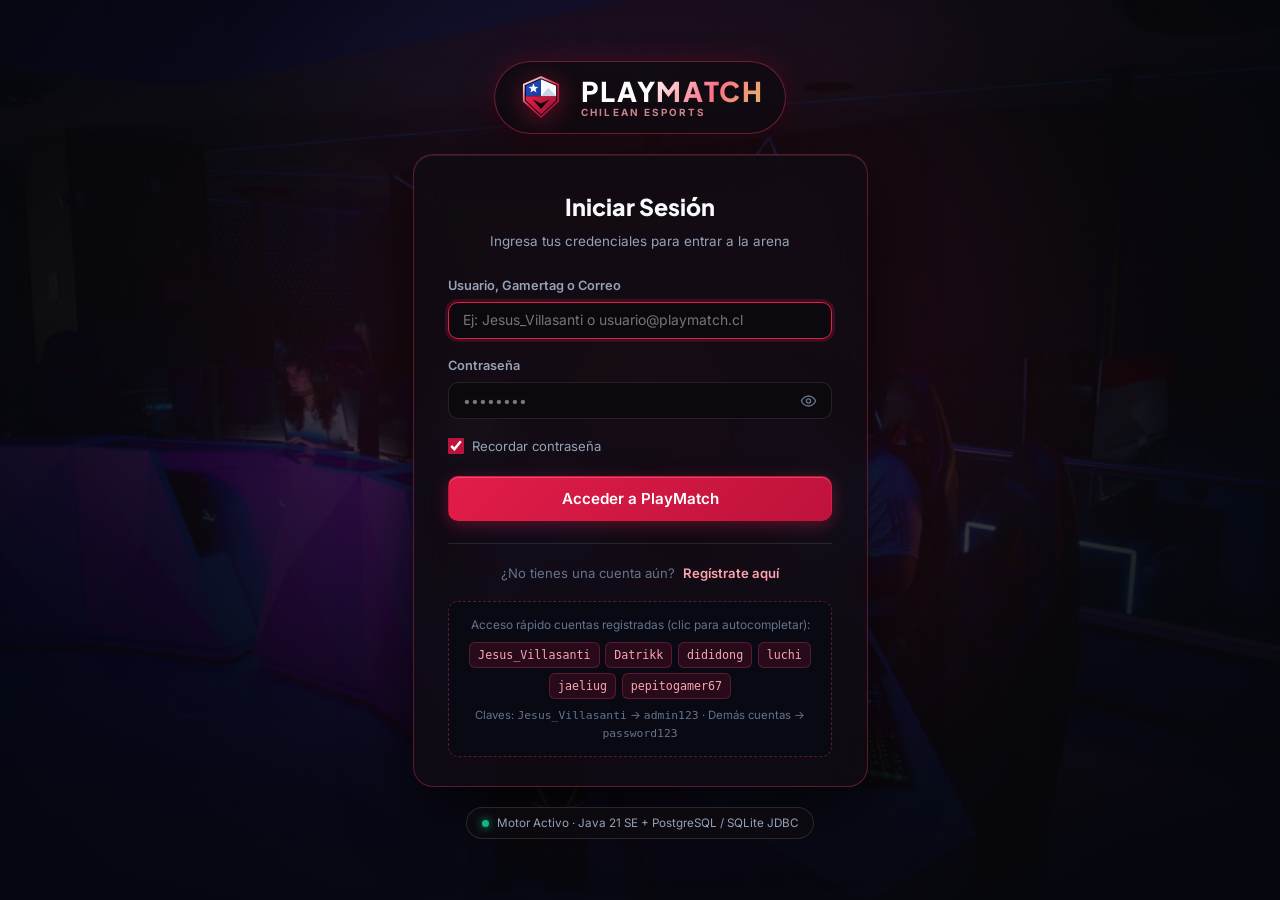
==== commit de7afbb8: "Rediseno Crimson Obsidian, logo chileno CHILEAN ESPORTS, tarjetas minimalistas y logros + clips/anal" ====
--- a/public/index.html
+++ b/public/index.html
@@ -6,7 +6,7 @@
   <title>PlayMatch · Arena Competitiva y Torneos</title>
   <link rel="icon" type="image/svg+xml" href="favicon.svg">
   <link rel="manifest" href="manifest.json">
-  <meta name="theme-color" content="#38bdf8">
+  <meta name="theme-color" content="#e11d48">
   <link rel="stylesheet" href="css/style.css">
   <link rel="preconnect" href="https://fonts.googleapis.com">
   <link rel="preconnect" href="https://fonts.gstatic.com" crossorigin>
@@ -23,25 +23,33 @@
           <div class="pm-logo-crest">
             <svg viewBox="0 0 64 64" fill="none" width="40" height="40">
               <defs>
+                <linearGradient id="pmSNavBlue" x1="10" y1="6" x2="32" y2="32" gradientUnits="userSpaceOnUse">
+                  <stop offset="0%" stop-color="#1d4ed8"/>
+                  <stop offset="100%" stop-color="#1e3a8a"/>
+                </linearGradient>
+                <linearGradient id="pmSNavRed" x1="12" y1="31" x2="54" y2="57" gradientUnits="userSpaceOnUse">
+                  <stop offset="0%" stop-color="#e11d48"/>
+                  <stop offset="100%" stop-color="#9f1239"/>
+                </linearGradient>
                 <linearGradient id="pmShieldNav" x1="8" y1="4" x2="56" y2="60" gradientUnits="userSpaceOnUse">
-                  <stop offset="0%" stop-color="#38bdf8"/>
-                  <stop offset="55%" stop-color="#0ea5e9"/>
-                  <stop offset="100%" stop-color="#fbbf24"/>
-                </linearGradient>
-                <linearGradient id="pmCoreNav" x1="12" y1="8" x2="52" y2="56" gradientUnits="userSpaceOnUse">
-                  <stop offset="0%" stop-color="#0f172a"/>
-                  <stop offset="100%" stop-color="#05080f"/>
+                  <stop offset="0%" stop-color="#f8fafc"/>
+                  <stop offset="50%" stop-color="#e11d48"/>
+                  <stop offset="100%" stop-color="#881337"/>
                 </linearGradient>
               </defs>
-              <path d="M32 3L57 16V41L32 61L7 41V16L32 3Z" fill="url(#pmCoreNav)" stroke="url(#pmShieldNav)" stroke-width="3" stroke-linejoin="round"/>
-              <path d="M32 11.5L36 15.5L32 19.5L28 15.5L32 11.5Z" fill="#fbbf24"/>
-              <path d="M25.5 21.5L46 32L25.5 42.5L30.8 32L25.5 21.5Z" fill="#ffffff"/>
-              <path d="M18 24.5L23 22L20.2 32L23 42L18 39.5L20.4 32L18 24.5Z" fill="#38bdf8"/>
+              <path d="M32 3L57 14V38L32 61L7 38V14L32 3Z" fill="#09070a"/>
+              <path d="M10 15.5L32 6V31H10V15.5Z" fill="url(#pmSNavBlue)"/>
+              <path d="M32 6L54 15.5V31H32V6Z" fill="#f8fafc"/>
+              <path d="M32 31L42.5 18.5L54 31H32Z" fill="#cbd5e1"/>
+              <path d="M10 31H54V37L32 57.5L10 37V31Z" fill="url(#pmSNavRed)"/>
+              <path d="M21 12.2L22.9 17.1L28.1 17.3L24 20.5L25.4 25.6L21 22.7L16.6 25.6L18 20.5L13.9 17.3L19.1 17.1L21 12.2Z" fill="#ffffff"/>
+              <path d="M20 35.5L32 49.5L44 35.5L32 41.5L20 35.5Z" fill="#09070a"/>
+              <path d="M32 3L57 14V38L32 61L7 38V14L32 3Z" stroke="url(#pmShieldNav)" stroke-width="2.6" stroke-linejoin="round"/>
             </svg>
           </div>
           <div class="pm-logo-text-wrap">
             <span class="pm-wordmark">PLAY<span class="pm-wordmark-accent">MATCH</span></span>
-            <span class="pm-wordmark-sub">Esports Network</span>
+            <span class="pm-wordmark-sub">CHILEAN ESPORTS</span>
           </div>
         </a>
 
@@ -153,20 +161,21 @@
 
         <div class="topbar-right">
           <div class="presence-pill-select">
+            <span id="topbar-presence-dot" class="presence-dot-mini online"></span>
             <select id="presence-status-select" class="presence-select" title="Estado de presencia en tiempo real">
-              <option value="ONLINE">🟢 En línea</option>
-              <option value="LOOKING">🔵 Buscando grupo</option>
-              <option value="INGAME">🟡 En partida</option>
+              <option value="ONLINE">En línea</option>
+              <option value="LOOKING">Buscando grupo</option>
+              <option value="INGAME">En partida</option>
             </select>
           </div>
           <div class="topbar-search">
             <svg class="icon" viewBox="0 0 24 24"><circle cx="11" cy="11" r="8"></circle><line x1="21" y1="21" x2="16.65" y2="16.65"></line></svg>
-            <input type="text" id="global-search-input" placeholder="Buscar jugador, juego o correo...">
+            <input type="text" id="global-search-input" placeholder="Buscar jugador, juego...">
           </div>
           <div class="notif-anchor">
             <button class="btn btn-secondary btn-sm" id="btn-quick-invites" title="Notificaciones, DMs y Solicitudes">
               <svg class="icon" viewBox="0 0 24 24"><path d="M6 8a6 6 0 0 1 12 0c0 7 3 9 3 9H3s3-2 3-9"></path><path d="M10.3 21a1.94 1.94 0 0 0 3.4 0"></path></svg>
-              <span id="topbar-invites-text">Invitaciones</span>
+              <span id="topbar-invites-text">Notificaciones</span>
             </button>
             <div id="notifications-popover" class="notif-popover" style="display:none;">
               <div class="notif-popover-header">
@@ -180,7 +189,8 @@
             </div>
           </div>
           <button type="button" class="btn btn-secondary btn-sm" id="btn-install-pwa" style="display:none;" title="Instalar PlayMatch como App">
-            📲 Instalar App
+            <svg class="icon" viewBox="0 0 24 24"><path d="M21 15v4a2 2 0 0 1-2 2H5a2 2 0 0 1-2-2v-4"></path><polyline points="7 10 12 15 17 10"></polyline><line x1="12" y1="15" x2="12" y2="3"></line></svg>
+            Instalar App
           </button>
           <button class="btn btn-primary btn-sm" id="btn-quick-add-game">
             + Nuevo Juego
@@ -198,6 +208,20 @@
               <p class="hero-subtitle">
                 Encuentra escuadras compatibles, explora el catálogo dinámico de juegos e inscríbete en torneos con seguimiento en tiempo real.
               </p>
+              <div class="hero-live-stats">
+                <div class="hero-stat-pill">
+                  <strong id="hero-stat-players">0</strong>
+                  <span>Jugadores activos</span>
+                </div>
+                <div class="hero-stat-pill">
+                  <strong id="hero-stat-lobbies">0</strong>
+                  <span>Lobbies abiertos</span>
+                </div>
+                <div class="hero-stat-pill">
+                  <strong id="hero-stat-tournaments">0</strong>
+                  <span>Torneos activos</span>
+                </div>
+              </div>
               <div class="hero-actions">
                 <button class="btn btn-primary btn-sm" onclick="switchTab('games')">Ver Catálogo de Juegos</button>
                 <button class="btn btn-secondary btn-sm" onclick="switchTab('tournaments')">Torneos y Llaves</button>
@@ -213,31 +237,28 @@
 
         <!-- SECCIÓN 1: BUSCADOR DE JUGADORES (LFG) -->
         <section id="section-lfg" class="app-section">
-          <!-- PANEL DE JUGADORES RECOMENDADOS -->
+          <!-- PANEL DE JUGADORES COMPATIBLES -->
           <div id="ai-recommendations-panel" class="ai-rec-panel">
             <div class="ai-rec-header">
               <div class="ai-rec-title-group">
-                <div class="ai-spark-badge" aria-hidden="true">
-                  <svg class="icon" style="width:20px;height:20px;" viewBox="0 0 24 24"><polygon points="12 2 15.09 8.26 22 9.27 17 14.14 18.18 21.02 12 17.77 5.82 21.02 7 14.14 2 9.27 8.91 8.26 12 2"></polygon></svg>
-                </div>
                 <div>
-                  <h2 style="font-family:var(--font-display);font-size:1.08rem;color:#fff;margin:0;">
-                    Jugadores Recomendados para Ti
+                  <h2 style="font-family:var(--font-display);font-size:1.05rem;color:#fff;margin:0;letter-spacing:-0.01em;">
+                    Jugadores Compatibles
                   </h2>
-                  <p id="ai-rec-summary" style="font-size:0.79rem;color:var(--text-secondary);margin:0.18rem 0 0;">
-                    Sugerencias basadas en tus juegos favoritos, gustos y valoración.
+                  <p id="ai-rec-summary" style="font-size:0.78rem;color:var(--text-secondary);margin:0.16rem 0 0;">
+                    Afinidad por juego principal, horario y reputación.
                   </p>
                 </div>
               </div>
               <div style="display:flex;align-items:center;gap:0.6rem;flex-wrap:wrap;">
-                <button type="button" id="btn-refresh-ai-rec" class="btn btn-secondary btn-sm">Actualizar recomendaciones</button>
+                <button type="button" id="btn-refresh-ai-rec" class="btn btn-secondary btn-sm">Actualizar</button>
               </div>
             </div>
 
             <div id="ai-low-rating-banner" class="ai-warning-banner" style="display:none;"></div>
 
             <div class="ai-suggested-games-row">
-              <span style="font-size:0.73rem;color:var(--text-muted);font-weight:600;text-transform:uppercase;letter-spacing:0.05em;">Juegos según tus gustos:</span>
+              <span style="font-size:0.72rem;color:var(--text-muted);font-weight:600;text-transform:uppercase;letter-spacing:0.05em;">Tus juegos:</span>
               <div id="ai-suggested-games" class="ai-games-pills"></div>
             </div>
 
@@ -410,16 +431,20 @@
                 <div id="ig-typing-indicator" class="ig-typing-indicator" style="display:none;">escribiendo...</div>
 
                 <div class="ig-quick-replies">
-                  <button type="button" class="ig-quick-chip" data-quick-text="¡Hola! ¿Sale partida hoy? 👋">👋 ¡Hola!</button>
-                  <button type="button" class="ig-quick-chip" data-quick-text="¿Jugamos ranked ahora? 🎮">🎮 ¿Jugamos?</button>
-                  <button type="button" class="ig-quick-chip" data-quick-text="GG! Buena partida recién 🔥">🔥 GG!</button>
-                  <button type="button" class="ig-quick-chip" data-quick-text="Conéctate al Discord cuando estés listo 🎙️">🎙️ Discord</button>
+                  <button type="button" class="ig-quick-chip" data-quick-text="¡Hola! ¿Sale partida hoy?">Saludar</button>
+                  <button type="button" class="ig-quick-chip" data-quick-text="¿Jugamos ranked ahora?">¿Jugamos ranked?</button>
+                  <button type="button" class="ig-quick-chip" data-quick-text="¡GG! Buena partida recién">GG</button>
+                  <button type="button" class="ig-quick-chip" data-quick-text="Conéctate al Discord cuando estés listo">Discord listo</button>
                 </div>
 
                 <div class="ig-input-bar" id="ig-dm-input-bar">
-                  <button type="button" id="btn-dm-attach-image" class="btn btn-secondary btn-sm ig-tool-btn" title="Enviar imagen o GIF">📷</button>
+                  <button type="button" id="btn-dm-attach-image" class="btn btn-secondary btn-sm ig-tool-btn" title="Enviar imagen o GIF">
+                    <svg class="icon" viewBox="0 0 24 24"><rect x="3" y="3" width="18" height="18" rx="2" ry="2"></rect><circle cx="8.5" cy="8.5" r="1.5"></circle><polyline points="21 15 16 10 5 21"></polyline></svg>
+                  </button>
                   <input type="file" id="dm-image-file" accept="image/png,image/jpeg,image/webp,image/gif" hidden>
-                  <button type="button" id="btn-dm-share-lobby" class="btn btn-secondary btn-sm ig-tool-btn" title="Compartir invitación a lobby">🎮</button>
+                  <button type="button" id="btn-dm-share-lobby" class="btn btn-secondary btn-sm ig-tool-btn" title="Compartir invitación a lobby">
+                    <svg class="icon" viewBox="0 0 24 24"><rect x="2" y="6" width="20" height="12" rx="2"></rect><path d="M6 12h4m-2-2v4m7-2h.01m3 0h.01"></path></svg>
+                  </button>
                   <input type="text" id="ig-dm-input" class="form-control ig-dm-input" placeholder="Envía un mensaje a tu amigo...">
                   <button type="button" id="ig-dm-send-btn" class="btn btn-primary ig-dm-send-btn">Enviar</button>
                 </div>
@@ -502,8 +527,8 @@
           </div>
 
           <!-- TARJETA PRO PLAYER PASS: PORTADA + IDENTIDAD + FOTO DE PERFIL -->
-          <div class="profile-hero-pass">
-            <div class="profile-pass-cover">
+          <div class="profile-hero-pass" id="profile-hero-pass">
+            <div class="profile-pass-cover" id="profile-pass-cover">
               <div class="profile-pass-cover-grid"></div>
               <div class="profile-pass-cover-top">
                 <span class="profile-pass-tag">PLAYER DOSSIER</span>
@@ -516,12 +541,15 @@
 
             <div class="profile-avatar-card profile-pass-body">
               <div class="profile-avatar-preview-wrap">
-                <div class="profile-avatar-frame">
+                <div class="profile-avatar-frame" id="profile-avatar-frame">
                   <img id="prof-avatar-preview" src="" alt="Foto de perfil" class="profile-avatar-lg">
                   <span class="profile-avatar-live-dot" title="Perfil Activo"></span>
                 </div>
                 <div>
-                  <h3 id="prof-avatar-username" class="profile-pass-username">Jugador PlayMatch</h3>
+                  <div style="display:flex;align-items:center;gap:0.5rem;flex-wrap:wrap;">
+                    <h3 id="prof-avatar-username" class="profile-pass-username">Jugador PlayMatch</h3>
+                    <span id="prof-pass-title-pill" class="title-pill" style="display:none;"></span>
+                  </div>
                   <p id="prof-pass-sub" class="profile-pass-sub">Configura tu rol, rango y región competitiva</p>
                   <div class="profile-status-badges">
                     <span id="prof-phone-badge" class="status-pill pending">Teléfono sin verificar</span>
@@ -685,7 +713,7 @@
                 </div>
               </div>
 
-              <div class="tastes-group" style="margin-bottom:0;">
+              <div class="tastes-group">
                 <span class="form-label">Preferencias de Escuadra y Ambiente</span>
                 <div id="prof-play-prefs-chips" class="tastes-chips-wrap">
                   <button type="button" class="taste-chip" data-value="Dúo">Dúo</button>
@@ -696,8 +724,108 @@
                   <button type="button" class="taste-chip" data-value="Rankeds Tryhard">Rankeds Tryhard</button>
                 </div>
               </div>
+
+              <!-- PERSONALIZACIÓN DE MARCO COMPETITIVO ESTILO LOL -->
+              <div class="tastes-group" style="margin-bottom:0;">
+                <div style="display:flex;justify-content:space-between;align-items:center;gap:0.5rem;flex-wrap:wrap;margin-bottom:0.45rem;">
+                  <span class="form-label" style="margin:0;">Marco Personalizado de Tarjeta y Avatar (Estilo Clasificatoria)</span>
+                  <span id="prof-card-frame-active-label" style="font-size:0.74rem;color:var(--color-cyan);font-weight:600;">Marco activo: Titanio Base</span>
+                </div>
+                <input type="hidden" id="prof-card-frame-value" value="NONE">
+                <div id="prof-card-frame-picker" class="frame-picker-grid">
+                  <button type="button" class="frame-swatch card-frame-none active" data-frame="NONE">
+                    <span class="frame-swatch-preview"></span>
+                    <span class="frame-swatch-name">Titanio</span>
+                  </button>
+                  <button type="button" class="frame-swatch card-frame-gold" data-frame="GOLD">
+                    <span class="frame-swatch-preview"></span>
+                    <span class="frame-swatch-name">Oro Imperial</span>
+                  </button>
+                  <button type="button" class="frame-swatch card-frame-emerald" data-frame="EMERALD">
+                    <span class="frame-swatch-preview"></span>
+                    <span class="frame-swatch-name">Esmeralda</span>
+                  </button>
+                  <button type="button" class="frame-swatch card-frame-ruby" data-frame="RUBY">
+                    <span class="frame-swatch-preview"></span>
+                    <span class="frame-swatch-name">Rubí Carmesí</span>
+                  </button>
+                  <button type="button" class="frame-swatch card-frame-diamond" data-frame="DIAMOND">
+                    <span class="frame-swatch-preview"></span>
+                    <span class="frame-swatch-name">Diamante</span>
+                  </button>
+                  <button type="button" class="frame-swatch card-frame-challenger" data-frame="CHALLENGER">
+                    <span class="frame-swatch-preview"></span>
+                    <span class="frame-swatch-name">Retador</span>
+                  </button>
+                </div>
+              </div>
+
+              <!-- LOGROS Y TÍTULOS DESBLOQUEABLES (PUNTO 2) -->
+              <div class="tastes-group" style="margin-top:1.1rem;margin-bottom:0;padding-top:1rem;border-top:1px solid var(--border-color);">
+                <div style="display:flex;justify-content:space-between;align-items:center;gap:0.5rem;flex-wrap:wrap;margin-bottom:0.55rem;">
+                  <span class="form-label" style="margin:0;">Logros y Títulos Equipables</span>
+                  <span id="prof-equipped-title-label" style="font-size:0.74rem;color:var(--color-primary-light);font-weight:600;">Título activo: Ninguno</span>
+                </div>
+                <input type="hidden" id="prof-equipped-title-value" value="">
+                <div id="prof-title-picker" class="achievements-grid"></div>
+              </div>
             </div>
           </form>
+
+          <!-- PUNTO 6: RENDIMIENTO COMPETITIVO + CLIPS / HIGHLIGHTS -->
+          <div class="profile-two-col" style="margin-top:1.15rem;">
+            <div id="profile-analytics-panel" class="profile-panel">
+              <div style="display:flex;justify-content:space-between;align-items:center;margin-bottom:0.5rem;">
+                <h3 style="font-family:var(--font-display);font-size:1rem;">Rendimiento Competitivo</h3>
+                <span id="analytics-winrate-pill" class="status-pill verified">0% Win Rate</span>
+              </div>
+              <div class="analytics-kpi-grid">
+                <div class="analytics-kpi-card">
+                  <strong id="stat-kpi-tourneys">0</strong>
+                  <span>Torneos</span>
+                </div>
+                <div class="analytics-kpi-card">
+                  <strong id="stat-kpi-wins">0</strong>
+                  <span>Victorias</span>
+                </div>
+                <div class="analytics-kpi-card">
+                  <strong id="stat-kpi-friends">0</strong>
+                  <span>Amigos</span>
+                </div>
+                <div class="analytics-kpi-card">
+                  <strong id="stat-kpi-clips">0</strong>
+                  <span>Highlights</span>
+                </div>
+              </div>
+              <div style="margin-top:0.85rem;">
+                <div style="font-size:0.73rem;color:var(--text-muted);font-weight:600;margin-bottom:0.45rem;">Distribución de Reseñas</div>
+                <div id="prof-star-breakdown" class="star-breakdown-list"></div>
+              </div>
+              <div style="margin-top:0.85rem;">
+                <div style="font-size:0.73rem;color:var(--text-muted);font-weight:600;margin-bottom:0.45rem;">Compañeros Recientes</div>
+                <div id="prof-recent-teammates" class="recent-mates-strip"></div>
+              </div>
+            </div>
+
+            <div id="profile-clips-panel" class="profile-panel">
+              <div style="display:flex;justify-content:space-between;align-items:center;margin-bottom:0.45rem;">
+                <h3 style="font-family:var(--font-display);font-size:1rem;">Mis Clips y Highlights</h3>
+                <span class="privacy-pill">Dossier Público</span>
+              </div>
+              <p style="font-size:0.76rem;color:var(--text-muted);margin-bottom:0.75rem;">
+                Comparte jugadas de YouTube, Twitch o Medal para destacar en tu perfil público.
+              </p>
+              <div class="clip-add-form">
+                <input type="text" id="clip-title-input" class="form-control" placeholder="Ej: Clutch 1v3 Ascent · Omen">
+                <div class="clip-add-row">
+                  <input type="url" id="clip-url-input" class="form-control" placeholder="https://www.youtube.com/watch?v=...">
+                  <select id="clip-game-select" class="form-select" style="width:140px;flex-shrink:0;"></select>
+                  <button type="button" id="btn-add-clip" class="btn btn-primary btn-sm" style="flex-shrink:0;">+ Agregar</button>
+                </div>
+              </div>
+              <div id="prof-clips-list" class="prof-clips-list"></div>
+            </div>
+          </div>
 
           <!-- APARTADO DEDICADO: CONECTAR CUENTA DE DISCORD -->
           <div id="discord-connect-panel" class="discord-connect-panel">
@@ -979,8 +1107,8 @@
 
   <!-- MODAL: DOSSIER PÚBLICO DEL JUGADOR -->
   <div id="public-profile-modal" class="modal-overlay">
-    <div class="modal-card modal-card-wide">
-      <div class="dossier-cover">
+    <div class="modal-card modal-card-wide" id="public-profile-card">
+      <div class="dossier-cover" id="dossier-cover">
         <div class="dossier-cover-top">
           <span class="profile-pass-tag">PLAYER DOSSIER</span>
           <button id="public-profile-close-btn" class="btn-close">&times;</button>
@@ -988,13 +1116,14 @@
       </div>
       <div class="dossier-body">
         <div class="dossier-header-row">
-          <div class="dossier-avatar-wrap">
+          <div class="dossier-avatar-wrap" id="dossier-avatar-wrap">
             <img id="dossier-avatar" src="" alt="Jugador" class="dossier-avatar">
             <span id="dossier-presence-dot" class="presence-dot-lg offline"></span>
           </div>
           <div class="dossier-identity">
             <div style="display:flex;align-items:center;gap:0.55rem;flex-wrap:wrap;">
               <h2 id="dossier-username" style="margin:0;font-size:1.35rem;color:#fff;">@jugador</h2>
+              <span id="dossier-title-pill" class="title-pill" style="display:none;"></span>
               <span id="dossier-verified-pill" class="status-pill pending" style="display:none;">Verificado</span>
               <span id="dossier-presence-label" class="presence-text-pill">Desconectado</span>
             </div>
@@ -1021,6 +1150,11 @@
           <button type="button" id="dossier-btn-rate" class="btn btn-secondary btn-sm">Valorar ★</button>
           <button type="button" id="dossier-btn-report" class="btn btn-secondary btn-sm">Reportar</button>
           <button type="button" id="dossier-btn-block" class="btn btn-secondary btn-sm">Bloquear</button>
+        </div>
+
+        <div id="dossier-clips-section" class="dossier-reviews-section" style="display:none;margin-bottom:0.85rem;">
+          <h4 style="margin:0 0 0.5rem;font-size:0.88rem;color:#fff;">Highlights y Jugadas</h4>
+          <div id="dossier-clips-list" class="dossier-clips-grid"></div>
         </div>
 
         <div class="dossier-reviews-section">
--- a/public/css/style.css
+++ b/public/css/style.css
@@ -6,18 +6,18 @@
 
 :root {
   /* Lienzo y superficies en escala carbono / obsidiana */
-  --bg-main: #05080f;
-  --bg-elevated: #0a101d;
-  --bg-sidebar: rgba(8, 13, 24, 0.94);
-  --bg-card: rgba(13, 19, 33, 0.82);
-  --bg-card-solid: #0d1321;
-  --bg-input: #070b14;
-  --bg-hover: rgba(56, 189, 248, 0.1);
+  --bg-main: #09070a;
+  --bg-elevated: #120e14;
+  --bg-sidebar: rgba(15, 11, 16, 0.94);
+  --bg-card: rgba(22, 16, 23, 0.82);
+  --bg-card-solid: #161118;
+  --bg-input: #0c090e;
+  --bg-hover: rgba(244, 63, 94, 0.1);
 
   /* Bordes metálicos y luminosos */
-  --border-color: rgba(148, 163, 184, 0.16);
-  --border-hover: rgba(56, 189, 248, 0.42);
-  --border-focus: #0ea5e9;
+  --border-color: rgba(161, 161, 170, 0.16);
+  --border-hover: rgba(244, 63, 94, 0.42);
+  --border-focus: #e11d48;
 
   /* Tipografía */
   --text-primary: #f8fafc;
@@ -25,13 +25,13 @@
   --text-muted: #64748b;
 
   /* Acentos de marca: Electric Cyan + Sapphire + Champagne Gold */
-  --color-primary: #0284c7;
-  --color-primary-bright: #0ea5e9;
-  --color-primary-hover: #0369a1;
-  --color-primary-light: #7dd3fc;
-  --color-cyan: #22d3ee;
-  --color-gold: #fbbf24;
-  --color-primary-soft: rgba(14, 165, 233, 0.16);
+  --color-primary: #be123c;
+  --color-primary-bright: #e11d48;
+  --color-primary-hover: #9f1239;
+  --color-primary-light: #fda4af;
+  --color-cyan: #fb7185;
+  --color-gold: #e5b869;
+  --color-primary-soft: rgba(225, 29, 72, 0.16);
 
   /* Semánticos */
   --color-success: #10b981;
@@ -46,7 +46,7 @@
   --radius-xl: 20px;
 
   --shadow-card: 0 14px 34px rgba(0, 0, 0, 0.42), inset 0 1px 0 rgba(255, 255, 255, 0.05);
-  --shadow-glow: 0 0 32px rgba(14, 165, 233, 0.22);
+  --shadow-glow: 0 0 32px rgba(225, 29, 72, 0.22);
   --transition: all 0.2s cubic-bezier(0.16, 1, 0.3, 1);
 }
 
@@ -63,8 +63,8 @@
 body {
   background-color: var(--bg-main);
   background-image:
-    radial-gradient(ellipse 80% 50% at 15% -10%, rgba(14, 165, 233, 0.15), transparent),
-    radial-gradient(ellipse 55% 38% at 92% 12%, rgba(251, 191, 36, 0.07), transparent);
+    radial-gradient(ellipse 80% 50% at 15% -10%, rgba(225, 29, 72, 0.15), transparent),
+    radial-gradient(ellipse 55% 38% at 92% 12%, rgba(229, 184, 105, 0.07), transparent);
   background-attachment: fixed;
   color: var(--text-primary);
   font-family: var(--font-sans);
@@ -77,11 +77,11 @@
 ::-webkit-scrollbar { width: 7px; height: 7px; }
 ::-webkit-scrollbar-track { background: transparent; }
 ::-webkit-scrollbar-thumb {
-  background: rgba(56, 189, 248, 0.28);
+  background: rgba(244, 63, 94, 0.28);
   border-radius: 99px;
 }
 ::-webkit-scrollbar-thumb:hover {
-  background: rgba(56, 189, 248, 0.52);
+  background: rgba(244, 63, 94, 0.52);
 }
 
 /* =====================================================================
@@ -114,7 +114,7 @@
   display: flex;
   align-items: center;
   justify-content: center;
-  filter: drop-shadow(0 4px 12px rgba(14, 165, 233, 0.42));
+  filter: drop-shadow(0 4px 12px rgba(225, 29, 72, 0.42));
   transition: transform 0.25s ease;
   flex-shrink: 0;
 }
@@ -138,7 +138,7 @@
 }
 
 .pm-wordmark-accent {
-  background: linear-gradient(120deg, #e0f2fe 0%, #38bdf8 52%, #fbbf24 100%);
+  background: linear-gradient(120deg, #fff1f2 0%, #fb7185 52%, #e5b869 100%);
   -webkit-background-clip: text;
   -webkit-text-fill-color: transparent;
   background-clip: text;
@@ -268,8 +268,8 @@
 }
 
 .nav-tab-btn.active {
-  background: linear-gradient(90deg, rgba(14, 165, 233, 0.2) 0%, rgba(251, 191, 36, 0.05) 100%);
-  border-color: rgba(56, 189, 248, 0.38);
+  background: linear-gradient(90deg, rgba(225, 29, 72, 0.2) 0%, rgba(229, 184, 105, 0.05) 100%);
+  border-color: rgba(244, 63, 94, 0.38);
   color: #ffffff;
   font-weight: 600;
   box-shadow: inset 3px 0 0 var(--color-cyan);
@@ -282,7 +282,7 @@
 .nav-count-badge {
   font-size: 0.7rem;
   font-weight: 700;
-  background: rgba(14, 165, 233, 0.18);
+  background: rgba(225, 29, 72, 0.18);
   color: var(--color-primary-light);
   padding: 0.1rem 0.45rem;
   border-radius: 99px;
@@ -312,7 +312,7 @@
   width: 36px;
   height: 36px;
   border-radius: var(--radius-sm);
-  border: 1px solid rgba(56, 189, 248, 0.45);
+  border: 1px solid rgba(244, 63, 94, 0.45);
   background: var(--bg-main);
   flex-shrink: 0;
 }
@@ -363,20 +363,21 @@
   position: sticky;
   top: 0;
   z-index: 40;
-  background: rgba(9, 7, 19, 0.82);
+  background: rgba(9, 7, 19, 0.85);
   backdrop-filter: blur(16px);
   border-bottom: 1px solid var(--border-color);
-  padding: 0.85rem 2rem;
+  padding: 0.78rem 1.75rem;
   display: flex;
   align-items: center;
   justify-content: space-between;
-  gap: 1rem;
+  gap: 0.85rem;
 }
 
 .topbar-left {
   display: flex;
   align-items: center;
-  gap: 0.9rem;
+  gap: 0.85rem;
+  min-width: 0;
 }
 
 .mobile-menu-btn {
@@ -392,32 +393,38 @@
 .topbar-breadcrumb {
   display: flex;
   flex-direction: column;
+  min-width: 0;
 }
 
 .topbar-kicker {
-  font-size: 0.68rem;
+  font-size: 0.66rem;
   text-transform: uppercase;
   letter-spacing: 0.1em;
   color: var(--color-cyan);
   font-weight: 700;
+  line-height: 1.2;
 }
 
 .topbar-title {
   font-family: var(--font-display);
-  font-size: 1.15rem;
+  font-size: 1.08rem;
   font-weight: 700;
   color: var(--text-primary);
+  white-space: nowrap;
+  overflow: hidden;
+  text-overflow: ellipsis;
 }
 
 .topbar-right {
   display: flex;
   align-items: center;
-  gap: 0.75rem;
+  gap: 0.55rem;
+  flex-shrink: 0;
 }
 
 .topbar-search {
   position: relative;
-  width: 250px;
+  width: 210px;
 }
 
 .topbar-search .icon {
@@ -444,7 +451,7 @@
 
 .topbar-search input:focus {
   border-color: var(--border-focus);
-  box-shadow: 0 0 0 3px rgba(14, 165, 233, 0.18);
+  box-shadow: 0 0 0 3px rgba(225, 29, 72, 0.18);
 }
 
 .container {
@@ -466,7 +473,7 @@
 
 .hero-banner {
   background: linear-gradient(135deg, rgba(13, 24, 46, 0.94) 0%, rgba(7, 11, 20, 0.96) 100%);
-  border: 1px solid rgba(56, 189, 248, 0.28);
+  border: 1px solid rgba(244, 63, 94, 0.28);
   border-radius: var(--radius-xl);
   padding: 1.75rem 2rem;
   display: grid;
@@ -485,7 +492,7 @@
   right: -60px;
   width: 240px;
   height: 240px;
-  background: radial-gradient(circle, rgba(251, 191, 36, 0.14), transparent 70%);
+  background: radial-gradient(circle, rgba(229, 184, 105, 0.14), transparent 70%);
   pointer-events: none;
 }
 
@@ -532,7 +539,7 @@
   position: relative;
   border-radius: var(--radius-lg);
   overflow: hidden;
-  border: 1px solid rgba(56, 189, 248, 0.25);
+  border: 1px solid rgba(244, 63, 94, 0.25);
   height: 205px;
   box-shadow: 0 12px 28px rgba(0, 0, 0, 0.5);
 }
@@ -552,7 +559,7 @@
 .hero-image-overlay {
   position: absolute;
   inset: 0;
-  background: linear-gradient(160deg, rgba(14, 165, 233, 0.22) 0%, rgba(5, 8, 15, 0.58) 100%);
+  background: linear-gradient(160deg, rgba(225, 29, 72, 0.22) 0%, rgba(9, 7, 10, 0.58) 100%);
   pointer-events: none;
 }
 
@@ -660,19 +667,19 @@
 }
 
 .btn-primary {
-  background: linear-gradient(135deg, #0ea5e9 0%, #0284c7 100%);
+  background: linear-gradient(135deg, #e11d48 0%, #be123c 100%);
   color: #ffffff;
-  box-shadow: 0 4px 16px rgba(14, 165, 233, 0.34), inset 0 1px 0 rgba(255, 255, 255, 0.22);
+  box-shadow: 0 4px 16px rgba(225, 29, 72, 0.34), inset 0 1px 0 rgba(255, 255, 255, 0.22);
 }
 
 .btn-primary:hover {
-  background: linear-gradient(135deg, #38bdf8 0%, #0ea5e9 100%);
+  background: linear-gradient(135deg, #fb7185 0%, #e11d48 100%);
   transform: translateY(-1px);
-  box-shadow: 0 6px 22px rgba(14, 165, 233, 0.48);
+  box-shadow: 0 6px 22px rgba(225, 29, 72, 0.48);
 }
 
 .btn-secondary {
-  background: rgba(13, 19, 33, 0.88);
+  background: rgba(22, 16, 23, 0.88);
   border-color: var(--border-color);
   color: var(--text-primary);
 }
@@ -720,7 +727,7 @@
 
 .form-control:focus, .form-select:focus, .form-textarea:focus {
   border-color: var(--border-focus);
-  box-shadow: 0 0 0 3px rgba(14, 165, 233, 0.2);
+  box-shadow: 0 0 0 3px rgba(225, 29, 72, 0.2);
 }
 
 .form-label {
@@ -768,49 +775,55 @@
 }
 
 .player-card {
-  background: linear-gradient(180deg, rgba(16, 24, 42, 0.92) 0%, rgba(10, 15, 27, 0.96) 100%);
-  backdrop-filter: blur(12px);
-  border: 1px solid var(--border-color);
+  background: rgba(18, 13, 20, 0.94);
+  border: 1px solid rgba(255, 255, 255, 0.08);
   border-radius: var(--radius-lg);
   overflow: hidden;
   display: flex;
   flex-direction: column;
-  box-shadow: var(--shadow-card);
-  transition: var(--transition);
+  box-shadow: 0 8px 24px rgba(0, 0, 0, 0.35);
+  transition: transform 0.18s ease, border-color 0.2s ease, box-shadow 0.2s ease;
 }
 
 .player-card:hover {
-  border-color: var(--border-hover);
-  transform: translateY(-3px);
-  box-shadow: 0 18px 40px rgba(0, 0, 0, 0.55), 0 0 26px rgba(14, 165, 233, 0.14);
+  border-color: rgba(225, 29, 72, 0.42);
+  transform: translateY(-2px);
+  box-shadow: 0 14px 30px rgba(0, 0, 0, 0.48);
 }
 
 .player-card-cover {
-  height: 52px;
-  padding: 0 1.15rem;
-  display: flex;
-  align-items: center;
-  justify-content: flex-end;
+  height: 46px;
+  padding: 0.5rem 1.05rem;
+  display: flex;
+  align-items: center;
+  justify-content: space-between;
   gap: 0.45rem;
-  background:
-    linear-gradient(125deg, rgba(14, 165, 233, 0.24) 0%, rgba(15, 23, 42, 0.9) 58%, rgba(251, 191, 36, 0.14) 100%),
-    repeating-linear-gradient(135deg, rgba(255, 255, 255, 0.025) 0 2px, transparent 2px 10px);
-  border-bottom: 1px solid rgba(56, 189, 248, 0.22);
+  background-color: #120d14;
+  background-size: cover;
+  background-position: center;
+  border-bottom: 1px solid rgba(255, 255, 255, 0.06);
+  position: relative;
 }
 
 .player-card-body {
-  padding: 0 1.25rem 1.25rem;
+  padding: 0.9rem 1.15rem 1.1rem;
   display: flex;
   flex-direction: column;
   flex: 1;
+  position: relative;
+  z-index: 2;
 }
 
 .player-card-header {
   display: flex;
-  align-items: flex-end;
-  gap: 0.85rem;
-  margin-top: -26px;
-  margin-bottom: 0.95rem;
+  align-items: center;
+  gap: 0.8rem;
+  margin-bottom: 0.8rem;
+}
+
+.player-card-header > div:last-child {
+  min-width: 0;
+  flex: 1;
 }
 
 .player-avatar-wrap {
@@ -819,12 +832,11 @@
 }
 
 .player-avatar {
-  width: 56px;
-  height: 56px;
-  border-radius: 14px;
-  border: 2px solid #38bdf8;
+  width: 48px;
+  height: 48px;
+  border-radius: 12px;
+  border: 1.5px solid rgba(255, 255, 255, 0.14);
   background: var(--bg-input);
-  box-shadow: 0 8px 20px rgba(0, 0, 0, 0.55);
   display: block;
 }
 
@@ -836,7 +848,7 @@
   height: 12px;
   border-radius: 50%;
   background: #10b981;
-  border: 2px solid #0b1120;
+  border: 2px solid #120d14;
   box-shadow: 0 0 8px rgba(16, 185, 129, 0.75);
 }
 
@@ -864,7 +876,7 @@
   display: inline-block;
   background-color: var(--color-primary-soft);
   color: var(--color-primary-light);
-  border: 1px solid rgba(56, 189, 248, 0.35);
+  border: 1px solid rgba(244, 63, 94, 0.35);
 }
 
 .badge-game.valorant { color: #fda4af; background: rgba(244, 63, 94, 0.14); border-color: rgba(244, 63, 94, 0.3); }
@@ -872,43 +884,53 @@
 .badge-game.cs2 { color: #fcd34d; background: rgba(245, 158, 11, 0.14); border-color: rgba(245, 158, 11, 0.28); }
 .badge-game.rocket-league { color: #67e8f9; background: rgba(6, 182, 212, 0.14); border-color: rgba(6, 182, 212, 0.32); }
 
-.player-data-table {
-  background: rgba(6, 10, 18, 0.78);
-  border: 1px solid rgba(148, 163, 184, 0.14);
-  border-radius: var(--radius-md);
-  padding: 0.72rem 0.85rem;
-  margin-bottom: 0.9rem;
+.player-specs-minimal {
   display: grid;
-  grid-template-columns: 1fr 1fr;
-  gap: 0.62rem;
-}
-
-.player-data-cell {
-  border-left: 2px solid rgba(56, 189, 248, 0.42);
+  grid-template-columns: repeat(3, minmax(0, 1fr));
+  gap: 0.5rem;
+  padding: 0.58rem 0;
+  margin-bottom: 0.72rem;
+  border-top: 1px solid rgba(255, 255, 255, 0.07);
+  border-bottom: 1px solid rgba(255, 255, 255, 0.07);
+}
+
+.player-spec-item {
+  min-width: 0;
+}
+
+.player-spec-item + .player-spec-item {
+  border-left: 1px solid rgba(255, 255, 255, 0.07);
   padding-left: 0.55rem;
 }
 
-.player-data-cell span {
+.player-spec-item span {
   display: block;
-  font-size: 0.64rem;
+  font-size: 0.62rem;
   color: var(--text-muted);
   text-transform: uppercase;
   letter-spacing: 0.06em;
-  font-weight: 700;
-}
-
-.player-data-cell strong {
-  font-size: 0.81rem;
+  font-weight: 600;
+}
+
+.player-spec-item strong {
+  display: block;
+  font-size: 0.78rem;
   font-weight: 600;
   color: var(--text-primary);
+  white-space: nowrap;
+  overflow: hidden;
+  text-overflow: ellipsis;
 }
 
 .player-bio-snippet {
-  font-size: 0.81rem;
+  font-size: 0.79rem;
+  line-height: 1.45;
   color: var(--text-secondary);
-  border-left: 2px solid rgba(251, 191, 36, 0.42);
-  padding-left: 0.65rem;
-  margin-bottom: 0.95rem;
+  margin-bottom: 0.75rem;
+  display: -webkit-box;
+  -webkit-line-clamp: 2;
+  -webkit-box-orient: vertical;
+  overflow: hidden;
   flex: 1;
 }
 
@@ -1251,9 +1273,9 @@
   letter-spacing: 0.04em;
   padding: 0.12rem 0.42rem;
   border-radius: 99px;
-  background: rgba(14, 165, 233, 0.2);
+  background: rgba(225, 29, 72, 0.2);
   color: var(--color-primary-light);
-  border: 1px solid rgba(56, 189, 248, 0.34);
+  border: 1px solid rgba(244, 63, 94, 0.34);
   flex-shrink: 0;
 }
 
@@ -1283,7 +1305,7 @@
 
 .channel-list-item.active {
   background: var(--color-primary-soft);
-  border-color: rgba(56, 189, 248, 0.36);
+  border-color: rgba(244, 63, 94, 0.36);
   color: #fff;
   font-weight: 600;
 }
@@ -1349,8 +1371,8 @@
 }
 
 .message-card.own .msg-body-wrapper {
-  background: rgba(14, 165, 233, 0.18);
-  border-color: rgba(56, 189, 248, 0.42);
+  background: rgba(225, 29, 72, 0.18);
+  border-color: rgba(244, 63, 94, 0.42);
 }
 
 .msg-meta-line {
@@ -1365,8 +1387,8 @@
 .msg-meta-line span { color: var(--text-muted); font-size: 0.69rem; }
 .msg-invite-btn {
   margin-left: auto;
-  background: rgba(14, 165, 233, 0.14);
-  border: 1px solid rgba(56, 189, 248, 0.35);
+  background: rgba(225, 29, 72, 0.14);
+  border: 1px solid rgba(244, 63, 94, 0.35);
   color: var(--color-primary-light);
   font-size: 0.67rem;
   font-weight: 600;
@@ -1495,7 +1517,7 @@
 }
 
 .db-data-table tr:hover td {
-  background: rgba(14, 165, 233, 0.08);
+  background: rgba(225, 29, 72, 0.08);
   color: var(--text-primary);
 }
 
@@ -1509,8 +1531,8 @@
 }
 
 .role-pill.ADMIN {
-  background: rgba(251, 191, 36, 0.16);
-  color: #fbbf24;
+  background: rgba(229, 184, 105, 0.16);
+  color: #e5b869;
 }
 
 /* =====================================================================
@@ -1519,7 +1541,7 @@
 .modal-overlay {
   position: fixed;
   inset: 0;
-  background: rgba(5, 8, 15, 0.8);
+  background: rgba(9, 7, 10, 0.8);
   backdrop-filter: blur(6px);
   display: none;
   align-items: center;
@@ -1530,7 +1552,7 @@
 
 .modal-card {
   background: var(--bg-card-solid);
-  border: 1px solid rgba(56, 189, 248, 0.35);
+  border: 1px solid rgba(244, 63, 94, 0.35);
   border-radius: var(--radius-lg);
   padding: 1.65rem;
   width: 100%;
@@ -1590,8 +1612,8 @@
   justify-content: center;
   padding: 2rem 1.25rem;
   background:
-    radial-gradient(circle at 20% 20%, rgba(14, 165, 233, 0.2) 0%, transparent 45%),
-    radial-gradient(circle at 80% 80%, rgba(251, 191, 36, 0.1) 0%, transparent 45%),
+    radial-gradient(circle at 20% 20%, rgba(225, 29, 72, 0.2) 0%, transparent 45%),
+    radial-gradient(circle at 80% 80%, rgba(229, 184, 105, 0.1) 0%, transparent 45%),
     var(--bg-main);
 }
 
@@ -1605,7 +1627,7 @@
   justify-content: center;
   padding: 2rem 1.25rem;
   overflow-x: hidden;
-  background: #05080f;
+  background: #09070a;
 }
 
 .login-bg-video {
@@ -1624,8 +1646,8 @@
   inset: 0;
   z-index: 1;
   background:
-    radial-gradient(circle at 50% 42%, rgba(14, 165, 233, 0.16) 0%, rgba(5, 8, 15, 0.68) 62%, rgba(3, 6, 12, 0.9) 100%),
-    linear-gradient(180deg, rgba(6, 10, 18, 0.55) 0%, rgba(5, 8, 15, 0.32) 48%, rgba(4, 7, 13, 0.8) 100%);
+    radial-gradient(circle at 50% 42%, rgba(225, 29, 72, 0.16) 0%, rgba(9, 7, 10, 0.68) 62%, rgba(3, 6, 12, 0.9) 100%),
+    linear-gradient(180deg, rgba(12, 9, 14, 0.55) 0%, rgba(9, 7, 10, 0.32) 48%, rgba(4, 7, 13, 0.8) 100%);
   pointer-events: none;
 }
 
@@ -1649,10 +1671,10 @@
   padding: 0.65rem 1.35rem;
   border-radius: 99px;
   text-decoration: none;
-  background: rgba(8, 13, 24, 0.72);
+  background: rgba(15, 11, 16, 0.72);
   backdrop-filter: blur(18px);
-  border: 1px solid rgba(56, 189, 248, 0.4);
-  box-shadow: 0 12px 35px rgba(0, 0, 0, 0.55), 0 0 28px rgba(14, 165, 233, 0.22);
+  border: 1px solid rgba(244, 63, 94, 0.4);
+  box-shadow: 0 12px 35px rgba(0, 0, 0, 0.55), 0 0 28px rgba(225, 29, 72, 0.22);
 }
 
 .login-brand-crest {
@@ -1663,10 +1685,10 @@
 .login-glass-card {
   width: 100%;
   padding: 2.15rem 2.15rem 1.85rem;
-  background: rgba(9, 14, 26, 0.82);
+  background: rgba(17, 12, 19, 0.82);
   backdrop-filter: blur(22px);
   -webkit-backdrop-filter: blur(22px);
-  border: 1px solid rgba(56, 189, 248, 0.32);
+  border: 1px solid rgba(244, 63, 94, 0.32);
   border-radius: var(--radius-xl);
   box-shadow: 0 28px 65px rgba(0, 0, 0, 0.72), inset 0 1px 0 rgba(255, 255, 255, 0.08);
 }
@@ -1677,7 +1699,7 @@
   gap: 0.5rem;
   padding: 0.36rem 0.9rem;
   border-radius: 99px;
-  background: rgba(8, 13, 24, 0.75);
+  background: rgba(15, 11, 16, 0.75);
   backdrop-filter: blur(12px);
   border: 1px solid rgba(255, 255, 255, 0.12);
   font-size: 0.73rem;
@@ -1691,10 +1713,10 @@
   grid-template-columns: 1.05fr 1fr;
   background: rgba(11, 16, 29, 0.9);
   backdrop-filter: blur(20px);
-  border: 1px solid rgba(56, 189, 248, 0.3);
+  border: 1px solid rgba(244, 63, 94, 0.3);
   border-radius: var(--radius-xl);
   overflow: hidden;
-  box-shadow: 0 32px 70px rgba(0, 0, 0, 0.7), 0 0 40px rgba(14, 165, 233, 0.14);
+  box-shadow: 0 32px 70px rgba(0, 0, 0, 0.7), 0 0 40px rgba(225, 29, 72, 0.14);
   animation: fadeInAuth 0.4s cubic-bezier(0.16, 1, 0.3, 1);
 }
 
@@ -1718,8 +1740,8 @@
   content: '';
   position: absolute;
   inset: 0;
-  background-image: linear-gradient(rgba(56, 189, 248, 0.05) 1px, transparent 1px),
-                    linear-gradient(90deg, rgba(56, 189, 248, 0.05) 1px, transparent 1px);
+  background-image: linear-gradient(rgba(244, 63, 94, 0.05) 1px, transparent 1px),
+                    linear-gradient(90deg, rgba(244, 63, 94, 0.05) 1px, transparent 1px);
   background-size: 28px 28px;
   pointer-events: none;
 }
@@ -1757,7 +1779,7 @@
   align-items: flex-start;
   gap: 0.85rem;
   background: rgba(7, 11, 20, 0.56);
-  border: 1px solid rgba(56, 189, 248, 0.18);
+  border: 1px solid rgba(244, 63, 94, 0.18);
   padding: 0.85rem 1rem;
   border-radius: var(--radius-md);
 }
@@ -1766,7 +1788,7 @@
   width: 32px;
   height: 32px;
   border-radius: var(--radius-sm);
-  background: rgba(14, 165, 233, 0.2);
+  background: rgba(225, 29, 72, 0.2);
   color: var(--color-cyan);
   display: flex;
   align-items: center;
@@ -1913,7 +1935,7 @@
   margin-top: 1.15rem;
   padding: 0.85rem;
   background: rgba(7, 11, 20, 0.72);
-  border: 1px dashed rgba(56, 189, 248, 0.35);
+  border: 1px dashed rgba(244, 63, 94, 0.35);
   border-radius: var(--radius-md);
   font-size: 0.74rem;
   color: var(--text-muted);
@@ -1933,8 +1955,8 @@
   font-family: monospace;
   font-size: 0.73rem;
   color: var(--color-primary-light);
-  background: rgba(14, 165, 233, 0.14);
-  border: 1px solid rgba(56, 189, 248, 0.28);
+  background: rgba(225, 29, 72, 0.14);
+  border: 1px solid rgba(244, 63, 94, 0.28);
   padding: 0.15rem 0.5rem;
   border-radius: var(--radius-sm);
   cursor: pointer;
@@ -1942,7 +1964,7 @@
 }
 
 .demo-user-pill:hover {
-  background: rgba(14, 165, 233, 0.3);
+  background: rgba(225, 29, 72, 0.3);
   color: #fff;
 }
 
@@ -2006,11 +2028,11 @@
    ========================================================= */
 .profile-hero-pass {
   background: var(--bg-card);
-  border: 1px solid rgba(56, 189, 248, 0.28);
+  border: 1px solid rgba(244, 63, 94, 0.28);
   border-radius: var(--radius-xl);
   overflow: hidden;
   margin-bottom: 1.45rem;
-  box-shadow: var(--shadow-card), 0 0 36px rgba(14, 165, 233, 0.1);
+  box-shadow: var(--shadow-card), 0 0 36px rgba(225, 29, 72, 0.1);
 }
 
 .profile-pass-cover {
@@ -2018,10 +2040,10 @@
   height: 112px;
   padding: 1rem 1.5rem;
   background:
-    radial-gradient(circle at 85% 20%, rgba(251, 191, 36, 0.22) 0%, transparent 45%),
-    radial-gradient(circle at 20% 80%, rgba(14, 165, 233, 0.28) 0%, transparent 55%),
+    radial-gradient(circle at 85% 20%, rgba(229, 184, 105, 0.22) 0%, transparent 45%),
+    radial-gradient(circle at 20% 80%, rgba(225, 29, 72, 0.28) 0%, transparent 55%),
     linear-gradient(125deg, #071324 0%, #0d1b33 55%, #070d19 100%);
-  border-bottom: 1px solid rgba(56, 189, 248, 0.24);
+  border-bottom: 1px solid rgba(244, 63, 94, 0.24);
   overflow: hidden;
 }
 
@@ -2029,8 +2051,8 @@
   position: absolute;
   inset: 0;
   background-image:
-    linear-gradient(rgba(56, 189, 248, 0.06) 1px, transparent 1px),
-    linear-gradient(90deg, rgba(56, 189, 248, 0.06) 1px, transparent 1px);
+    linear-gradient(rgba(244, 63, 94, 0.06) 1px, transparent 1px),
+    linear-gradient(90deg, rgba(244, 63, 94, 0.06) 1px, transparent 1px);
   background-size: 26px 26px;
   pointer-events: none;
 }
@@ -2051,9 +2073,9 @@
   font-weight: 800;
   letter-spacing: 0.16em;
   text-transform: uppercase;
-  color: #fbbf24;
-  background: rgba(251, 191, 36, 0.12);
-  border: 1px solid rgba(251, 191, 36, 0.35);
+  color: #e5b869;
+  background: rgba(229, 184, 105, 0.12);
+  border: 1px solid rgba(229, 184, 105, 0.35);
   padding: 0.22rem 0.65rem;
   border-radius: 99px;
 }
@@ -2068,7 +2090,7 @@
   font-size: 0.72rem;
   font-weight: 600;
   color: #e2e8f0;
-  background: rgba(5, 8, 15, 0.72);
+  background: rgba(9, 7, 10, 0.72);
   border: 1px solid rgba(255, 255, 255, 0.14);
   padding: 0.18rem 0.65rem;
   border-radius: 99px;
@@ -2107,9 +2129,9 @@
   height: 96px;
   border-radius: 20px;
   object-fit: cover;
-  background: #070b14;
-  border: 3px solid #38bdf8;
-  box-shadow: 0 12px 28px rgba(0, 0, 0, 0.65), 0 0 22px rgba(14, 165, 233, 0.36);
+  background: #0c090e;
+  border: 3px solid #fb7185;
+  box-shadow: 0 12px 28px rgba(0, 0, 0, 0.65), 0 0 22px rgba(225, 29, 72, 0.36);
   display: block;
 }
 
@@ -2121,7 +2143,7 @@
   height: 15px;
   border-radius: 50%;
   background: #10b981;
-  border: 3px solid #0d1321;
+  border: 3px solid #161118;
   box-shadow: 0 0 10px rgba(16, 185, 129, 0.85);
 }
 
@@ -2140,9 +2162,9 @@
 }
 
 .profile-panel {
-  background: linear-gradient(180deg, rgba(16, 24, 42, 0.88) 0%, rgba(11, 16, 29, 0.92) 100%);
+  background: linear-gradient(180deg, rgba(25, 18, 27, 0.88) 0%, rgba(11, 16, 29, 0.92) 100%);
   border: 1px solid var(--border-color);
-  border-top: 2px solid rgba(56, 189, 248, 0.42);
+  border-top: 2px solid rgba(244, 63, 94, 0.42);
   border-radius: var(--radius-lg);
   padding: 1.55rem;
   box-shadow: var(--shadow-card);
@@ -2209,7 +2231,7 @@
 
 .status-pill.pending {
   background: rgba(245, 158, 11, 0.14);
-  color: #fbbf24;
+  color: #e5b869;
   border-color: rgba(245, 158, 11, 0.32);
 }
 
@@ -2220,9 +2242,9 @@
 }
 
 .status-pill.offline {
-  background: rgba(148, 163, 184, 0.12);
+  background: rgba(161, 161, 170, 0.12);
   color: var(--text-muted);
-  border-color: rgba(148, 163, 184, 0.22);
+  border-color: rgba(161, 161, 170, 0.22);
 }
 
 .verify-phone-box {
@@ -2344,12 +2366,13 @@
    RECOMENDADOS PARA TI, GUSTOS Y VALORACIÓN POR ESTRELLAS
    ========================================================= */
 .ai-rec-panel {
-  background: linear-gradient(135deg, rgba(14, 165, 233, 0.12) 0%, rgba(10, 15, 28, 0.94) 55%, rgba(251, 191, 36, 0.08) 100%);
-  border: 1px solid rgba(56, 189, 248, 0.32);
+  background: rgba(18, 13, 20, 0.9);
+  border: 1px solid rgba(255, 255, 255, 0.08);
+  border-left: 3px solid var(--color-primary-bright);
   border-radius: var(--radius-lg);
-  padding: 1.35rem 1.45rem;
-  margin-bottom: 1.65rem;
-  box-shadow: var(--shadow-card);
+  padding: 1.15rem 1.3rem;
+  margin-bottom: 1.5rem;
+  box-shadow: 0 8px 24px rgba(0, 0, 0, 0.3);
 }
 
 .ai-rec-header {
@@ -2358,77 +2381,59 @@
   justify-content: space-between;
   align-items: center;
   gap: 0.85rem;
+  margin-bottom: 0.75rem;
+}
+
+.ai-rec-title-group {
+  display: flex;
+  align-items: center;
+  gap: 0.8rem;
+}
+
+.ai-warning-banner {
+  background: rgba(245, 158, 11, 0.12);
+  border: 1px solid rgba(245, 158, 11, 0.32);
+  color: #fde68a;
+  font-size: 0.77rem;
+  padding: 0.58rem 0.85rem;
+  border-radius: var(--radius-sm);
+  margin-bottom: 0.75rem;
+}
+
+.ai-suggested-games-row {
+  display: flex;
+  flex-wrap: wrap;
+  align-items: center;
+  gap: 0.5rem;
   margin-bottom: 0.85rem;
 }
 
-.ai-rec-title-group {
-  display: flex;
-  align-items: center;
-  gap: 0.8rem;
-}
-
-.ai-spark-badge {
-  width: 40px;
-  height: 40px;
-  border-radius: var(--radius-md);
-  background: linear-gradient(135deg, #0ea5e9, #fbbf24);
-  color: #05080f;
-  font-family: var(--font-display);
-  font-weight: 800;
-  font-size: 0.85rem;
-  display: flex;
-  align-items: center;
-  justify-content: center;
-  box-shadow: 0 4px 16px rgba(14, 165, 233, 0.34);
-  flex-shrink: 0;
-}
-
-.ai-warning-banner {
-  background: rgba(245, 158, 11, 0.14);
-  border: 1px solid rgba(245, 158, 11, 0.38);
-  color: #fde68a;
-  font-size: 0.78rem;
-  padding: 0.65rem 0.9rem;
-  border-radius: var(--radius-sm);
-  margin-bottom: 0.85rem;
-}
-
-.ai-suggested-games-row {
+.ai-games-pills {
   display: flex;
   flex-wrap: wrap;
-  align-items: center;
-  gap: 0.55rem;
-  margin-bottom: 1rem;
-}
-
-.ai-games-pills {
-  display: flex;
-  flex-wrap: wrap;
-  gap: 0.4rem;
+  gap: 0.35rem;
 }
 
 .ai-rec-grid {
   display: grid;
-  grid-template-columns: repeat(auto-fill, minmax(290px, 1fr));
-  gap: 0.9rem;
+  grid-template-columns: repeat(auto-fill, minmax(275px, 1fr));
+  gap: 0.8rem;
 }
 
 .ai-rec-card {
-  background: rgba(8, 13, 24, 0.9);
-  border: 1px solid rgba(56, 189, 248, 0.25);
-  border-top: 2px solid rgba(56, 189, 248, 0.45);
+  background: rgba(12, 9, 14, 0.92);
+  border: 1px solid rgba(255, 255, 255, 0.08);
   border-radius: var(--radius-md);
-  padding: 1rem 1.05rem;
+  padding: 0.9rem 1rem;
   display: flex;
   flex-direction: column;
-  gap: 0.6rem;
-  transition: var(--transition);
+  gap: 0.52rem;
+  transition: transform 0.18s ease, border-color 0.2s ease;
 }
 
 .ai-rec-card:hover {
-  border-color: var(--color-primary-bright);
+  border-color: rgba(225, 29, 72, 0.45);
   transform: translateY(-2px);
-  box-shadow: 0 12px 28px rgba(0, 0, 0, 0.45), 0 0 18px rgba(14, 165, 233, 0.14);
 }
 
 .ai-rec-card.low-rated {
@@ -2499,7 +2504,7 @@
   padding: 0.16rem 0.5rem;
   border-radius: 99px;
   background: rgba(245, 158, 11, 0.14);
-  color: #fbbf24;
+  color: #e5b869;
   border: 1px solid rgba(245, 158, 11, 0.35);
 }
 
@@ -2511,9 +2516,9 @@
 
 .tastes-panel {
   margin-top: 1.35rem;
-  background: linear-gradient(180deg, rgba(16, 24, 42, 0.88) 0%, rgba(11, 16, 29, 0.92) 100%);
+  background: linear-gradient(180deg, rgba(25, 18, 27, 0.88) 0%, rgba(11, 16, 29, 0.92) 100%);
   border: 1px solid var(--border-color);
-  border-top: 2px solid rgba(251, 191, 36, 0.45);
+  border-top: 2px solid rgba(229, 184, 105, 0.45);
   border-radius: var(--radius-lg);
   padding: 1.45rem 1.55rem;
   box-shadow: var(--shadow-card);
@@ -2548,10 +2553,10 @@
 }
 
 .taste-chip.active {
-  background: rgba(14, 165, 233, 0.24);
+  background: rgba(225, 29, 72, 0.24);
   border-color: var(--color-primary-bright);
   color: #fff;
-  box-shadow: 0 0 14px rgba(14, 165, 233, 0.28);
+  box-shadow: 0 0 14px rgba(225, 29, 72, 0.28);
 }
 
 .rate-stars-picker {
@@ -2577,7 +2582,7 @@
 .rate-star-btn:hover,
 .rate-star-btn.active {
   background: rgba(245, 158, 11, 0.2);
-  border-color: #fbbf24;
+  border-color: #e5b869;
   color: #fde68a;
 }
 
@@ -2630,14 +2635,14 @@
 }
 
 .chat-mode-btn.active {
-  background: linear-gradient(135deg, #0ea5e9, #0284c7);
+  background: linear-gradient(135deg, #e11d48, #be123c);
   color: #fff;
-  box-shadow: 0 2px 12px rgba(14, 165, 233, 0.35);
+  box-shadow: 0 2px 12px rgba(225, 29, 72, 0.35);
 }
 
 .dm-unread-pill {
-  background: #fbbf24;
-  color: #05080f;
+  background: #e5b869;
+  color: #09070a;
   font-size: 0.68rem;
   font-weight: 800;
   padding: 0.08rem 0.42rem;
@@ -2694,9 +2699,9 @@
   text-transform: uppercase;
   padding: 0.1rem 0.42rem;
   border-radius: 99px;
-  background: rgba(56, 189, 248, 0.16);
-  border: 1px solid rgba(56, 189, 248, 0.38);
-  color: #38bdf8;
+  background: rgba(244, 63, 94, 0.16);
+  border: 1px solid rgba(244, 63, 94, 0.38);
+  color: #fb7185;
 }
 
 .ig-search-box {
@@ -2752,11 +2757,11 @@
 
 .ig-tab-btn.active {
   color: #fff;
-  border-bottom-color: #22d3ee;
+  border-bottom-color: #fb7185;
 }
 
 .ig-tab-count {
-  background: #0ea5e9;
+  background: #e11d48;
   color: #fff;
   font-size: 0.65rem;
   font-weight: 800;
@@ -2792,8 +2797,8 @@
 }
 
 .ig-thread-item.active {
-  background: rgba(14, 165, 233, 0.16);
-  border-color: rgba(56, 189, 248, 0.36);
+  background: rgba(225, 29, 72, 0.16);
+  border-color: rgba(244, 63, 94, 0.36);
 }
 
 .ig-avatar-ring {
@@ -2808,7 +2813,7 @@
 
 .ig-avatar-ring.has-unread,
 .ig-thread-item.active .ig-avatar-ring {
-  background: linear-gradient(135deg, #22d3ee, #0ea5e9, #fbbf24);
+  background: linear-gradient(135deg, #fb7185, #e11d48, #e5b869);
 }
 
 .ig-avatar-ring img {
@@ -2889,7 +2894,7 @@
   height: 18px;
   padding: 0 5px;
   border-radius: 99px;
-  background: #0ea5e9;
+  background: #e11d48;
   color: #fff;
   font-size: 0.66rem;
   font-weight: 800;
@@ -2904,7 +2909,7 @@
   flex-direction: column;
   min-width: 0;
   min-height: 0;
-  background: radial-gradient(circle at top right, rgba(14, 165, 233, 0.06), transparent 45%), var(--bg-card);
+  background: radial-gradient(circle at top right, rgba(225, 29, 72, 0.06), transparent 45%), var(--bg-card);
 }
 
 .ig-dm-empty {
@@ -2919,12 +2924,12 @@
   height: 72px;
   margin: 0 auto 1rem;
   border-radius: 50%;
-  border: 2px solid rgba(56, 189, 248, 0.55);
+  border: 2px solid rgba(244, 63, 94, 0.55);
   display: flex;
   align-items: center;
   justify-content: center;
-  color: #38bdf8;
-  background: rgba(14, 165, 233, 0.1);
+  color: #fb7185;
+  background: rgba(225, 29, 72, 0.1);
 }
 
 .ig-empty-circle .icon {
@@ -2973,7 +2978,7 @@
   height: 40px;
   border-radius: 50%;
   object-fit: cover;
-  border: 2px solid #38bdf8;
+  border: 2px solid #fb7185;
   background: var(--bg-main);
   flex-shrink: 0;
 }
@@ -3025,7 +3030,7 @@
   height: 72px;
   border-radius: 50%;
   object-fit: cover;
-  border: 2px solid rgba(56, 189, 248, 0.65);
+  border: 2px solid rgba(244, 63, 94, 0.65);
   margin-bottom: 0.5rem;
 }
 
@@ -3084,10 +3089,10 @@
 }
 
 .ig-msg-row.own .ig-msg-bubble {
-  background: linear-gradient(135deg, #0284c7, #0ea5e9, #06b6d4);
+  background: linear-gradient(135deg, #be123c, #e11d48, #06b6d4);
   border-color: transparent;
   color: #fff;
-  box-shadow: 0 4px 16px rgba(14, 165, 233, 0.28);
+  box-shadow: 0 4px 16px rgba(225, 29, 72, 0.28);
 }
 
 .ig-msg-time {
@@ -3117,7 +3122,7 @@
 }
 
 .ig-quick-chip:hover {
-  border-color: #22d3ee;
+  border-color: #fb7185;
   color: #fff;
 }
 
@@ -3210,7 +3215,7 @@
 .presence-select {
   background: rgba(15, 22, 36, 0.9);
   color: var(--text-primary);
-  border: 1px solid rgba(56, 189, 248, 0.28);
+  border: 1px solid rgba(244, 63, 94, 0.28);
   border-radius: 99px;
   padding: 0.36rem 0.78rem;
   font-size: 0.78rem;
@@ -3221,7 +3226,7 @@
 
 .presence-select:hover, .presence-select:focus {
   border-color: var(--color-cyan);
-  box-shadow: 0 0 0 2px rgba(56, 189, 248, 0.14);
+  box-shadow: 0 0 0 2px rgba(244, 63, 94, 0.14);
 }
 
 .presence-dot-mini {
@@ -3234,8 +3239,8 @@
 }
 
 .presence-dot-mini.online, .presence-dot-lg.online { background: #10b981; box-shadow: 0 0 8px rgba(16, 185, 129, 0.75); }
-.presence-dot-mini.looking, .presence-dot-lg.looking { background: #38bdf8; box-shadow: 0 0 8px rgba(56, 189, 248, 0.75); }
-.presence-dot-mini.ingame, .presence-dot-lg.ingame { background: #fbbf24; box-shadow: 0 0 8px rgba(251, 191, 36, 0.75); }
+.presence-dot-mini.looking, .presence-dot-lg.looking { background: #fb7185; box-shadow: 0 0 8px rgba(244, 63, 94, 0.75); }
+.presence-dot-mini.ingame, .presence-dot-lg.ingame { background: #e5b869; box-shadow: 0 0 8px rgba(229, 184, 105, 0.75); }
 .presence-dot-mini.offline, .presence-dot-lg.offline { background: #64748b; }
 
 .presence-text-pill {
@@ -3262,9 +3267,9 @@
   width: 340px;
   max-width: calc(100vw - 24px);
   background: #0d1424;
-  border: 1px solid rgba(56, 189, 248, 0.32);
+  border: 1px solid rgba(244, 63, 94, 0.32);
   border-radius: var(--radius-lg);
-  box-shadow: 0 22px 50px rgba(0, 0, 0, 0.72), 0 0 28px rgba(56, 189, 248, 0.14);
+  box-shadow: 0 22px 50px rgba(0, 0, 0, 0.72), 0 0 28px rgba(244, 63, 94, 0.14);
   z-index: 120;
   overflow: hidden;
 }
@@ -3326,8 +3331,8 @@
 .lobbies-panel {
   margin: 1.5rem 0 2rem;
   padding: 1.25rem;
-  background: linear-gradient(150deg, rgba(16, 24, 41, 0.9), rgba(10, 15, 28, 0.95));
-  border: 1px solid rgba(56, 189, 248, 0.24);
+  background: linear-gradient(150deg, rgba(16, 24, 41, 0.9), rgba(17, 12, 19, 0.95));
+  border: 1px solid rgba(244, 63, 94, 0.24);
   border-radius: var(--radius-lg);
 }
 
@@ -3359,7 +3364,7 @@
 
 .lobby-card:hover {
   transform: translateY(-2px);
-  border-color: rgba(56, 189, 248, 0.45);
+  border-color: rgba(244, 63, 94, 0.45);
 }
 
 .lobby-card-top {
@@ -3374,15 +3379,15 @@
   border-radius: 99px;
   font-size: 0.72rem;
   font-weight: 700;
-  background: rgba(56, 189, 248, 0.15);
-  color: #38bdf8;
-  border: 1px solid rgba(56, 189, 248, 0.35);
+  background: rgba(244, 63, 94, 0.15);
+  color: #fb7185;
+  border: 1px solid rgba(244, 63, 94, 0.35);
 }
 
 .lobby-slots-pill.full {
-  background: rgba(251, 191, 36, 0.16);
-  color: #fbbf24;
-  border-color: rgba(251, 191, 36, 0.4);
+  background: rgba(229, 184, 105, 0.16);
+  color: #e5b869;
+  border-color: rgba(229, 184, 105, 0.4);
 }
 
 .lobby-members-strip {
@@ -3397,7 +3402,7 @@
   height: 26px;
   border-radius: 50%;
   object-fit: cover;
-  border: 1.5px solid rgba(56, 189, 248, 0.45);
+  border: 1.5px solid rgba(244, 63, 94, 0.45);
 }
 
 /* Leaderboard */
@@ -3439,7 +3444,7 @@
   color: var(--text-secondary);
 }
 
-.leaderboard-pos.top1 { background: linear-gradient(135deg, #fbbf24, #d97706); color: #090d16; }
+.leaderboard-pos.top1 { background: linear-gradient(135deg, #e5b869, #d97706); color: #090d16; }
 .leaderboard-pos.top2 { background: linear-gradient(135deg, #cbd5e1, #64748b); color: #090d16; }
 .leaderboard-pos.top3 { background: linear-gradient(135deg, #f59e0b, #92400e); color: #fff; }
 
@@ -3457,7 +3462,7 @@
 .ig-typing-indicator {
   padding: 0.25rem 1.05rem;
   font-size: 0.74rem;
-  color: #38bdf8;
+  color: #fb7185;
   font-style: italic;
 }
 
@@ -3482,7 +3487,7 @@
   padding: 0.68rem 0.82rem;
   border-radius: 10px;
   background: rgba(11, 18, 34, 0.88);
-  border: 1px solid rgba(56, 189, 248, 0.42);
+  border: 1px solid rgba(244, 63, 94, 0.42);
   display: flex;
   flex-direction: column;
   gap: 0.35rem;
@@ -3500,7 +3505,7 @@
   height: 82px;
   padding: 0.85rem 1.25rem;
   background: linear-gradient(125deg, #0c2342 0%, #0d162a 55%, #1e1b2e 100%);
-  border-bottom: 1px solid rgba(56, 189, 248, 0.25);
+  border-bottom: 1px solid rgba(244, 63, 94, 0.25);
 }
 
 .dossier-cover-top {
@@ -3532,7 +3537,7 @@
   border-radius: 18px;
   object-fit: cover;
   border: 3px solid #0c1220;
-  background: #0f172a;
+  background: #171119;
 }
 
 .presence-dot-lg {
@@ -3560,15 +3565,15 @@
 .dossier-rating-box {
   padding: 0.55rem 0.9rem;
   border-radius: var(--radius-md);
-  background: rgba(251, 191, 36, 0.1);
-  border: 1px solid rgba(251, 191, 36, 0.3);
+  background: rgba(229, 184, 105, 0.1);
+  border: 1px solid rgba(229, 184, 105, 0.3);
   text-align: center;
 }
 
 .dossier-star-score {
   font-size: 1.15rem;
   font-weight: 800;
-  color: #fbbf24;
+  color: #e5b869;
 }
 
 .dossier-bio {
@@ -3678,7 +3683,7 @@
   font-weight: 700;
   color: #fde68a;
   background: linear-gradient(135deg, rgba(245, 158, 11, 0.22), rgba(217, 119, 6, 0.14));
-  border: 1px solid rgba(251, 191, 36, 0.45);
+  border: 1px solid rgba(229, 184, 105, 0.45);
 }
 
 .bracket-container.wide-bracket {
@@ -3695,3 +3700,722 @@
     display: none;
   }
 }
+
+/* =====================================================================
+   PACK VISUAL PRO ESPORTS + MARCOS PERSONALIZADOS ESTILO LOL
+   ===================================================================== */
+
+/* Presence selector unificado con punto CSS + select limpio */
+.presence-pill-select {
+  display: inline-flex;
+  align-items: center;
+  gap: 0.45rem;
+  padding: 0.32rem 0.68rem;
+  border-radius: 99px;
+  background: rgba(12, 19, 34, 0.92);
+  border: 1px solid rgba(244, 63, 94, 0.28);
+}
+
+.presence-pill-select .presence-select {
+  background: transparent;
+  border: none;
+  padding: 0;
+  box-shadow: none;
+}
+
+.presence-pill-select .presence-select option {
+  background: #0d1424;
+  color: #f8fafc;
+}
+
+/* Hero mini-metricas en vivo */
+.hero-live-stats {
+  display: flex;
+  flex-wrap: wrap;
+  gap: 0.55rem;
+  margin-bottom: 1.1rem;
+}
+
+.hero-stat-pill {
+  display: inline-flex;
+  align-items: center;
+  gap: 0.45rem;
+  padding: 0.34rem 0.72rem;
+  border-radius: 10px;
+  background: rgba(8, 13, 25, 0.78);
+  border: 1px solid rgba(244, 63, 94, 0.22);
+  font-size: 0.76rem;
+  color: var(--text-secondary);
+}
+
+.hero-stat-pill strong {
+  color: var(--color-cyan);
+  font-family: var(--font-display);
+  font-size: 0.92rem;
+  font-weight: 800;
+}
+
+/* Portadas reales con artwork de juegos en Dossier y Pro Pass */
+.profile-pass-cover,
+.dossier-cover {
+  background-size: cover;
+  background-position: center;
+}
+
+/* Mouse spotlight hover micro-interaccion en tarjetas */
+.player-card,
+.ai-rec-card,
+.lobby-card {
+  position: relative;
+}
+
+.player-card::after,
+.ai-rec-card::after,
+.lobby-card::after {
+  content: '';
+  position: absolute;
+  inset: 0;
+  border-radius: inherit;
+  background: radial-gradient(380px circle at var(--mx, 50%) var(--my, 50%), rgba(244, 63, 94, 0.09), transparent 45%);
+  opacity: 0;
+  transition: opacity 0.25s ease;
+  pointer-events: none;
+}
+
+.player-card:hover::after,
+.ai-rec-card:hover::after,
+.lobby-card:hover::after {
+  opacity: 1;
+}
+
+/* Anillo SVG radial de compatibilidad en Recomendados */
+.ai-ring-wrap {
+  position: relative;
+  width: 52px;
+  height: 52px;
+  display: grid;
+  place-items: center;
+  flex-shrink: 0;
+}
+
+.ai-ring-svg {
+  width: 52px;
+  height: 52px;
+  transform: rotate(-90deg);
+}
+
+.ai-ring-track {
+  fill: none;
+  stroke: rgba(161, 161, 170, 0.16);
+  stroke-width: 4.5;
+}
+
+.ai-ring-progress {
+  fill: none;
+  stroke: url(#pmMatchGrad);
+  stroke-width: 4.5;
+  stroke-linecap: round;
+  transition: stroke-dashoffset 0.6s cubic-bezier(0.16, 1, 0.3, 1);
+}
+
+.ai-ring-progress.low {
+  stroke: #ef4444;
+}
+
+.ai-ring-text {
+  position: absolute;
+  font-family: var(--font-display);
+  font-size: 0.72rem;
+  font-weight: 800;
+  color: #f8fafc;
+}
+
+.ai-ring-text.low {
+  color: #fca5a5;
+}
+
+/* Colores de Rango por Tier Competitivo */
+.rank-tier-radiant { color: #fde68a !important; text-shadow: 0 0 12px rgba(251, 191, 36, 0.35); }
+.rank-tier-immortal { color: #fb7185 !important; }
+.rank-tier-ascendant { color: #34d399 !important; }
+.rank-tier-diamond { color: #38bdf8 !important; }
+.rank-tier-platinum { color: #67e8f9 !important; }
+.rank-tier-gold { color: #fbbf24 !important; }
+
+/* Skeleton Shimmer Loaders */
+@keyframes pmShimmer {
+  0% { background-position: -400px 0; }
+  100% { background-position: 400px 0; }
+}
+
+.skeleton-card {
+  border-radius: var(--radius-lg);
+  border: 1px solid rgba(161, 161, 170, 0.14);
+  background: rgba(22, 16, 23, 0.8);
+  padding: 1.15rem;
+  display: flex;
+  flex-direction: column;
+  gap: 0.75rem;
+  min-height: 210px;
+}
+
+.skeleton-line,
+.skeleton-avatar {
+  background: linear-gradient(90deg, rgba(255, 255, 255, 0.04) 25%, rgba(244, 63, 94, 0.12) 50%, rgba(255, 255, 255, 0.04) 75%);
+  background-size: 800px 100%;
+  animation: pmShimmer 1.35s infinite linear;
+  border-radius: 8px;
+}
+
+.skeleton-avatar {
+  width: 48px;
+  height: 48px;
+  border-radius: 14px;
+  flex-shrink: 0;
+}
+
+/* Bracket Connectors estilo Broadcast */
+.bracket-container {
+  align-items: stretch;
+  gap: 0;
+  padding: 0.5rem 0.25rem;
+}
+
+.bracket-round-column {
+  justify-content: space-around;
+  min-width: 215px;
+}
+
+.bracket-connectors-col {
+  width: 34px;
+  display: flex;
+  flex-direction: column;
+  justify-content: space-around;
+  padding-top: 26px;
+  flex-shrink: 0;
+}
+
+.bracket-connector-pair {
+  flex: 1;
+  display: flex;
+  align-items: center;
+  position: relative;
+  min-height: 76px;
+  margin: 12px 0;
+}
+
+.bracket-connector-pair::before {
+  content: '';
+  position: absolute;
+  left: 0;
+  top: 22%;
+  bottom: 22%;
+  width: 17px;
+  border-top: 2px solid rgba(244, 63, 94, 0.45);
+  border-right: 2px solid rgba(244, 63, 94, 0.45);
+  border-bottom: 2px solid rgba(244, 63, 94, 0.45);
+  border-top-right-radius: 8px;
+  border-bottom-right-radius: 8px;
+}
+
+.bracket-connector-pair::after {
+  content: '';
+  position: absolute;
+  left: 17px;
+  right: 0;
+  top: 50%;
+  height: 2px;
+  background: rgba(244, 63, 94, 0.45);
+}
+
+.bracket-connector-single {
+  flex: 1;
+  display: flex;
+  align-items: center;
+  position: relative;
+}
+
+.bracket-connector-single::after {
+  content: '';
+  width: 100%;
+  height: 2px;
+  background: linear-gradient(90deg, rgba(244, 63, 94, 0.55), rgba(229, 184, 105, 0.8));
+}
+
+.champion-trophy-card {
+  padding: 1.15rem 0.9rem !important;
+  background: linear-gradient(155deg, rgba(229, 184, 105, 0.16), rgba(16, 185, 129, 0.08)) !important;
+  border: 1.5px solid rgba(229, 184, 105, 0.55) !important;
+  box-shadow: 0 0 28px rgba(251, 191, 36, 0.16);
+}
+
+/* =====================================================================
+   MARCOS DE PERFIL ESTILO LEAGUE OF LEGENDS (TITANIO / ORO / ESMERALDA / RUBÍ / DIAMANTE / RETADOR)
+   ===================================================================== */
+.frame-picker-grid {
+  display: grid;
+  grid-template-columns: repeat(auto-fit, minmax(125px, 1fr));
+  gap: 0.65rem;
+}
+
+.frame-swatch {
+  background: rgba(9, 14, 26, 0.92);
+  border: 1.5px solid var(--border-color);
+  border-radius: var(--radius-md);
+  padding: 0.65rem 0.55rem;
+  display: flex;
+  flex-direction: column;
+  align-items: center;
+  gap: 0.45rem;
+  cursor: pointer;
+  color: var(--text-secondary);
+  font-family: var(--font-sans);
+  font-size: 0.76rem;
+  font-weight: 700;
+  transition: transform 0.16s ease, box-shadow 0.2s ease, border-color 0.2s ease;
+}
+
+.frame-swatch:hover {
+  transform: translateY(-2px);
+}
+
+.frame-swatch.active {
+  color: #ffffff;
+  transform: translateY(-2px);
+}
+
+.frame-swatch-preview {
+  width: 34px;
+  height: 34px;
+  border-radius: 10px;
+  background: #0f172a;
+  border: 2.5px solid rgba(148, 163, 184, 0.35);
+  box-shadow: inset 0 0 0 2px rgba(255, 255, 255, 0.06);
+}
+
+.frame-swatch.card-frame-gold .frame-swatch-preview { border-color: #fbbf24; box-shadow: 0 0 12px rgba(251, 191, 36, 0.45); }
+.frame-swatch.card-frame-emerald .frame-swatch-preview { border-color: #10b981; box-shadow: 0 0 12px rgba(16, 185, 129, 0.45); }
+.frame-swatch.card-frame-ruby .frame-swatch-preview { border-color: #f43f5e; box-shadow: 0 0 12px rgba(244, 63, 94, 0.45); }
+.frame-swatch.card-frame-diamond .frame-swatch-preview { border-color: #38bdf8; box-shadow: 0 0 12px rgba(56, 189, 248, 0.5); }
+.frame-swatch.card-frame-challenger .frame-swatch-preview {
+  border-color: #fde68a;
+  background: linear-gradient(135deg, rgba(251, 191, 36, 0.35), rgba(56, 189, 248, 0.35));
+  box-shadow: 0 0 14px rgba(251, 191, 36, 0.55), 0 0 18px rgba(56, 189, 248, 0.45);
+}
+
+/* Etiqueta compacta del marco en tarjetas y dossier */
+.frame-tier-pill {
+  display: inline-flex;
+  align-items: center;
+  gap: 0.25rem;
+  padding: 0.14rem 0.48rem;
+  border-radius: 99px;
+  font-size: 0.64rem;
+  font-weight: 800;
+  text-transform: uppercase;
+  letter-spacing: 0.05em;
+}
+
+.frame-tier-pill.gold { color: #fde68a; background: rgba(245, 158, 11, 0.18); border: 1px solid rgba(251, 191, 36, 0.5); }
+.frame-tier-pill.emerald { color: #6ee7b7; background: rgba(16, 185, 129, 0.18); border: 1px solid rgba(16, 185, 129, 0.5); }
+.frame-tier-pill.ruby { color: #fda4af; background: rgba(244, 63, 94, 0.18); border: 1px solid rgba(244, 63, 94, 0.5); }
+.frame-tier-pill.diamond { color: #bae6fd; background: rgba(56, 189, 248, 0.2); border: 1px solid rgba(56, 189, 248, 0.55); }
+.frame-tier-pill.challenger {
+  color: #fffbeb;
+  background: linear-gradient(90deg, rgba(251, 191, 36, 0.28), rgba(14, 165, 233, 0.28));
+  border: 1px solid rgba(251, 191, 36, 0.68);
+}
+
+/* Marco biselado de tarjeta y avatar por Tier */
+.card-frame-gold {
+  border-color: rgba(251, 191, 36, 0.58) !important;
+  box-shadow: 0 14px 32px rgba(0, 0, 0, 0.5), inset 0 0 0 1px rgba(251, 191, 36, 0.28), 0 0 22px rgba(245, 158, 11, 0.18) !important;
+}
+.card-frame-gold .player-avatar,
+.card-frame-gold .dossier-avatar,
+.card-frame-gold .profile-avatar-lg,
+.card-frame-gold .ai-rec-user-info img {
+  border: 2.5px solid #fbbf24 !important;
+  box-shadow: 0 0 14px rgba(251, 191, 36, 0.55);
+}
+
+.card-frame-emerald {
+  border-color: rgba(16, 185, 129, 0.58) !important;
+  box-shadow: 0 14px 32px rgba(0, 0, 0, 0.5), inset 0 0 0 1px rgba(52, 211, 153, 0.28), 0 0 22px rgba(16, 185, 129, 0.18) !important;
+}
+.card-frame-emerald .player-avatar,
+.card-frame-emerald .dossier-avatar,
+.card-frame-emerald .profile-avatar-lg,
+.card-frame-emerald .ai-rec-user-info img {
+  border: 2.5px solid #10b981 !important;
+  box-shadow: 0 0 14px rgba(16, 185, 129, 0.55);
+}
+
+.card-frame-ruby {
+  border-color: rgba(244, 63, 94, 0.62) !important;
+  box-shadow: 0 14px 32px rgba(0, 0, 0, 0.5), inset 0 0 0 1px rgba(251, 113, 133, 0.3), 0 0 22px rgba(244, 63, 94, 0.2) !important;
+}
+.card-frame-ruby .player-avatar,
+.card-frame-ruby .dossier-avatar,
+.card-frame-ruby .profile-avatar-lg,
+.card-frame-ruby .ai-rec-user-info img {
+  border: 2.5px solid #f43f5e !important;
+  box-shadow: 0 0 14px rgba(244, 63, 94, 0.58);
+}
+
+.card-frame-diamond {
+  border-color: rgba(56, 189, 248, 0.66) !important;
+  box-shadow: 0 14px 32px rgba(0, 0, 0, 0.5), inset 0 0 0 1px rgba(125, 211, 252, 0.32), 0 0 24px rgba(14, 165, 233, 0.24) !important;
+}
+.card-frame-diamond .player-avatar,
+.card-frame-diamond .dossier-avatar,
+.card-frame-diamond .profile-avatar-lg,
+.card-frame-diamond .ai-rec-user-info img {
+  border: 2.5px solid #38bdf8 !important;
+  box-shadow: 0 0 16px rgba(56, 189, 248, 0.62);
+}
+
+@keyframes pmChallengerPulse {
+  0%, 100% {
+    box-shadow: 0 14px 36px rgba(0, 0, 0, 0.55), inset 0 0 0 1.5px rgba(251, 191, 36, 0.48), 0 0 26px rgba(251, 191, 36, 0.24), 0 0 36px rgba(56, 189, 248, 0.16);
+  }
+  50% {
+    box-shadow: 0 14px 38px rgba(0, 0, 0, 0.55), inset 0 0 0 1.5px rgba(56, 189, 248, 0.58), 0 0 28px rgba(56, 189, 248, 0.28), 0 0 38px rgba(251, 191, 36, 0.2);
+  }
+}
+
+.card-frame-challenger {
+  border: 1.5px solid rgba(251, 191, 36, 0.72) !important;
+  animation: pmChallengerPulse 3.8s ease-in-out infinite;
+}
+.card-frame-challenger .player-avatar,
+.card-frame-challenger .dossier-avatar,
+.card-frame-challenger .profile-avatar-lg,
+.card-frame-challenger .ai-rec-user-info img {
+  border: 2.5px solid #fde68a !important;
+  box-shadow: 0 0 14px rgba(251, 191, 36, 0.7), 0 0 22px rgba(56, 189, 248, 0.45);
+}
+
+/* Filigrana LoL en esquinas de tarjetas personalizadas */
+.player-card[class*="card-frame-"]:not(.card-frame-none)::before,
+.profile-hero-pass[class*="card-frame-"]:not(.card-frame-none)::before {
+  content: '';
+  position: absolute;
+  top: 0;
+  left: 14%;
+  right: 14%;
+  height: 2px;
+  z-index: 4;
+  border-radius: 99px;
+  pointer-events: none;
+}
+
+.player-card.card-frame-gold::before,
+.profile-hero-pass.card-frame-gold::before { background: linear-gradient(90deg, transparent, #fde68a, #f59e0b, #fde68a, transparent); }
+.player-card.card-frame-emerald::before,
+.profile-hero-pass.card-frame-emerald::before { background: linear-gradient(90deg, transparent, #6ee7b7, #10b981, #6ee7b7, transparent); }
+.player-card.card-frame-ruby::before,
+.profile-hero-pass.card-frame-ruby::before { background: linear-gradient(90deg, transparent, #fda4af, #f43f5e, #fda4af, transparent); }
+.player-card.card-frame-diamond::before,
+.profile-hero-pass.card-frame-diamond::before { background: linear-gradient(90deg, transparent, #bae6fd, #38bdf8, #bae6fd, transparent); }
+.player-card.card-frame-challenger::before,
+.profile-hero-pass.card-frame-challenger::before { background: linear-gradient(90deg, transparent, #38bdf8, #fde68a, #38bdf8, transparent); }
+
+/* Mini borde en filas del Leaderboard */
+.leaderboard-row.card-frame-gold { border-left: 3px solid #fbbf24 !important; }
+.leaderboard-row.card-frame-emerald { border-left: 3px solid #10b981 !important; }
+.leaderboard-row.card-frame-ruby { border-left: 3px solid #f43f5e !important; }
+.leaderboard-row.card-frame-diamond { border-left: 3px solid #38bdf8 !important; }
+.leaderboard-row.card-frame-challenger { border-left: 3px solid #fde68a !important; background: linear-gradient(90deg, rgba(251, 191, 36, 0.08), rgba(56, 189, 248, 0.06)) !important; }
+
+/* Minimalismo editorial: suavizar spotlight hover y resplandores pesados */
+.player-card::after,
+.ai-rec-card::after,
+.lobby-card::after {
+  background: radial-gradient(320px circle at var(--mx, 50%) var(--my, 50%), rgba(255, 255, 255, 0.035), transparent 45%);
+}
+
+/* =====================================================================
+   TÍTULOS EQUIPABLES, LOGROS, ANALÍTICAS Y CLIPS (PUNTOS 2 & 6)
+   ===================================================================== */
+.title-pill {
+  display: inline-flex;
+  align-items: center;
+  gap: 0.28rem;
+  font-size: 0.68rem;
+  font-weight: 700;
+  letter-spacing: 0.04em;
+  text-transform: uppercase;
+  padding: 0.16rem 0.52rem;
+  border-radius: 99px;
+  color: #fecdd3;
+  background: rgba(225, 29, 72, 0.14);
+  border: 1px solid rgba(225, 29, 72, 0.34);
+}
+
+.title-pill-inline {
+  display: inline-block;
+  font-size: 0.68rem;
+  font-weight: 600;
+  color: var(--color-primary-light);
+  letter-spacing: 0.02em;
+  margin-bottom: 0.1rem;
+}
+
+.rec-match-badge {
+  font-family: var(--font-display);
+  font-size: 0.74rem;
+  font-weight: 800;
+  padding: 0.2rem 0.55rem;
+  border-radius: 99px;
+  color: #fda4af;
+  background: rgba(225, 29, 72, 0.14);
+  border: 1px solid rgba(225, 29, 72, 0.35);
+  white-space: nowrap;
+  flex-shrink: 0;
+}
+
+.rec-match-badge.low {
+  color: #fca5a5;
+  background: rgba(239, 68, 68, 0.14);
+  border-color: rgba(239, 68, 68, 0.35);
+}
+
+.achievements-grid {
+  display: grid;
+  grid-template-columns: repeat(auto-fit, minmax(210px, 1fr));
+  gap: 0.6rem;
+}
+
+.achievement-card {
+  text-align: left;
+  background: rgba(12, 9, 14, 0.85);
+  border: 1px solid rgba(255, 255, 255, 0.08);
+  border-radius: var(--radius-md);
+  padding: 0.72rem 0.82rem;
+  cursor: pointer;
+  display: flex;
+  flex-direction: column;
+  gap: 0.25rem;
+  transition: border-color 0.18s ease, transform 0.15s ease;
+  color: var(--text-primary);
+  font-family: var(--font-sans);
+}
+
+.achievement-card:hover:not(.locked) {
+  border-color: rgba(225, 29, 72, 0.45);
+  transform: translateY(-1px);
+}
+
+.achievement-card.active {
+  border-color: #e11d48;
+  background: rgba(225, 29, 72, 0.11);
+}
+
+.achievement-card.locked {
+  opacity: 0.55;
+  cursor: not-allowed;
+}
+
+.achievement-card-top {
+  display: flex;
+  justify-content: space-between;
+  align-items: center;
+  gap: 0.4rem;
+}
+
+.achievement-title {
+  font-size: 0.84rem;
+  font-weight: 700;
+  color: #fff;
+}
+
+.achievement-state {
+  font-size: 0.65rem;
+  font-weight: 700;
+  padding: 0.1rem 0.42rem;
+  border-radius: 99px;
+  text-transform: uppercase;
+}
+
+.achievement-state.unlocked {
+  background: rgba(16, 185, 129, 0.14);
+  color: #6ee7b7;
+  border: 1px solid rgba(16, 185, 129, 0.32);
+}
+
+.achievement-state.locked {
+  background: rgba(161, 161, 170, 0.12);
+  color: var(--text-muted);
+  border: 1px solid rgba(161, 161, 170, 0.2);
+}
+
+.achievement-desc {
+  font-size: 0.72rem;
+  color: var(--text-secondary);
+  line-height: 1.35;
+}
+
+.analytics-kpi-grid {
+  display: grid;
+  grid-template-columns: repeat(4, minmax(0, 1fr));
+  gap: 0.55rem;
+}
+
+.analytics-kpi-card {
+  background: rgba(12, 9, 14, 0.82);
+  border: 1px solid rgba(255, 255, 255, 0.07);
+  border-radius: var(--radius-md);
+  padding: 0.65rem 0.55rem;
+  text-align: center;
+}
+
+.analytics-kpi-card strong {
+  display: block;
+  font-family: var(--font-display);
+  font-size: 1.15rem;
+  font-weight: 800;
+  color: #fff;
+}
+
+.analytics-kpi-card span {
+  font-size: 0.68rem;
+  color: var(--text-muted);
+  text-transform: uppercase;
+  letter-spacing: 0.04em;
+}
+
+.star-breakdown-list {
+  display: grid;
+  gap: 0.38rem;
+}
+
+.star-bar-row {
+  display: grid;
+  grid-template-columns: 36px 1fr 28px;
+  align-items: center;
+  gap: 0.55rem;
+  font-size: 0.73rem;
+  color: var(--text-secondary);
+}
+
+.star-bar-track {
+  height: 7px;
+  border-radius: 99px;
+  background: rgba(255, 255, 255, 0.06);
+  overflow: hidden;
+}
+
+.star-bar-fill {
+  height: 100%;
+  border-radius: 99px;
+  background: linear-gradient(90deg, #be123c, #e5b869);
+  transition: width 0.35s ease;
+}
+
+.recent-mates-strip {
+  display: flex;
+  flex-wrap: wrap;
+  gap: 0.45rem;
+}
+
+.mate-chip {
+  display: inline-flex;
+  align-items: center;
+  gap: 0.4rem;
+  padding: 0.24rem 0.55rem 0.24rem 0.28rem;
+  border-radius: 99px;
+  background: rgba(12, 9, 14, 0.88);
+  border: 1px solid rgba(255, 255, 255, 0.08);
+  font-size: 0.74rem;
+  color: var(--text-primary);
+  cursor: pointer;
+}
+
+.mate-chip:hover {
+  border-color: rgba(225, 29, 72, 0.45);
+}
+
+.mate-chip img {
+  width: 22px;
+  height: 22px;
+  border-radius: 50%;
+  object-fit: cover;
+}
+
+.clip-add-form {
+  display: flex;
+  flex-direction: column;
+  gap: 0.5rem;
+  margin-bottom: 0.85rem;
+}
+
+.clip-add-row {
+  display: flex;
+  gap: 0.45rem;
+  flex-wrap: wrap;
+}
+
+.clip-add-row .form-control {
+  flex: 1;
+  min-width: 170px;
+}
+
+.prof-clips-list,
+.dossier-clips-grid {
+  display: grid;
+  gap: 0.55rem;
+}
+
+.dossier-clips-grid {
+  grid-template-columns: repeat(auto-fit, minmax(220px, 1fr));
+}
+
+.clip-item-card,
+.dossier-clip-card {
+  display: flex;
+  align-items: center;
+  justify-content: space-between;
+  gap: 0.65rem;
+  padding: 0.62rem 0.78rem;
+  background: rgba(12, 9, 14, 0.86);
+  border: 1px solid rgba(255, 255, 255, 0.08);
+  border-radius: var(--radius-md);
+}
+
+.dossier-clip-card {
+  flex-direction: column;
+  align-items: stretch;
+  gap: 0.45rem;
+  padding: 0.7rem;
+}
+
+.clip-thumb-wrap {
+  position: relative;
+  border-radius: 8px;
+  overflow: hidden;
+  background: #140d15;
+  height: 98px;
+  display: flex;
+  align-items: center;
+  justify-content: center;
+}
+
+.clip-thumb-wrap img {
+  width: 100%;
+  height: 100%;
+  object-fit: cover;
+  opacity: 0.86;
+}
+
+.clip-play-tag {
+  font-size: 0.66rem;
+  font-weight: 700;
+  text-transform: uppercase;
+  letter-spacing: 0.05em;
+  color: #fecdd3;
+  background: rgba(225, 29, 72, 0.22);
+  border: 1px solid rgba(225, 29, 72, 0.45);
+  padding: 0.14rem 0.45rem;
+  border-radius: 99px;
+}
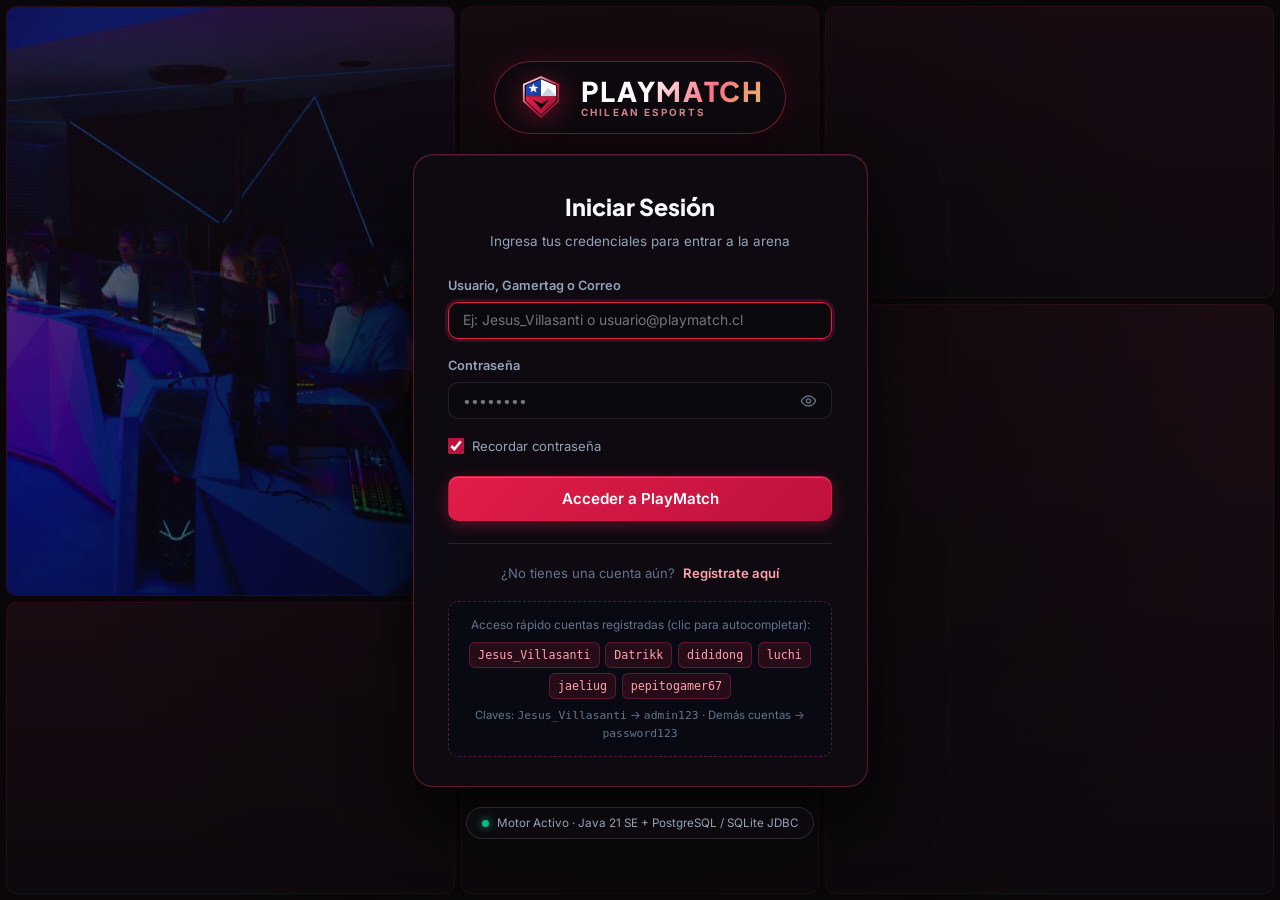
==== commit 0ed864cd: "feat: tarjetas sin rango, perfil publico solo lectura, videos esports y soporte Docker/Railway" ====
--- a/public/index.html
+++ b/public/index.html
@@ -103,21 +103,13 @@
         </div>
 
         <div>
-          <div class="nav-group-label">Cuenta y Persistencia</div>
+          <div class="nav-group-label">Mi Cuenta</div>
           <ul class="nav-tabs">
             <li>
               <button class="nav-tab-btn" data-tab="profile">
                 <span class="nav-tab-btn-inner">
                   <svg class="icon" viewBox="0 0 24 24"><circle cx="12" cy="8" r="5"></circle><path d="M20 21a8 8 0 1 0-16 0"></path></svg>
                   Mi Perfil y Cuenta
-                </span>
-              </button>
-            </li>
-            <li>
-              <button class="nav-tab-btn" data-tab="database">
-                <span class="nav-tab-btn-inner">
-                  <svg class="icon" viewBox="0 0 24 24"><ellipse cx="12" cy="5" rx="9" ry="3"></ellipse><path d="M3 5v14c0 1.66 4 3 9 3s9-1.34 9-3V5"></path><path d="M3 12c0 1.66 4 3 9 3s9-1.34 9-3"></path></svg>
-                  Base de Datos (SQL)
                 </span>
               </button>
             </li>
@@ -229,7 +221,9 @@
             </div>
 
             <div class="hero-image-wrapper">
-              <img src="https://images.unsplash.com/photo-1542751371-adc38448a05e?auto=format&fit=crop&w=1000&q=80" alt="PlayMatch Arena" class="hero-image">
+              <video id="hero-games-video" class="hero-image hero-video" autoplay muted loop playsinline preload="auto" poster="assets/video/hero-edit-poster.jpg">
+                <source src="assets/video/hero-games-edit.mp4" type="video/mp4">
+              </video>
               <div class="hero-image-overlay"></div>
             </div>
           </div>
@@ -522,7 +516,22 @@
           <div class="section-toolbar">
             <div class="section-title">
               <svg class="icon" viewBox="0 0 24 24"><circle cx="12" cy="8" r="5"></circle><path d="M20 21a8 8 0 1 0-16 0"></path></svg>
-              Personalización de Perfil, Privacidad y Discord
+              <span id="profile-section-heading">Personalización de Perfil, Privacidad y Discord</span>
+            </div>
+          </div>
+
+          <!-- BARRA MODO VISITANTE (SOLO LECTURA AL PINCHAR NOMBRE DE OTRO USUARIO) -->
+          <div id="profile-visitor-bar" class="profile-visitor-bar" style="display:none;">
+            <div style="display:flex;align-items:center;gap:0.65rem;flex-wrap:wrap;">
+              <button type="button" id="btn-profile-back" class="btn btn-secondary btn-sm">← Volver</button>
+              <span id="prof-visitor-label" style="font-size:0.84rem;color:#fff;font-weight:600;">Perfil público · Solo lectura</span>
+            </div>
+            <div class="profile-visitor-actions">
+              <button type="button" id="prof-vis-invite" class="btn btn-primary btn-sm">Invitar a Jugar</button>
+              <button type="button" id="prof-vis-chat" class="btn btn-secondary btn-sm">Chatear / + Amigo</button>
+              <button type="button" id="prof-vis-rate" class="btn btn-secondary btn-sm">Valorar ★</button>
+              <button type="button" id="prof-vis-report" class="btn btn-secondary btn-sm">Reportar</button>
+              <button type="button" id="prof-vis-block" class="btn btn-secondary btn-sm">Bloquear</button>
             </div>
           </div>
 
@@ -560,7 +569,7 @@
                 </div>
               </div>
 
-              <div class="profile-avatar-controls">
+              <div id="profile-avatar-controls" class="profile-avatar-controls">
                 <div class="avatar-action-row">
                   <label for="prof-avatar-file" class="btn btn-primary btn-sm" style="cursor:pointer;">Subir Imagen desde Equipo</label>
                   <input type="file" id="prof-avatar-file" accept="image/png,image/jpeg,image/webp,image/gif" hidden>
@@ -578,9 +587,9 @@
           </div>
 
           <form id="profile-form">
-            <div class="profile-two-col">
+            <div class="profile-two-col" id="profile-top-two-col">
               <!-- TARJETA CUENTA PRIVADA (TABLA USERS) -->
-              <div class="profile-panel">
+              <div class="profile-panel" id="profile-account-card">
                 <div style="display:flex;justify-content:space-between;align-items:center;gap:0.5rem;margin-bottom:0.25rem;">
                   <h3 style="font-family:var(--font-display);font-size:1rem;">Cuenta Privada y Verificación</h3>
                   <span class="privacy-pill">Privado</span>
@@ -624,7 +633,7 @@
               </div>
 
               <!-- TARJETA PERFIL GAMER -->
-              <div class="profile-panel">
+              <div class="profile-panel" id="profile-competitive-card">
                 <h3 style="font-family:var(--font-display);font-size:1rem;margin-bottom:0.25rem;">Perfil Competitivo</h3>
                 <p style="font-size:0.78rem;color:var(--text-muted);margin-bottom:1.15rem;">
                   Visible al buscar compañeros para formar escuadras compatibles.
@@ -676,7 +685,7 @@
                   </div>
                 </div>
 
-                <div style="margin-top:1.35rem;display:flex;justify-content:flex-end;">
+                <div id="prof-submit-row" style="margin-top:1.35rem;display:flex;justify-content:flex-end;">
                   <button type="submit" class="btn btn-primary">Guardar Cambios y Gustos</button>
                 </div>
               </div>
@@ -686,7 +695,7 @@
             <div id="profile-tastes-panel" class="tastes-panel">
               <div style="display:flex;justify-content:space-between;align-items:center;flex-wrap:wrap;gap:0.5rem;margin-bottom:0.85rem;">
                 <div>
-                  <h3 style="font-family:var(--font-display);font-size:1.02rem;color:#fff;margin:0;">
+                  <h3 id="profile-tastes-heading" style="font-family:var(--font-display);font-size:1.02rem;color:#fff;margin:0;">
                     Mis Gustos y Juegos Favoritos
                   </h3>
                   <p style="font-size:0.76rem;color:var(--text-secondary);margin:0.15rem 0 0;">
@@ -815,7 +824,7 @@
               <p style="font-size:0.76rem;color:var(--text-muted);margin-bottom:0.75rem;">
                 Comparte jugadas de YouTube, Twitch o Medal para destacar en tu perfil público.
               </p>
-              <div class="clip-add-form">
+              <div id="profile-clip-add-wrap" class="clip-add-form">
                 <input type="text" id="clip-title-input" class="form-control" placeholder="Ej: Clutch 1v3 Ascent · Omen">
                 <div class="clip-add-row">
                   <input type="url" id="clip-url-input" class="form-control" placeholder="https://www.youtube.com/watch?v=...">
@@ -862,7 +871,15 @@
             </div>
           </div>
 
-          <div class="profile-two-col" style="margin-top:1.15rem;">
+          <div id="profile-reviews-panel" class="profile-panel" style="margin-top:1.15rem;">
+            <div style="display:flex;justify-content:space-between;align-items:center;margin-bottom:0.55rem;flex-wrap:wrap;gap:0.5rem;">
+              <h3 style="font-family:var(--font-display);font-size:1rem;">Trofeos y Reseñas de Compañeros</h3>
+              <div id="prof-trophies-strip" class="dossier-trophies-row" style="margin-bottom:0;"></div>
+            </div>
+            <div id="prof-reviews-list" class="dossier-reviews-list"></div>
+          </div>
+
+          <div id="profile-mod-integ-row" class="profile-two-col" style="margin-top:1.15rem;">
             <!-- USUARIOS BLOQUEADOS -->
             <div id="blocked-users-panel" class="profile-panel">
               <div style="display:flex;justify-content:space-between;align-items:center;margin-bottom:0.4rem;">
--- a/public/css/style.css
+++ b/public/css/style.css
@@ -472,7 +472,7 @@
 }
 
 .hero-banner {
-  background: linear-gradient(135deg, rgba(13, 24, 46, 0.94) 0%, rgba(7, 11, 20, 0.96) 100%);
+  background: linear-gradient(135deg, rgba(28, 13, 20, 0.94) 0%, rgba(14, 9, 13, 0.96) 100%);
   border: 1px solid rgba(244, 63, 94, 0.28);
   border-radius: var(--radius-xl);
   padding: 1.75rem 2rem;
@@ -561,6 +561,13 @@
   inset: 0;
   background: linear-gradient(160deg, rgba(225, 29, 72, 0.22) 0%, rgba(9, 7, 10, 0.58) 100%);
   pointer-events: none;
+}
+
+.hero-video {
+  width: 100%;
+  height: 100%;
+  object-fit: cover;
+  display: block;
 }
 
 /* Tarjeta Bento Telemetría BD */
@@ -1630,14 +1637,48 @@
   background: #09070a;
 }
 
-.login-bg-video {
+.login-video-collage {
   position: fixed;
   inset: 0;
+  z-index: 0;
+  display: grid;
+  grid-template-columns: 1.18fr 0.94fr 1.18fr;
+  grid-template-rows: repeat(6, minmax(0, 1fr));
+  gap: 6px;
+  padding: 6px;
+  background: #070508;
+  pointer-events: none;
+}
+
+.collage-tile {
+  position: relative;
+  overflow: hidden;
+  border-radius: 10px;
+  border: 1px solid rgba(225, 29, 72, 0.24);
+  background: #120d14;
+}
+
+.collage-tile-1 { grid-column: 1 / 2; grid-row: 1 / 5; }
+.collage-tile-2 { grid-column: 1 / 2; grid-row: 5 / 7; }
+.collage-tile-3 { grid-column: 2 / 3; grid-row: 1 / 4; }
+.collage-tile-4 { grid-column: 2 / 3; grid-row: 4 / 7; }
+.collage-tile-5 { grid-column: 3 / 4; grid-row: 1 / 3; }
+.collage-tile-6 { grid-column: 3 / 4; grid-row: 3 / 7; }
+
+.collage-video,
+.login-bg-video {
   width: 100%;
   height: 100%;
   object-fit: cover;
-  z-index: 0;
-  filter: saturate(1.18) contrast(1.06) brightness(0.68);
+  display: block;
+  filter: saturate(1.28) contrast(1.1) brightness(0.88);
+}
+
+.collage-tile::after {
+  content: '';
+  position: absolute;
+  inset: 0;
+  background: linear-gradient(180deg, rgba(225, 29, 72, 0.08) 0%, rgba(9, 7, 10, 0.24) 100%);
   pointer-events: none;
 }
 
@@ -1646,9 +1687,22 @@
   inset: 0;
   z-index: 1;
   background:
-    radial-gradient(circle at 50% 42%, rgba(225, 29, 72, 0.16) 0%, rgba(9, 7, 10, 0.68) 62%, rgba(3, 6, 12, 0.9) 100%),
-    linear-gradient(180deg, rgba(12, 9, 14, 0.55) 0%, rgba(9, 7, 10, 0.32) 48%, rgba(4, 7, 13, 0.8) 100%);
+    radial-gradient(ellipse 46% 68% at 50% 50%, rgba(9, 7, 10, 0.78) 0%, rgba(9, 7, 10, 0.42) 68%, rgba(16, 7, 12, 0.22) 100%),
+    linear-gradient(180deg, rgba(9, 7, 10, 0.35) 0%, rgba(9, 7, 10, 0.14) 50%, rgba(9, 7, 10, 0.48) 100%);
   pointer-events: none;
+}
+
+@media (max-width: 820px) {
+  .login-video-collage {
+    grid-template-columns: 1fr 1fr;
+    grid-template-rows: repeat(3, minmax(0, 1fr));
+  }
+  .collage-tile-1 { grid-column: 1 / 2; grid-row: 1 / 2; }
+  .collage-tile-2 { grid-column: 2 / 3; grid-row: 1 / 2; }
+  .collage-tile-3 { grid-column: 1 / 2; grid-row: 2 / 3; }
+  .collage-tile-4 { grid-column: 2 / 3; grid-row: 2 / 3; }
+  .collage-tile-5 { grid-column: 1 / 2; grid-row: 3 / 4; }
+  .collage-tile-6 { grid-column: 2 / 3; grid-row: 3 / 4; }
 }
 
 .login-center-container {
@@ -4419,3 +4473,125 @@
   padding: 0.14rem 0.45rem;
   border-radius: 99px;
 }
+
+/* =========================================================================
+   RECOMMENDATION & PLAYER CARDS: GAMER TITLES, FAV GAMES & 2-COL SPECS
+   ========================================================================= */
+.rec-gamer-title {
+  font-size: 0.72rem;
+  font-weight: 700;
+  letter-spacing: 0.025em;
+  color: #f5c478;
+  margin-top: 0.08rem;
+  white-space: nowrap;
+  overflow: hidden;
+  text-overflow: ellipsis;
+}
+
+.rec-rating-row {
+  display: flex;
+  align-items: center;
+  gap: 0.38rem;
+  flex-wrap: wrap;
+  margin-top: 0.24rem;
+}
+
+.rec-low-vis-tag {
+  font-size: 0.66rem;
+  font-weight: 600;
+  color: #fca5a5;
+}
+
+.rec-bio-snippet {
+  display: -webkit-box;
+  -webkit-line-clamp: 2;
+  -webkit-box-orient: vertical;
+  overflow: hidden;
+  line-height: 1.42;
+  min-height: 2.2em;
+}
+
+.chip-plat.rec-fav-game-chip {
+  background: rgba(225, 29, 72, 0.11);
+  border-color: rgba(225, 29, 72, 0.3);
+  color: #fecdd3;
+  font-weight: 600;
+}
+
+.player-specs-minimal.two-col {
+  grid-template-columns: repeat(2, minmax(0, 1fr));
+}
+
+/* =========================================================================
+   PUBLIC VISITOR READ-ONLY PROFILE VIEW
+   ========================================================================= */
+#profile-visitor-bar {
+  display: flex;
+  flex-wrap: wrap;
+  align-items: center;
+  justify-content: space-between;
+  gap: 0.75rem;
+  padding: 0.85rem 1.05rem;
+  margin-bottom: 1.1rem;
+  border-radius: var(--radius-md);
+  background: linear-gradient(135deg, rgba(24, 11, 18, 0.96), rgba(14, 10, 16, 0.96));
+  border: 1px solid rgba(225, 29, 72, 0.36);
+}
+
+#profile-visitor-bar > div {
+  display: flex;
+  align-items: center;
+  gap: 0.5rem;
+  flex-wrap: wrap;
+}
+
+#prof-visitor-label {
+  font-size: 0.84rem;
+  font-weight: 600;
+  color: #fecdd3;
+}
+
+#section-profile.visitor-readonly .profile-two-col {
+  grid-template-columns: 1fr;
+}
+
+#section-profile.visitor-readonly .input-field:disabled,
+#section-profile.visitor-readonly textarea:disabled,
+#section-profile.visitor-readonly select:disabled {
+  opacity: 0.96;
+  color: #f8fafc;
+  background: rgba(12, 9, 14, 0.72);
+  border-color: rgba(255, 255, 255, 0.09);
+  cursor: default;
+}
+
+#section-profile.visitor-readonly .taste-chip,
+#section-profile.visitor-readonly .frame-swatch,
+#section-profile.visitor-readonly .achievement-card {
+  cursor: default;
+  pointer-events: none;
+}
+
+#section-profile.visitor-readonly .taste-chip:not(.active),
+#section-profile.visitor-readonly .frame-swatch:not(.active),
+#section-profile.visitor-readonly .achievement-card:not(.active) {
+  opacity: 0.44;
+}
+
+#section-profile.visitor-readonly .taste-chip.active,
+#section-profile.visitor-readonly .frame-swatch.active,
+#section-profile.visitor-readonly .achievement-card.active {
+  opacity: 1;
+}
+
+#prof-trophies-strip {
+  display: flex;
+  flex-wrap: wrap;
+  gap: 0.45rem;
+  margin-bottom: 0.85rem;
+}
+
+#prof-reviews-list {
+  display: grid;
+  gap: 0.55rem;
+}
